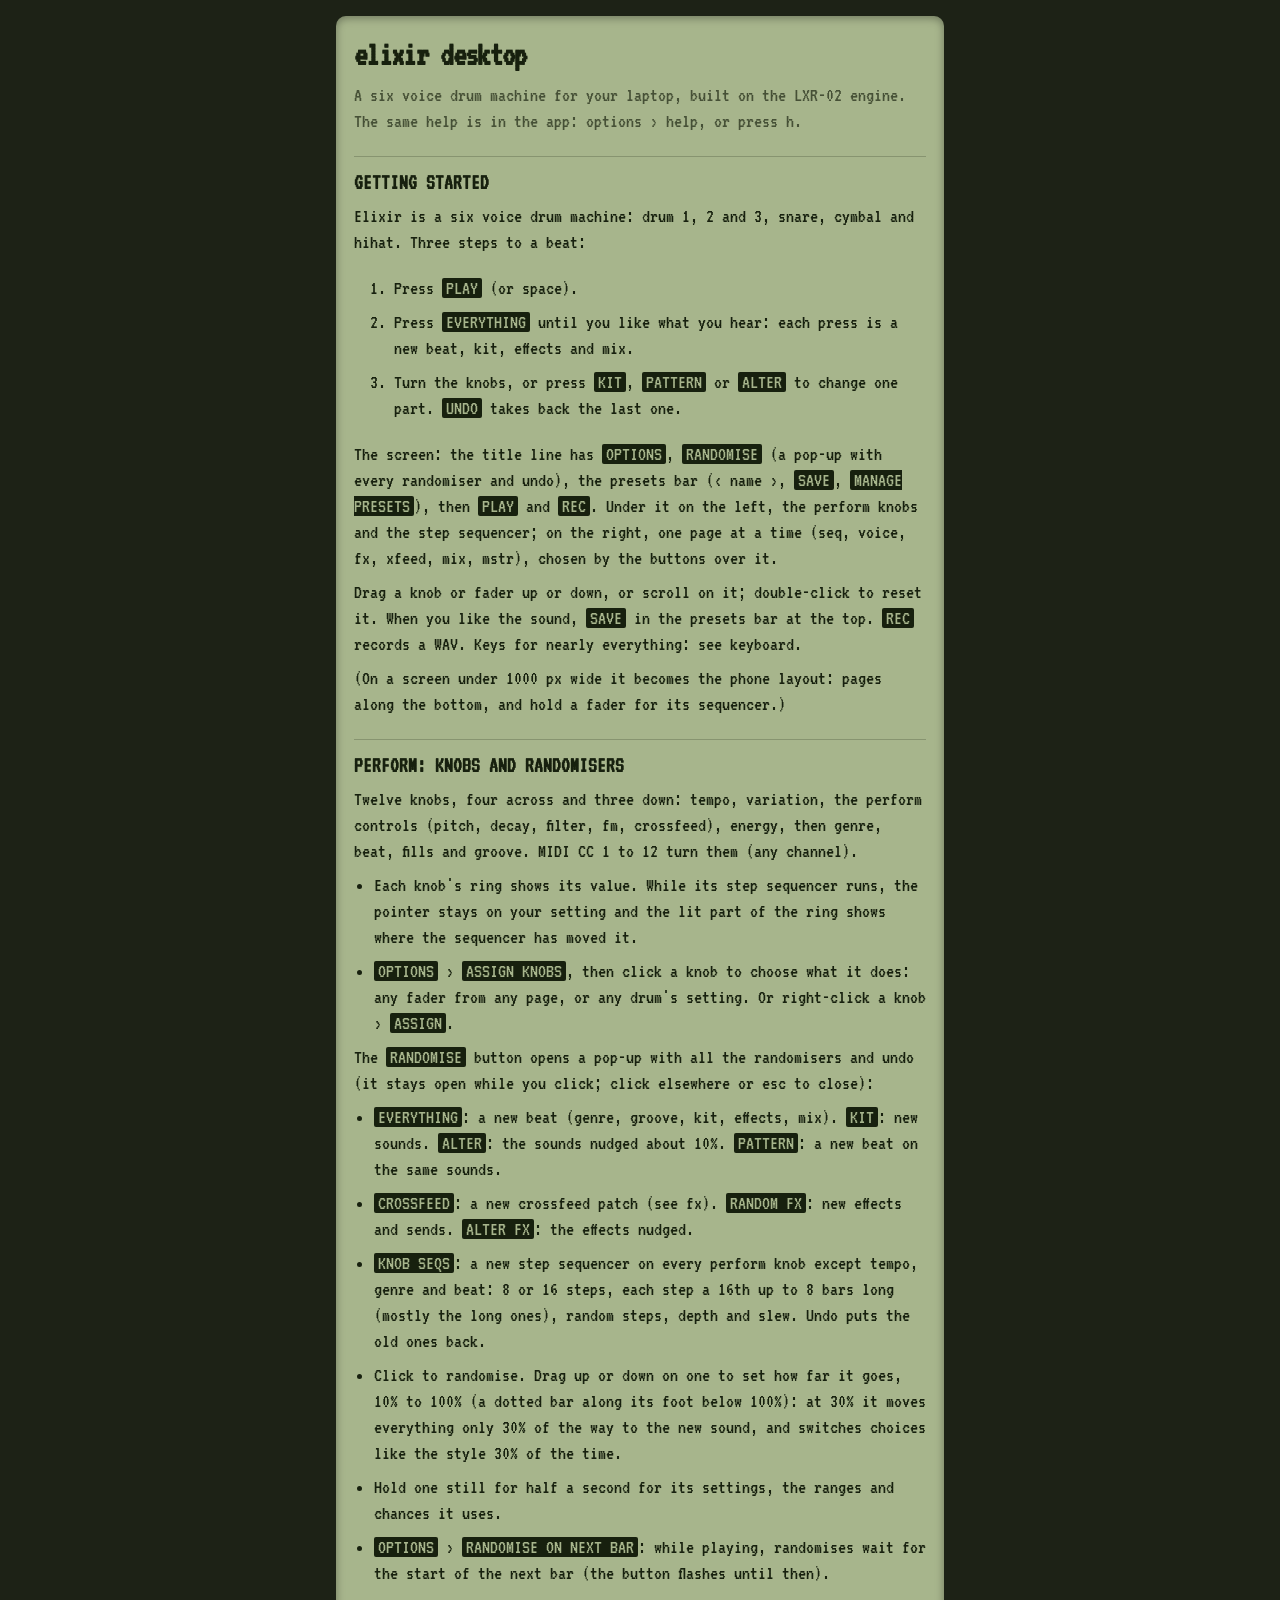
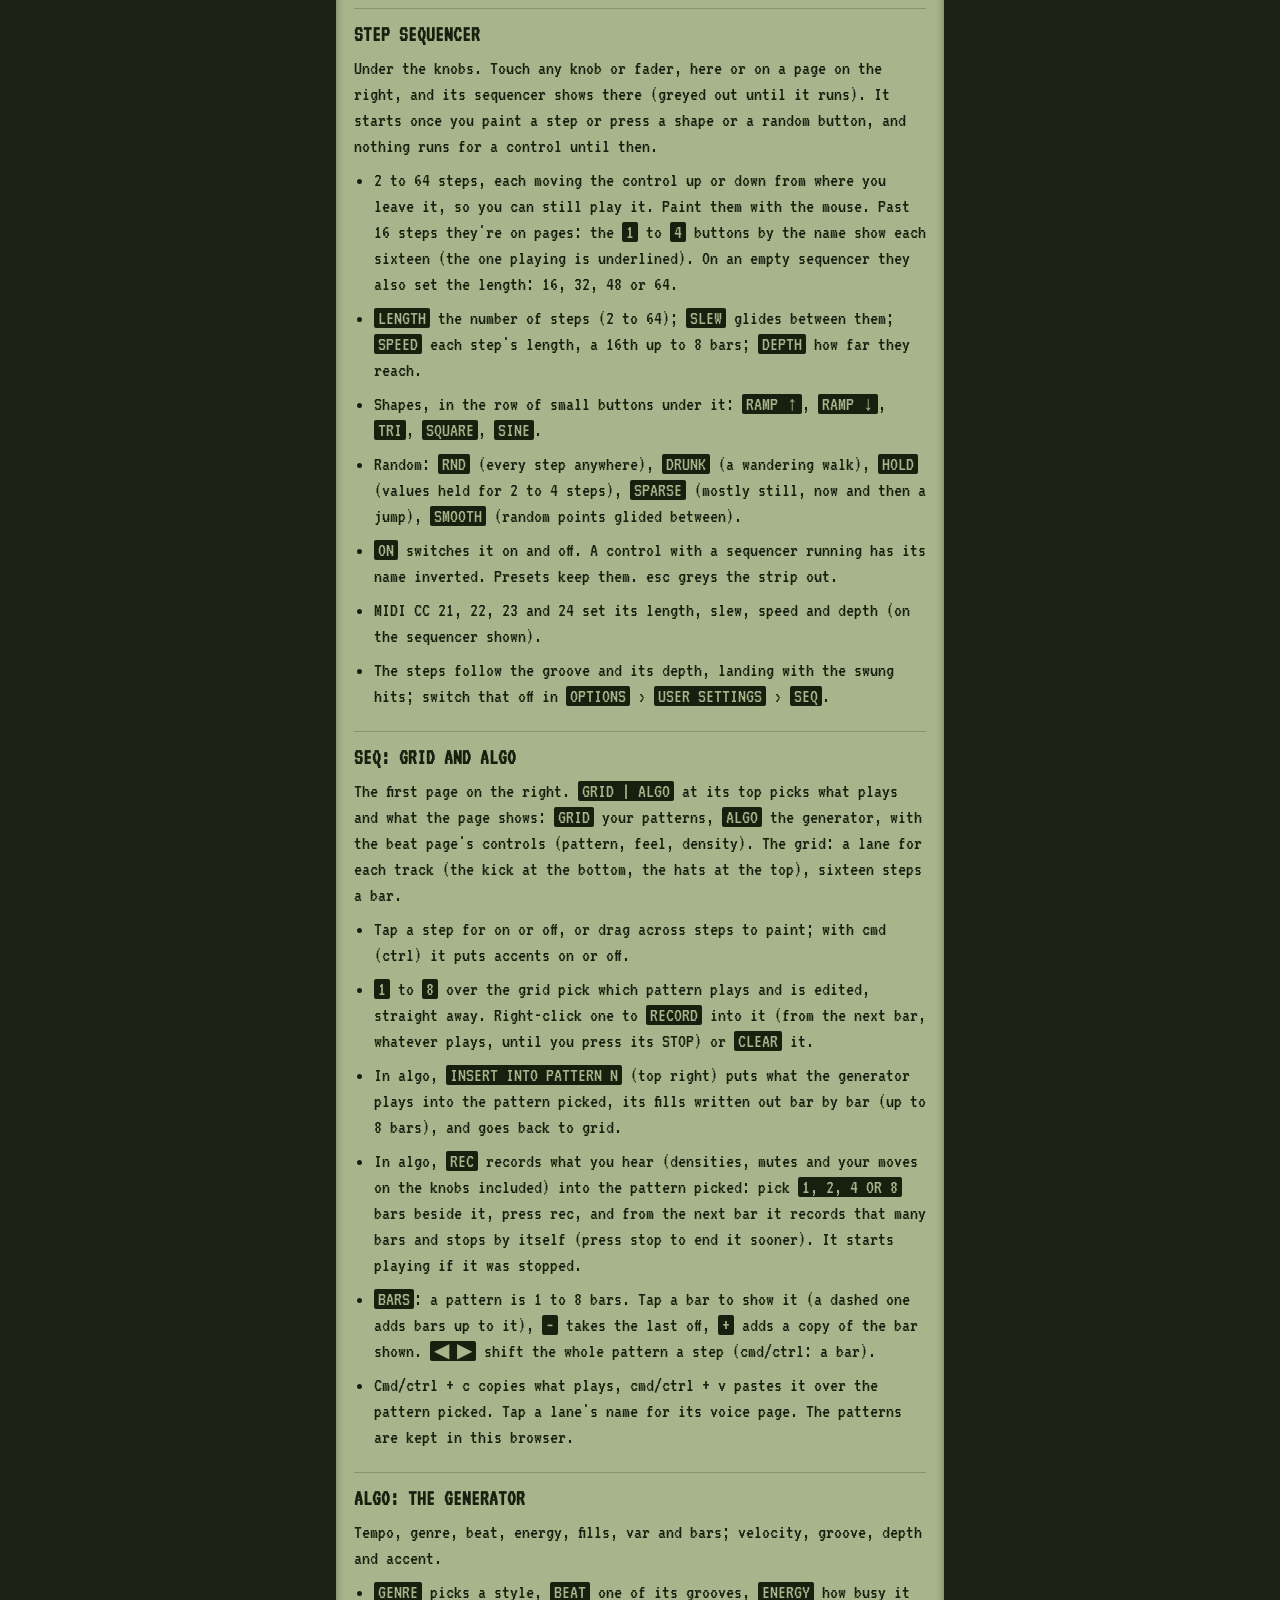
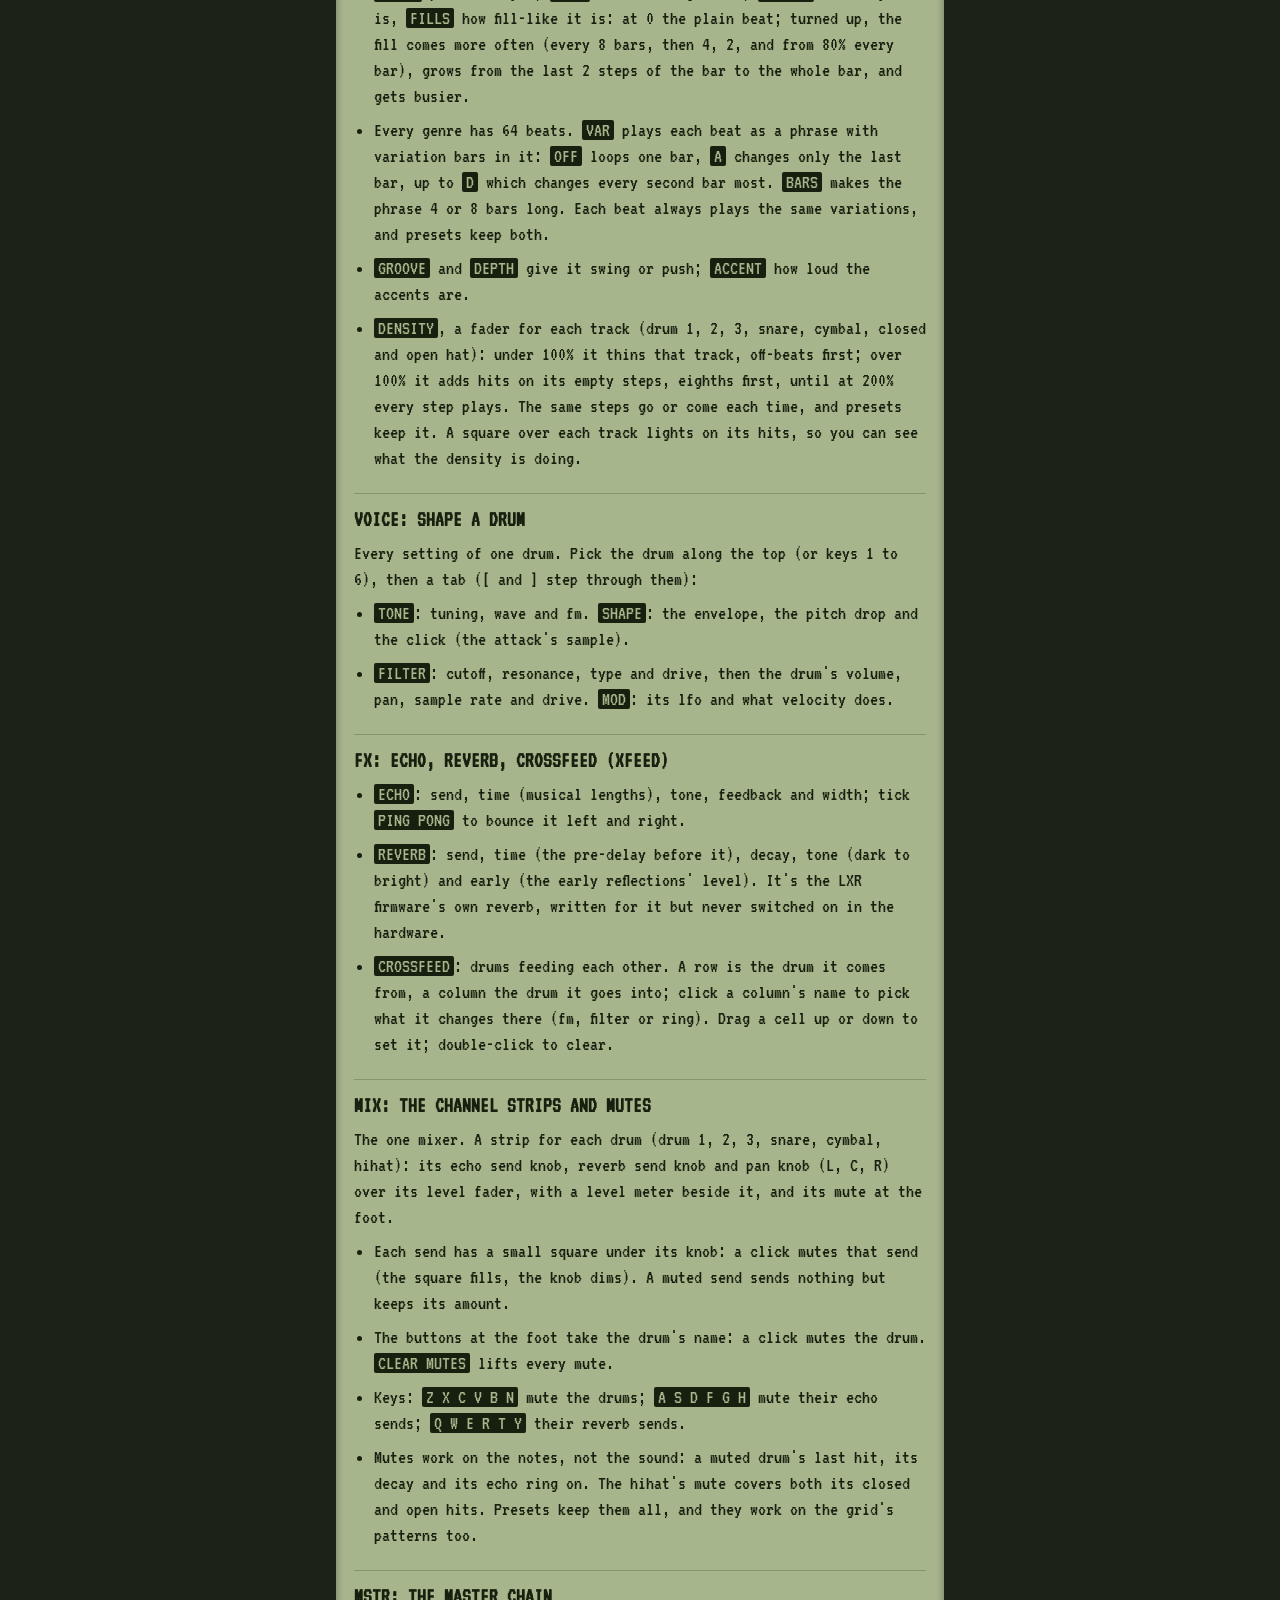
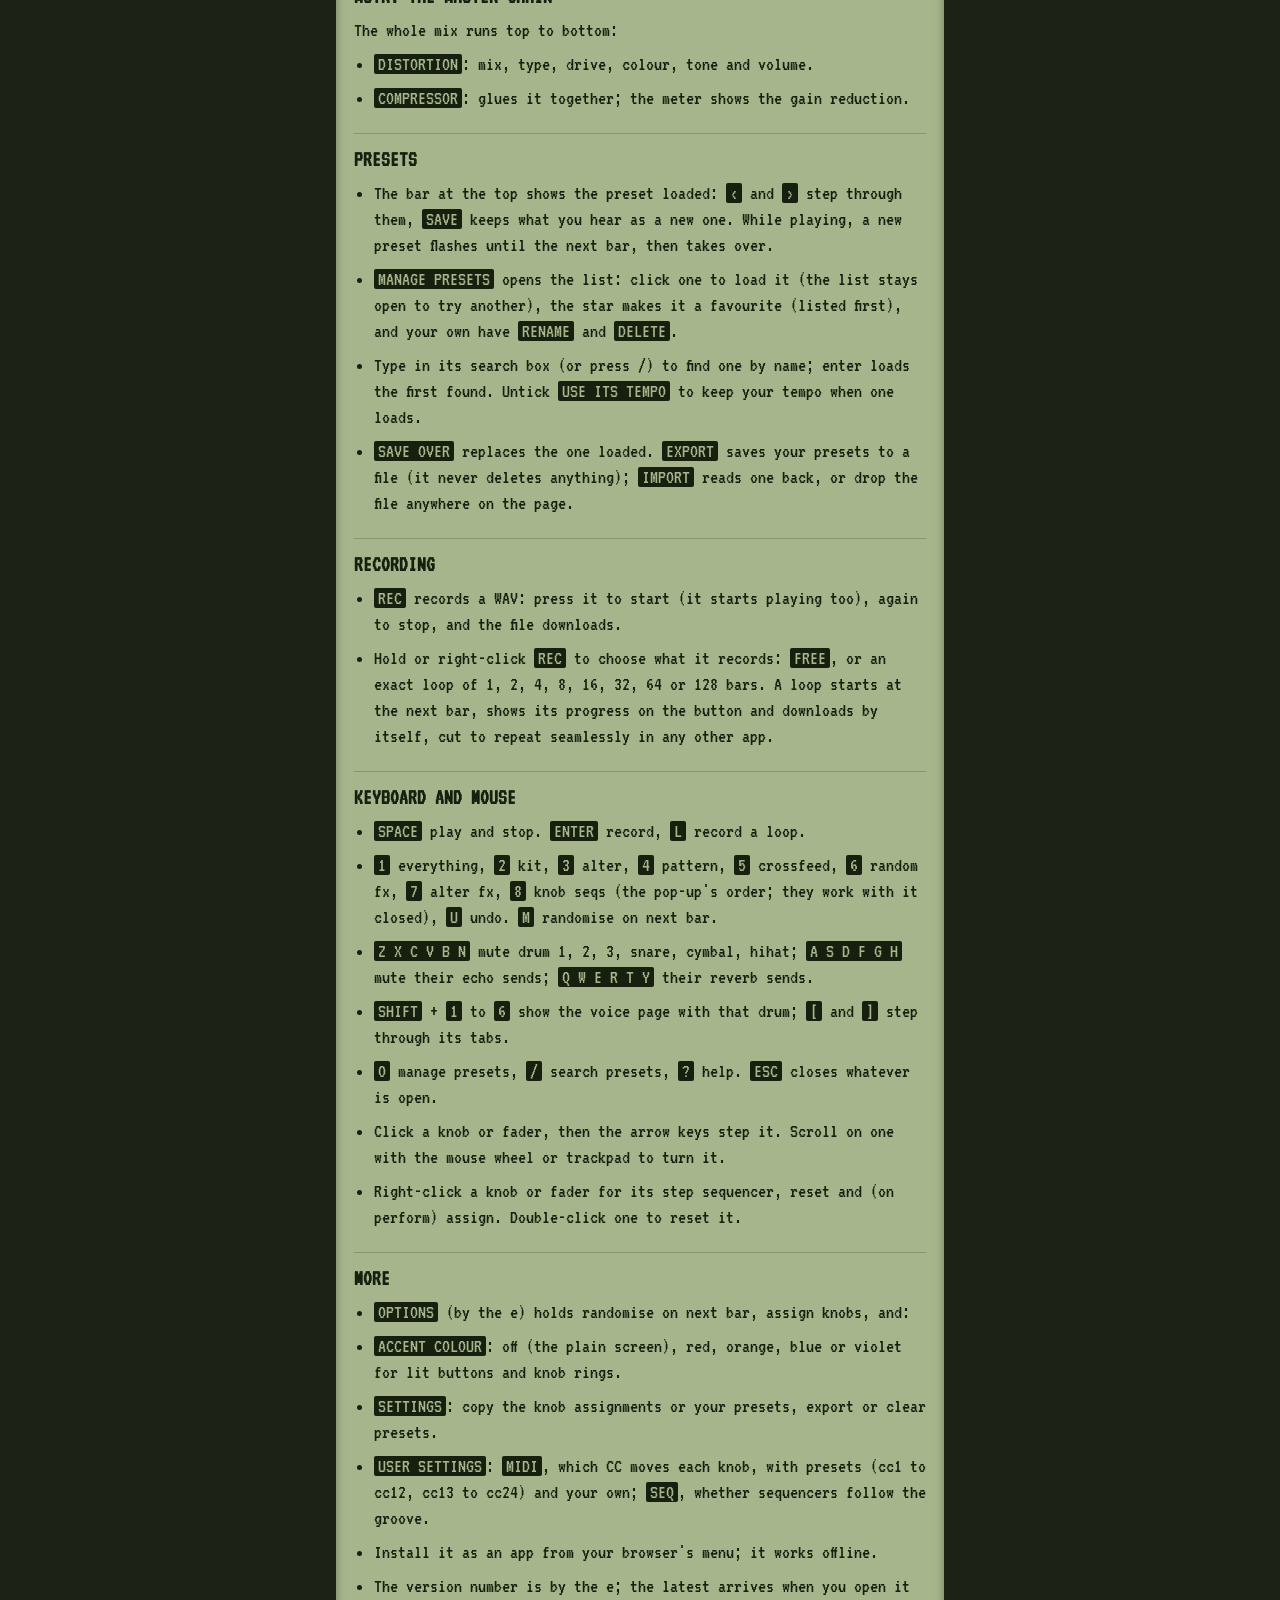
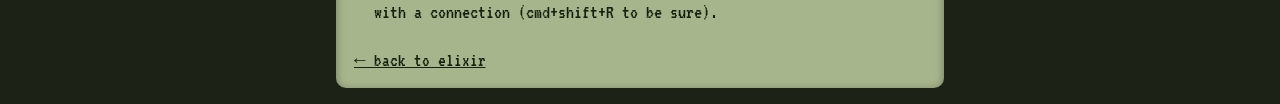
==== help.html @ 0313fab6 "Fills rethought: 0 is the plain beat; turned up the fill comes more often (every 8, 4, 2 bars, every" ====
<!doctype html>
<html lang="en">
<head>
<meta charset="utf-8">
<meta name="viewport" content="width=device-width, initial-scale=1, viewport-fit=cover">
<title>Elixir Desktop help</title>
<meta name="theme-color" content="#a7b58c">
<link rel="stylesheet" href="https://fonts.googleapis.com/css2?family=VT323&display=swap">
<style>
  :root { --panel: #a7b58c; --ink: #17200e; --muted: rgba(23, 32, 14, .68); --line: rgba(23, 32, 14, .22); }
  * { box-sizing: border-box; }
  body { margin: 0; background: #1d2216; color: var(--ink); font: 20px/1.3 "VT323", ui-monospace, monospace; }
  main { max-width: 640px; margin: 0 auto; padding: 16px; }
  .lcd { background: var(--panel); border-radius: 10px; padding: 18px 18px 8px; box-shadow: inset 0 2px 8px rgba(0, 0, 0, .35); }
  h1 { margin: 0 0 4px; font-size: 2.1rem; letter-spacing: -.02em; }
  h2 { margin: 22px 0 6px; padding-top: 12px; border-top: 1px solid var(--line); font-size: 1.35rem; text-transform: uppercase; }
  p, li { margin: 0 0 8px; }
  ul { padding-left: 20px; margin: 0 0 8px; }
  b { font-weight: 400; text-transform: uppercase; background: var(--ink); color: var(--panel); padding: 0 4px; border-radius: 2px; }
  .lead { color: var(--muted); }
  a { color: var(--ink); }
  .back { display: inline-block; margin: 16px 0 6px; font-size: 1.2rem; }
</style>
</head>
<body>
<main>
<div class="lcd">
  <h1>elixir desktop</h1>
  <p class="lead">A six voice drum machine for your laptop, built on the LXR-02 engine. The same help is in the app: options › help, or press h.</p>

  <h2>getting started</h2>
  <p>Elixir is a six voice drum machine: drum 1, 2 and 3, snare, cymbal and hihat. Three steps to a beat:</p>
<ol><li>Press <b>play</b> (or space).</li><li>Press <b>everything</b> until you like what you hear: each press is a new beat, kit, effects and mix.</li>
<li>Turn the knobs, or press <b>kit</b>, <b>pattern</b> or <b>alter</b> to change one part. <b>undo</b> takes back the last one.</li></ol>
<p>The screen: the title line has <b>options</b>, <b>randomise</b> (a pop-up with every randomiser and undo), the presets bar (‹ name ›, <b>save</b>, <b>manage presets</b>), then <b>play</b> and <b>rec</b>. Under it on the left, the perform knobs and the step sequencer; on the right, one page at a time (seq, voice, fx, xfeed, mix, mstr), chosen by the buttons over it.</p>
<p>Drag a knob or fader up or down, or scroll on it; double-click to reset it. When you like the sound, <b>save</b> in the presets bar at the top. <b>rec</b> records a WAV. Keys for nearly everything: see keyboard.</p>
<p>(On a screen under 1000 px wide it becomes the phone layout: pages along the bottom, and hold a fader for its sequencer.)</p>

  <h2>perform: knobs and randomisers</h2>
  <p>Twelve knobs, four across and three down: tempo, variation, the perform controls (pitch, decay, filter, fm, crossfeed), energy, then genre, beat, fills and groove. MIDI CC 1 to 12 turn them (any channel).</p>
<ul><li>Each knob's ring shows its value. While its step sequencer runs, the pointer stays on your setting and the lit part of the ring shows where the sequencer has moved it.</li>
<li><b>options</b> › <b>assign knobs</b>, then click a knob to choose what it does: any fader from any page, or any drum's setting. Or right-click a knob › <b>assign</b>.</li></ul>
<p>The <b>randomise</b> button opens a pop-up with all the randomisers and undo (it stays open while you click; click elsewhere or esc to close):</p>
<ul><li><b>everything</b>: a new beat (genre, groove, kit, effects, mix). <b>kit</b>: new sounds. <b>alter</b>: the sounds nudged about 10%. <b>pattern</b>: a new beat on the same sounds.</li>
<li><b>crossfeed</b>: a new crossfeed patch (see fx). <b>random fx</b>: new effects and sends. <b>alter fx</b>: the effects nudged.</li>
<li><b>knob seqs</b>: a new step sequencer on every perform knob except tempo, genre and beat: 8 or 16 steps, each step a 16th up to 8 bars long (mostly the long ones), random steps, depth and slew. Undo puts the old ones back.</li>
<li>Click to randomise. Drag up or down on one to set how far it goes, 10% to 100% (a dotted bar along its foot below 100%): at 30% it moves everything only 30% of the way to the new sound, and switches choices like the style 30% of the time.</li>
<li>Hold one still for half a second for its settings, the ranges and chances it uses.</li>
<li><b>options</b> › <b>randomise on next bar</b>: while playing, randomises wait for the start of the next bar (the button flashes until then).</li></ul>

  <h2>step sequencer</h2>
  <p>Under the knobs. Touch any knob or fader, here or on a page on the right, and its sequencer shows there (greyed out until it runs). It starts once you paint a step or press a shape or a random button, and nothing runs for a control until then.</p>
<ul><li>2 to 64 steps, each moving the control up or down from where you leave it, so you can still play it. Paint them with the mouse. Past 16 steps they're on pages: the <b>1</b> to <b>4</b> buttons by the name show each sixteen (the one playing is underlined). On an empty sequencer they also set the length: 16, 32, 48 or 64.</li>
<li><b>length</b> the number of steps (2 to 64); <b>slew</b> glides between them; <b>speed</b> each step's length, a 16th up to 8 bars; <b>depth</b> how far they reach.</li>
<li>Shapes, in the row of small buttons under it: <b>ramp ↑</b>, <b>ramp ↓</b>, <b>tri</b>, <b>square</b>, <b>sine</b>.</li>
<li>Random: <b>rnd</b> (every step anywhere), <b>drunk</b> (a wandering walk), <b>hold</b> (values held for 2 to 4 steps), <b>sparse</b> (mostly still, now and then a jump), <b>smooth</b> (random points glided between).</li>
<li><b>on</b> switches it on and off. A control with a sequencer running has its name inverted. Presets keep them. esc greys the strip out.</li>
<li>MIDI CC 21, 22, 23 and 24 set its length, slew, speed and depth (on the sequencer shown).</li>
<li>The steps follow the groove and its depth, landing with the swung hits; switch that off in <b>options</b> › <b>user settings</b> › <b>seq</b>.</li></ul>

  <h2>seq: grid and algo</h2>
  <p>The first page on the right. <b>grid | algo</b> at its top picks what plays and what the page shows: <b>grid</b> your patterns, <b>algo</b> the generator, with the beat page's controls (pattern, feel, density). The grid: a lane for each track (the kick at the bottom, the hats at the top), sixteen steps a bar.</p>
<ul><li>Tap a step for on or off, or drag across steps to paint; with cmd (ctrl) it puts accents on or off.</li>
<li><b>1</b> to <b>8</b> over the grid pick which pattern plays and is edited, straight away. Right-click one to <b>record</b> into it (from the next bar, whatever plays, until you press its STOP) or <b>clear</b> it.</li>
<li>In algo, <b>insert into pattern N</b> (top right) puts what the generator plays into the pattern picked, its fills written out bar by bar (up to 8 bars), and goes back to grid.</li>
<li>In algo, <b>rec</b> records what you hear (densities, mutes and your moves on the knobs included) into the pattern picked: pick <b>1, 2, 4 or 8</b> bars beside it, press rec, and from the next bar it records that many bars and stops by itself (press stop to end it sooner). It starts playing if it was stopped.</li>
<li><b>bars</b>: a pattern is 1 to 8 bars. Tap a bar to show it (a dashed one adds bars up to it), <b>−</b> takes the last off, <b>+</b> adds a copy of the bar shown. <b>◀ ▶</b> shift the whole pattern a step (cmd/ctrl: a bar).</li>
<li>Cmd/ctrl + c copies what plays, cmd/ctrl + v pastes it over the pattern picked. Tap a lane's name for its voice page. The patterns are kept in this browser.</li></ul>

  <h2>algo: the generator</h2>
  <p>Tempo, genre, beat, energy, fills, var and bars; velocity, groove, depth and accent.</p>
<ul><li><b>genre</b> picks a style, <b>beat</b> one of its grooves, <b>energy</b> how busy it is, <b>fills</b> how fill-like it is: at 0 the plain beat; turned up, the fill comes more often (every 8 bars, then 4, 2, and from 80% every bar), grows from the last 2 steps of the bar to the whole bar, and gets busier.</li>
<li>Every genre has 64 beats. <b>var</b> plays each beat as a phrase with variation bars in it: <b>off</b> loops one bar, <b>A</b> changes only the last bar, up to <b>D</b> which changes every second bar most. <b>bars</b> makes the phrase 4 or 8 bars long. Each beat always plays the same variations, and presets keep both.</li>
<li><b>groove</b> and <b>depth</b> give it swing or push; <b>accent</b> how loud the accents are.</li>
<li><b>density</b>, a fader for each track (drum 1, 2, 3, snare, cymbal, closed and open hat): under 100% it thins that track, off-beats first; over 100% it adds hits on its empty steps, eighths first, until at 200% every step plays. The same steps go or come each time, and presets keep it. A square over each track lights on its hits, so you can see what the density is doing.</li></ul>

  <h2>voice: shape a drum</h2>
  <p>Every setting of one drum. Pick the drum along the top (or keys 1 to 6), then a tab ([ and ] step through them):</p>
<ul><li><b>tone</b>: tuning, wave and fm. <b>shape</b>: the envelope, the pitch drop and the click (the attack's sample).</li>
<li><b>filter</b>: cutoff, resonance, type and drive, then the drum's volume, pan, sample rate and drive. <b>mod</b>: its lfo and what velocity does.</li></ul>

  <h2>fx: echo, reverb, crossfeed (xfeed)</h2>
  <ul><li><b>echo</b>: send, time (musical lengths), tone, feedback and width; tick <b>ping pong</b> to bounce it left and right.</li>
<li><b>reverb</b>: send, time (the pre-delay before it), decay, tone (dark to bright) and early (the early reflections' level). It's the LXR firmware's own reverb, written for it but never switched on in the hardware.</li>
<li><b>crossfeed</b>: drums feeding each other. A row is the drum it comes from, a column the drum it goes into; click a column's name to pick what it changes there (fm, filter or ring). Drag a cell up or down to set it; double-click to clear.</li></ul>

  <h2>mix: the channel strips and mutes</h2>
  <p>The one mixer. A strip for each drum (drum 1, 2, 3, snare, cymbal, hihat): its echo send knob, reverb send knob and pan knob (L, C, R) over its level fader, with a level meter beside it, and its mute at the foot.</p>
<ul><li>Each send has a small square under its knob: a click mutes that send (the square fills, the knob dims). A muted send sends nothing but keeps its amount.</li>
<li>The buttons at the foot take the drum's name: a click mutes the drum. <b>clear mutes</b> lifts every mute.</li>
<li>Keys: <b>z x c v b n</b> mute the drums; <b>a s d f g h</b> mute their echo sends; <b>q w e r t y</b> their reverb sends.</li>
<li>Mutes work on the notes, not the sound: a muted drum's last hit, its decay and its echo ring on. The hihat's mute covers both its closed and open hits. Presets keep them all, and they work on the grid's patterns too.</li></ul>

  <h2>mstr: the master chain</h2>
  <p>The whole mix runs top to bottom:</p>
<ul><li><b>distortion</b>: mix, type, drive, colour, tone and volume.</li><li><b>compressor</b>: glues it together; the meter shows the gain reduction.</li></ul>

  <h2>presets</h2>
  <ul><li>The bar at the top shows the preset loaded: <b>‹</b> and <b>›</b> step through them, <b>save</b> keeps what you hear as a new one. While playing, a new preset flashes until the next bar, then takes over.</li>
<li><b>manage presets</b> opens the list: click one to load it (the list stays open to try another), the star makes it a favourite (listed first), and your own have <b>rename</b> and <b>delete</b>.</li>
<li>Type in its search box (or press /) to find one by name; enter loads the first found. Untick <b>use its tempo</b> to keep your tempo when one loads.</li>
<li><b>save over</b> replaces the one loaded. <b>export</b> saves your presets to a file (it never deletes anything); <b>import</b> reads one back, or drop the file anywhere on the page.</li></ul>

  <h2>recording</h2>
  <ul><li><b>rec</b> records a WAV: press it to start (it starts playing too), again to stop, and the file downloads.</li>
<li>Hold or right-click <b>rec</b> to choose what it records: <b>free</b>, or an exact loop of 1, 2, 4, 8, 16, 32, 64 or 128 bars. A loop starts at the next bar, shows its progress on the button and downloads by itself, cut to repeat seamlessly in any other app.</li></ul>

  <h2>keyboard and mouse</h2>
  <ul><li><b>space</b> play and stop. <b>enter</b> record, <b>l</b> record a loop.</li>
<li><b>1</b> everything, <b>2</b> kit, <b>3</b> alter, <b>4</b> pattern, <b>5</b> crossfeed, <b>6</b> random fx, <b>7</b> alter fx, <b>8</b> knob seqs (the pop-up's order; they work with it closed), <b>u</b> undo. <b>m</b> randomise on next bar.</li>
<li><b>z x c v b n</b> mute drum 1, 2, 3, snare, cymbal, hihat; <b>a s d f g h</b> mute their echo sends; <b>q w e r t y</b> their reverb sends.</li>
<li><b>shift</b> + <b>1</b> to <b>6</b> show the voice page with that drum; <b>[</b> and <b>]</b> step through its tabs.</li>
<li><b>o</b> manage presets, <b>/</b> search presets, <b>?</b> help. <b>esc</b> closes whatever is open.</li>
<li>Click a knob or fader, then the arrow keys step it. Scroll on one with the mouse wheel or trackpad to turn it.</li>
<li>Right-click a knob or fader for its step sequencer, reset and (on perform) assign. Double-click one to reset it.</li></ul>

  <h2>more</h2>
  <ul><li><b>options</b> (by the e) holds randomise on next bar, assign knobs, and:</li>
<li><b>accent colour</b>: off (the plain screen), red, orange, blue or violet for lit buttons and knob rings.</li>
<li><b>settings</b>: copy the knob assignments or your presets, export or clear presets.</li>
<li><b>user settings</b>: <b>midi</b>, which CC moves each knob, with presets (cc1 to cc12, cc13 to cc24) and your own; <b>seq</b>, whether sequencers follow the groove.</li>
<li>Install it as an app from your browser's menu; it works offline.</li>
<li>The version number is by the e; the latest arrives when you open it with a connection (cmd+shift+R to be sure).</li></ul>

  <a class="back" href="./">&larr; back to elixir</a>
</div>
</main>
</body>
</html>
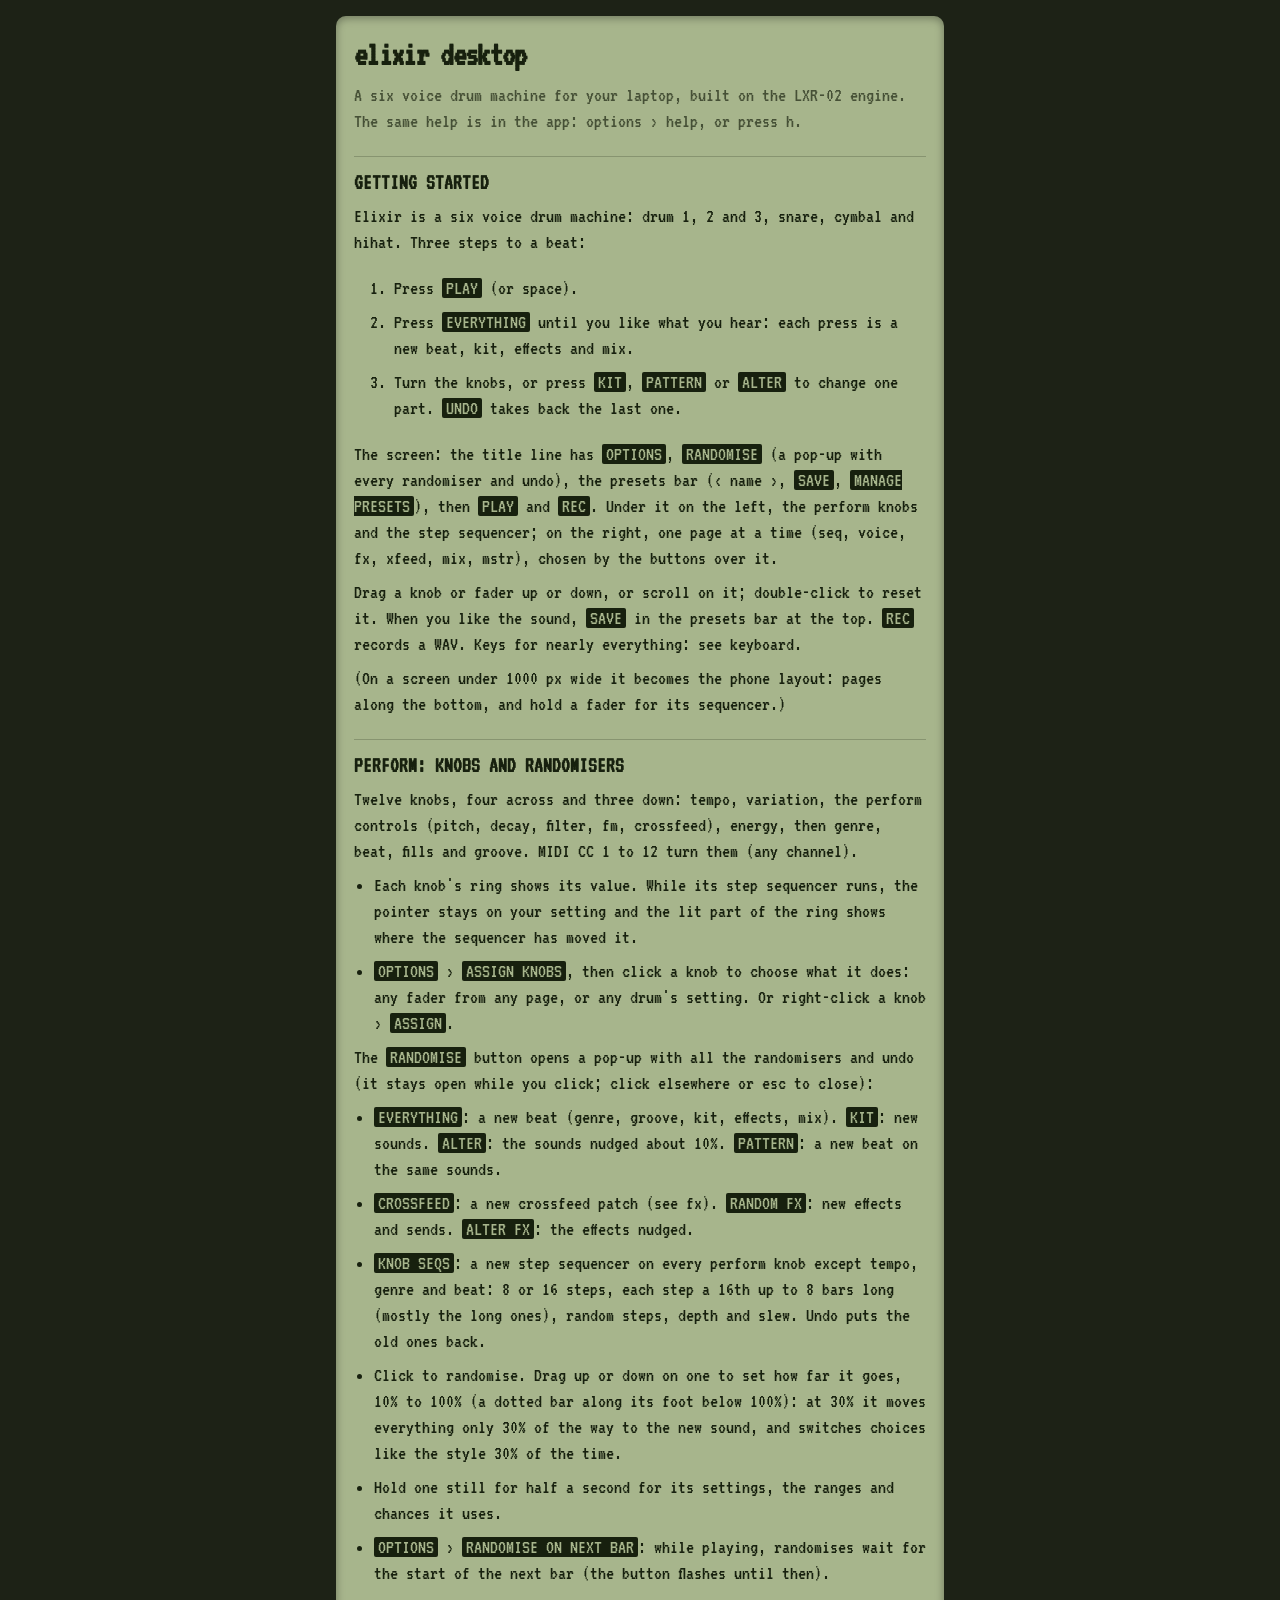
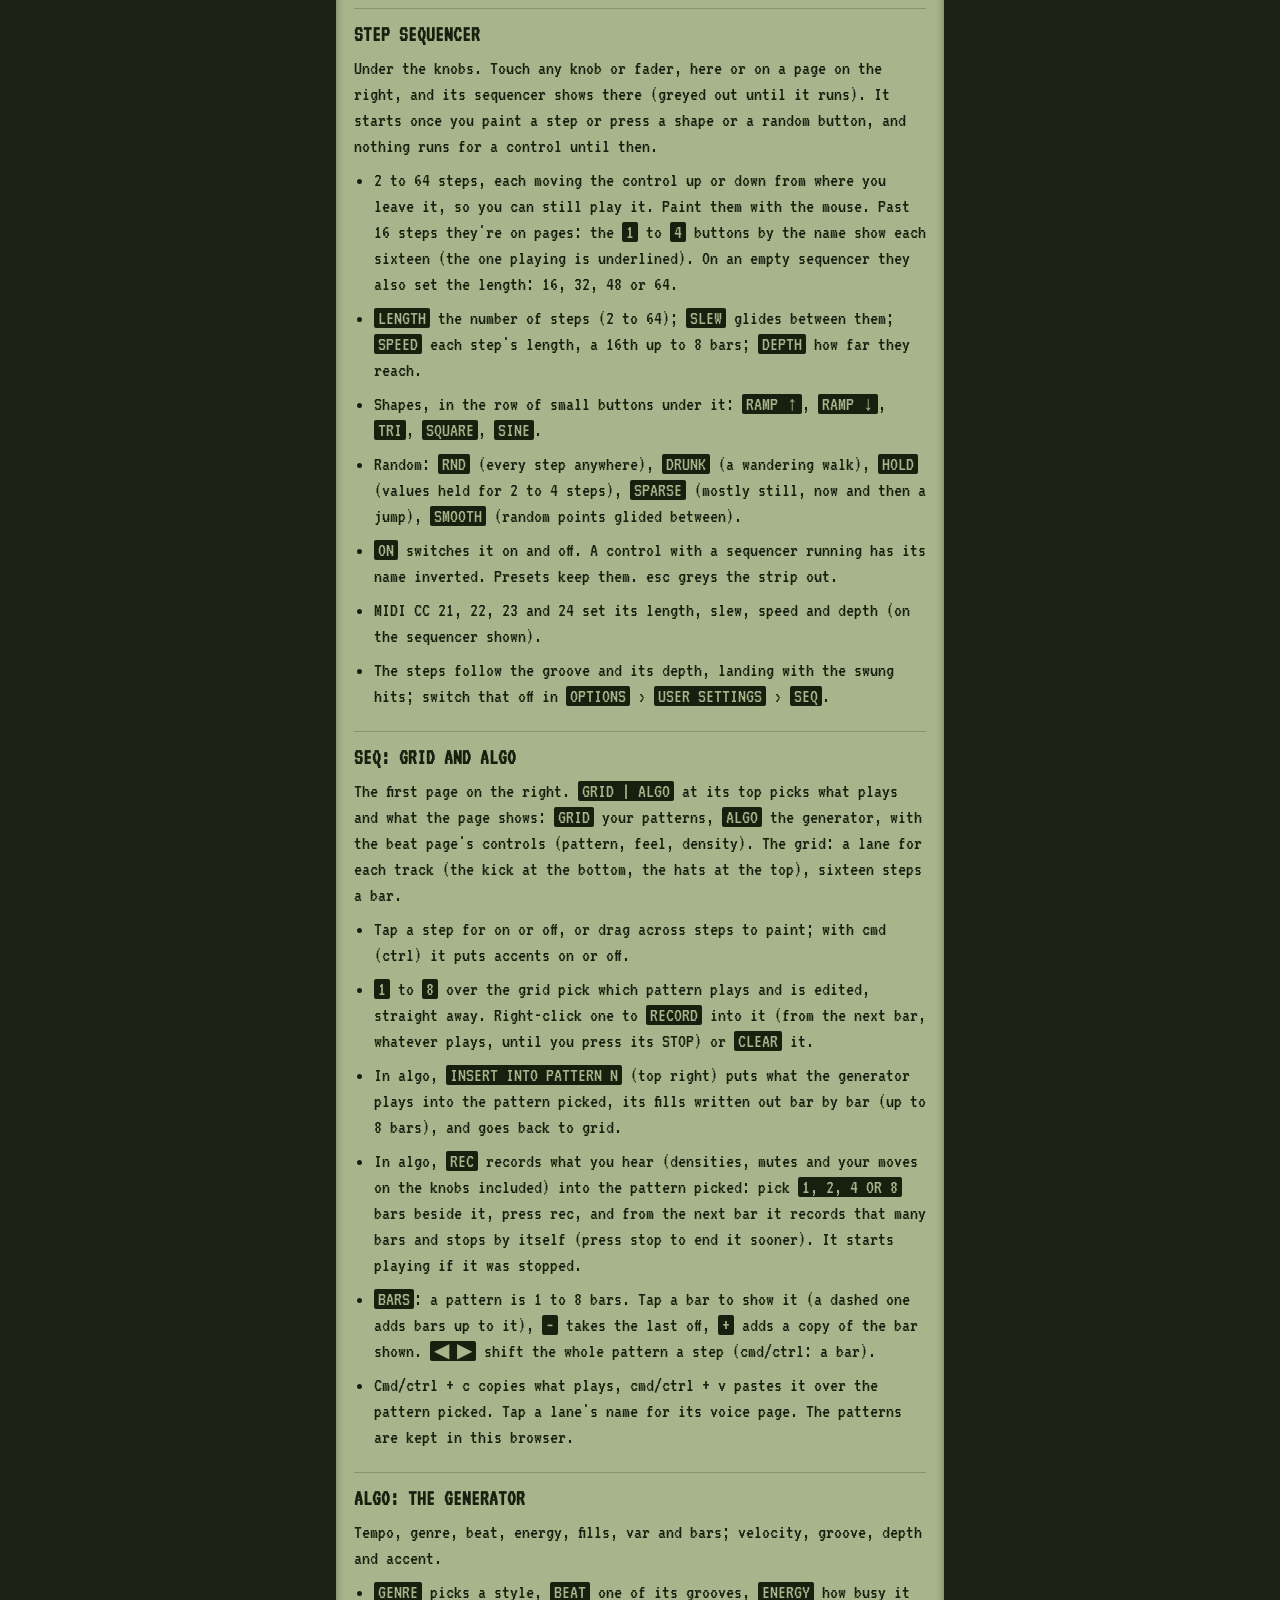
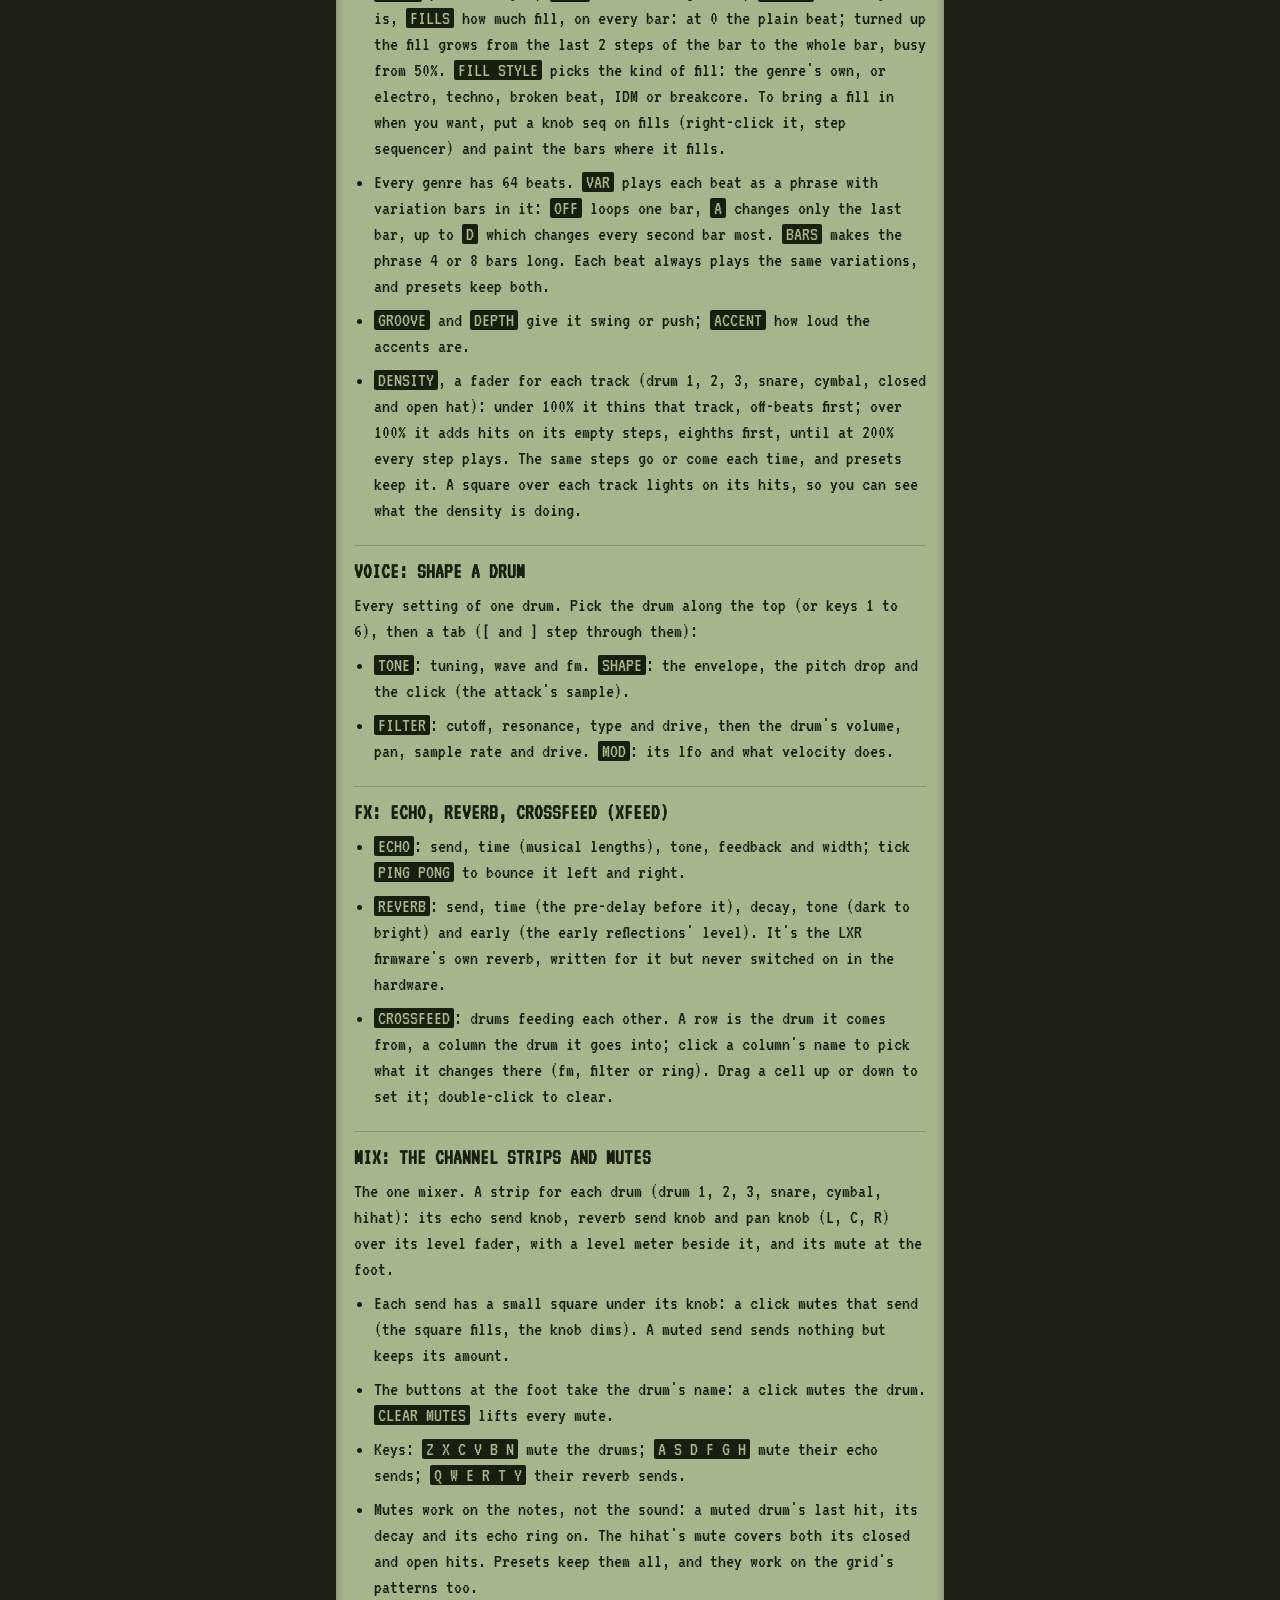
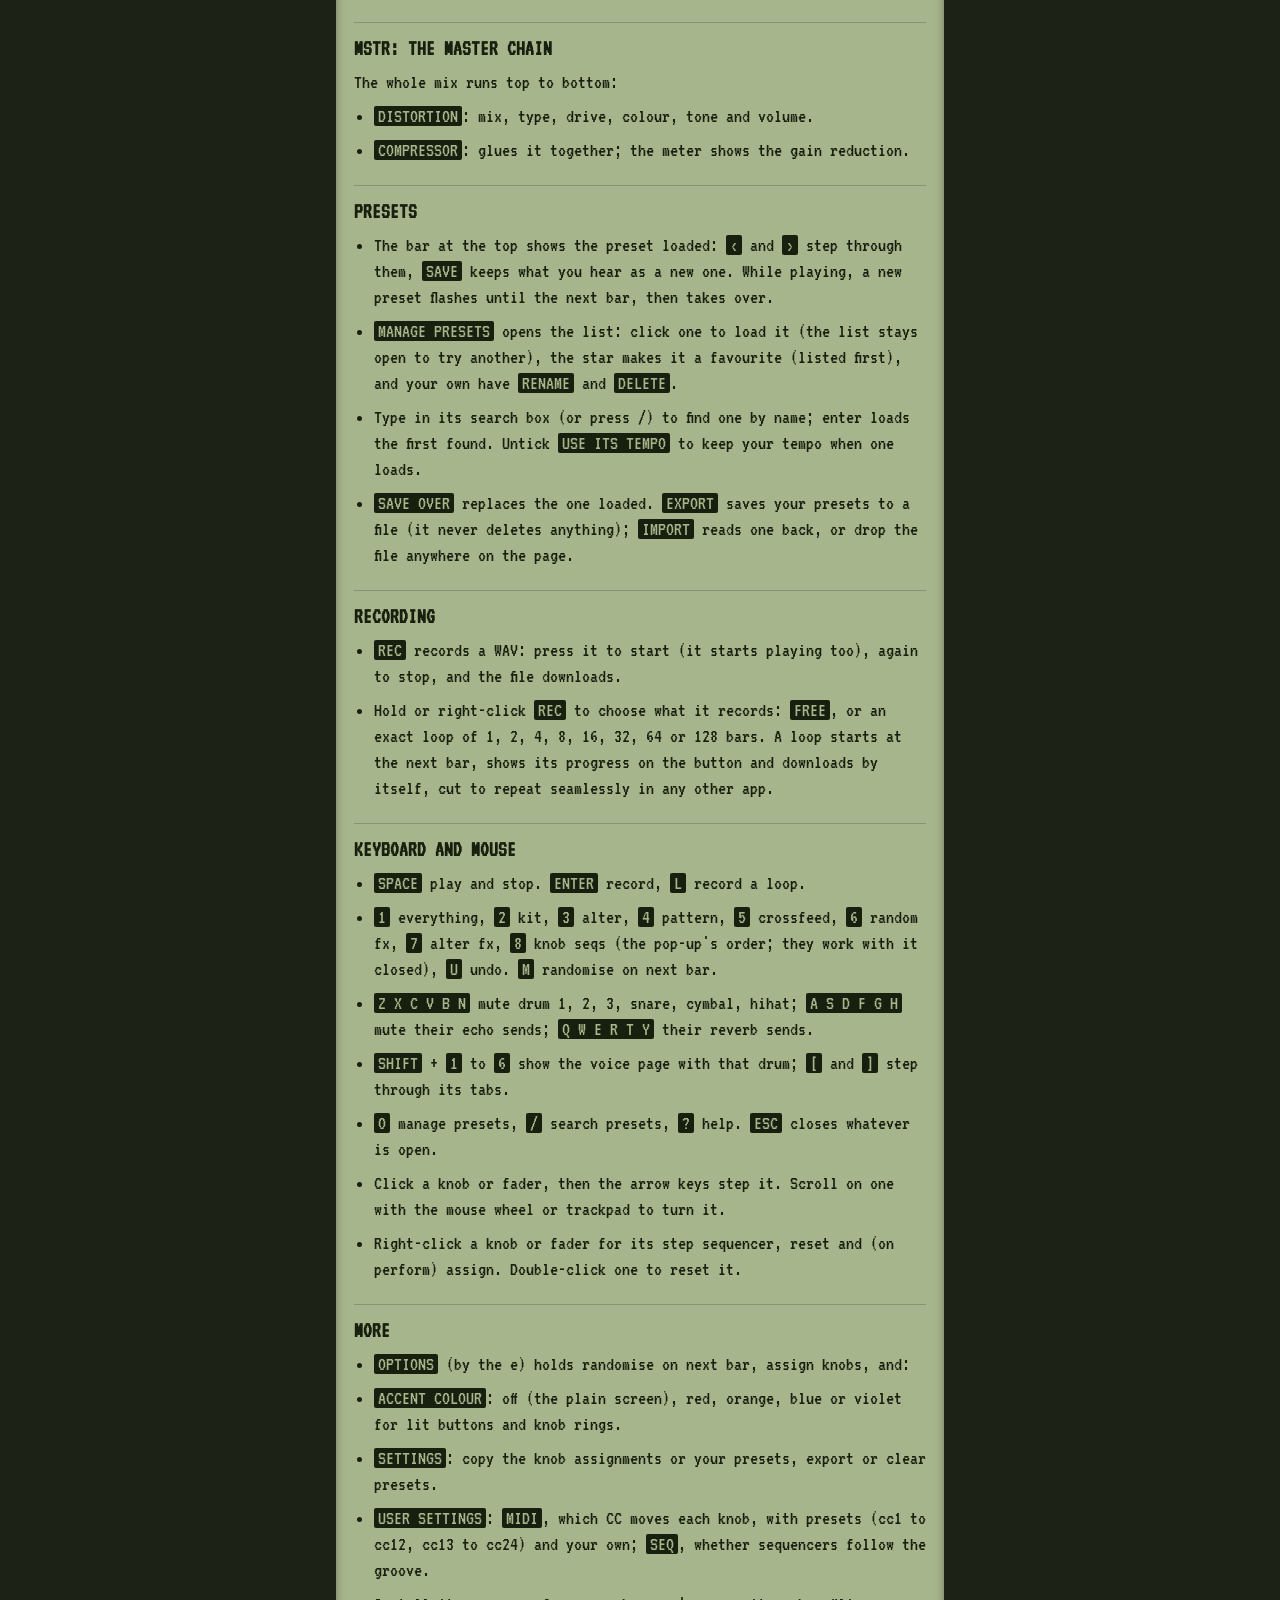
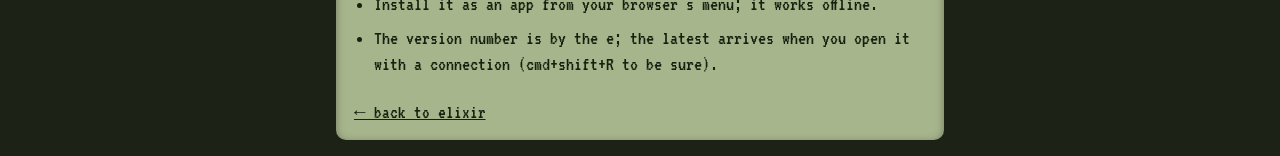
==== commit 5051badc: "Fills: an amount (every bar: 0 the plain beat up to a whole-bar fill, busy from 50%) and a fill styl" ====
--- a/help.html
+++ b/help.html
@@ -69,7 +69,7 @@
 
   <h2>algo: the generator</h2>
   <p>Tempo, genre, beat, energy, fills, var and bars; velocity, groove, depth and accent.</p>
-<ul><li><b>genre</b> picks a style, <b>beat</b> one of its grooves, <b>energy</b> how busy it is, <b>fills</b> how fill-like it is: at 0 the plain beat; turned up, the fill comes more often (every 8 bars, then 4, 2, and from 80% every bar), grows from the last 2 steps of the bar to the whole bar, and gets busier.</li>
+<ul><li><b>genre</b> picks a style, <b>beat</b> one of its grooves, <b>energy</b> how busy it is, <b>fills</b> how much fill, on every bar: at 0 the plain beat; turned up the fill grows from the last 2 steps of the bar to the whole bar, busy from 50%. <b>fill style</b> picks the kind of fill: the genre's own, or electro, techno, broken beat, IDM or breakcore. To bring a fill in when you want, put a knob seq on fills (right-click it, step sequencer) and paint the bars where it fills.</li>
 <li>Every genre has 64 beats. <b>var</b> plays each beat as a phrase with variation bars in it: <b>off</b> loops one bar, <b>A</b> changes only the last bar, up to <b>D</b> which changes every second bar most. <b>bars</b> makes the phrase 4 or 8 bars long. Each beat always plays the same variations, and presets keep both.</li>
 <li><b>groove</b> and <b>depth</b> give it swing or push; <b>accent</b> how loud the accents are.</li>
 <li><b>density</b>, a fader for each track (drum 1, 2, 3, snare, cymbal, closed and open hat): under 100% it thins that track, off-beats first; over 100% it adds hits on its empty steps, eighths first, until at 200% every step plays. The same steps go or come each time, and presets keep it. A square over each track lights on its hits, so you can see what the density is doing.</li></ul>
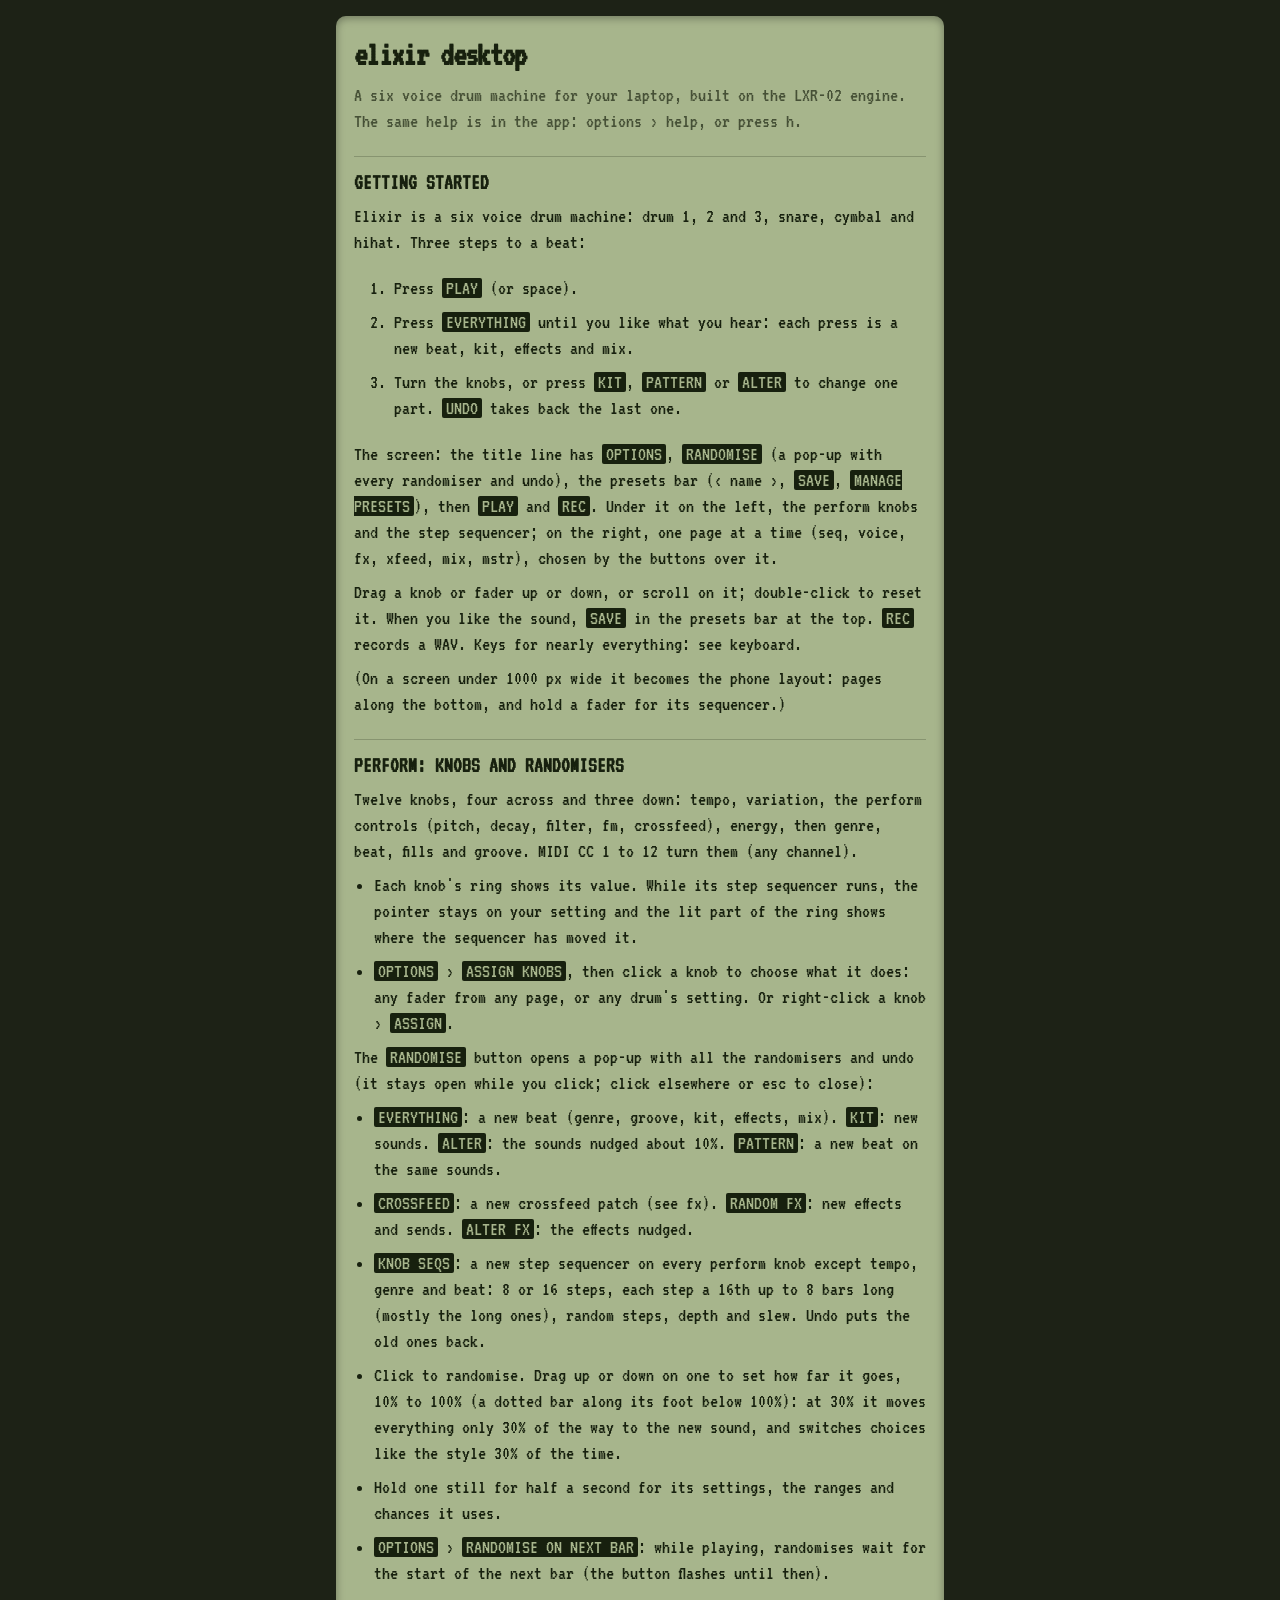
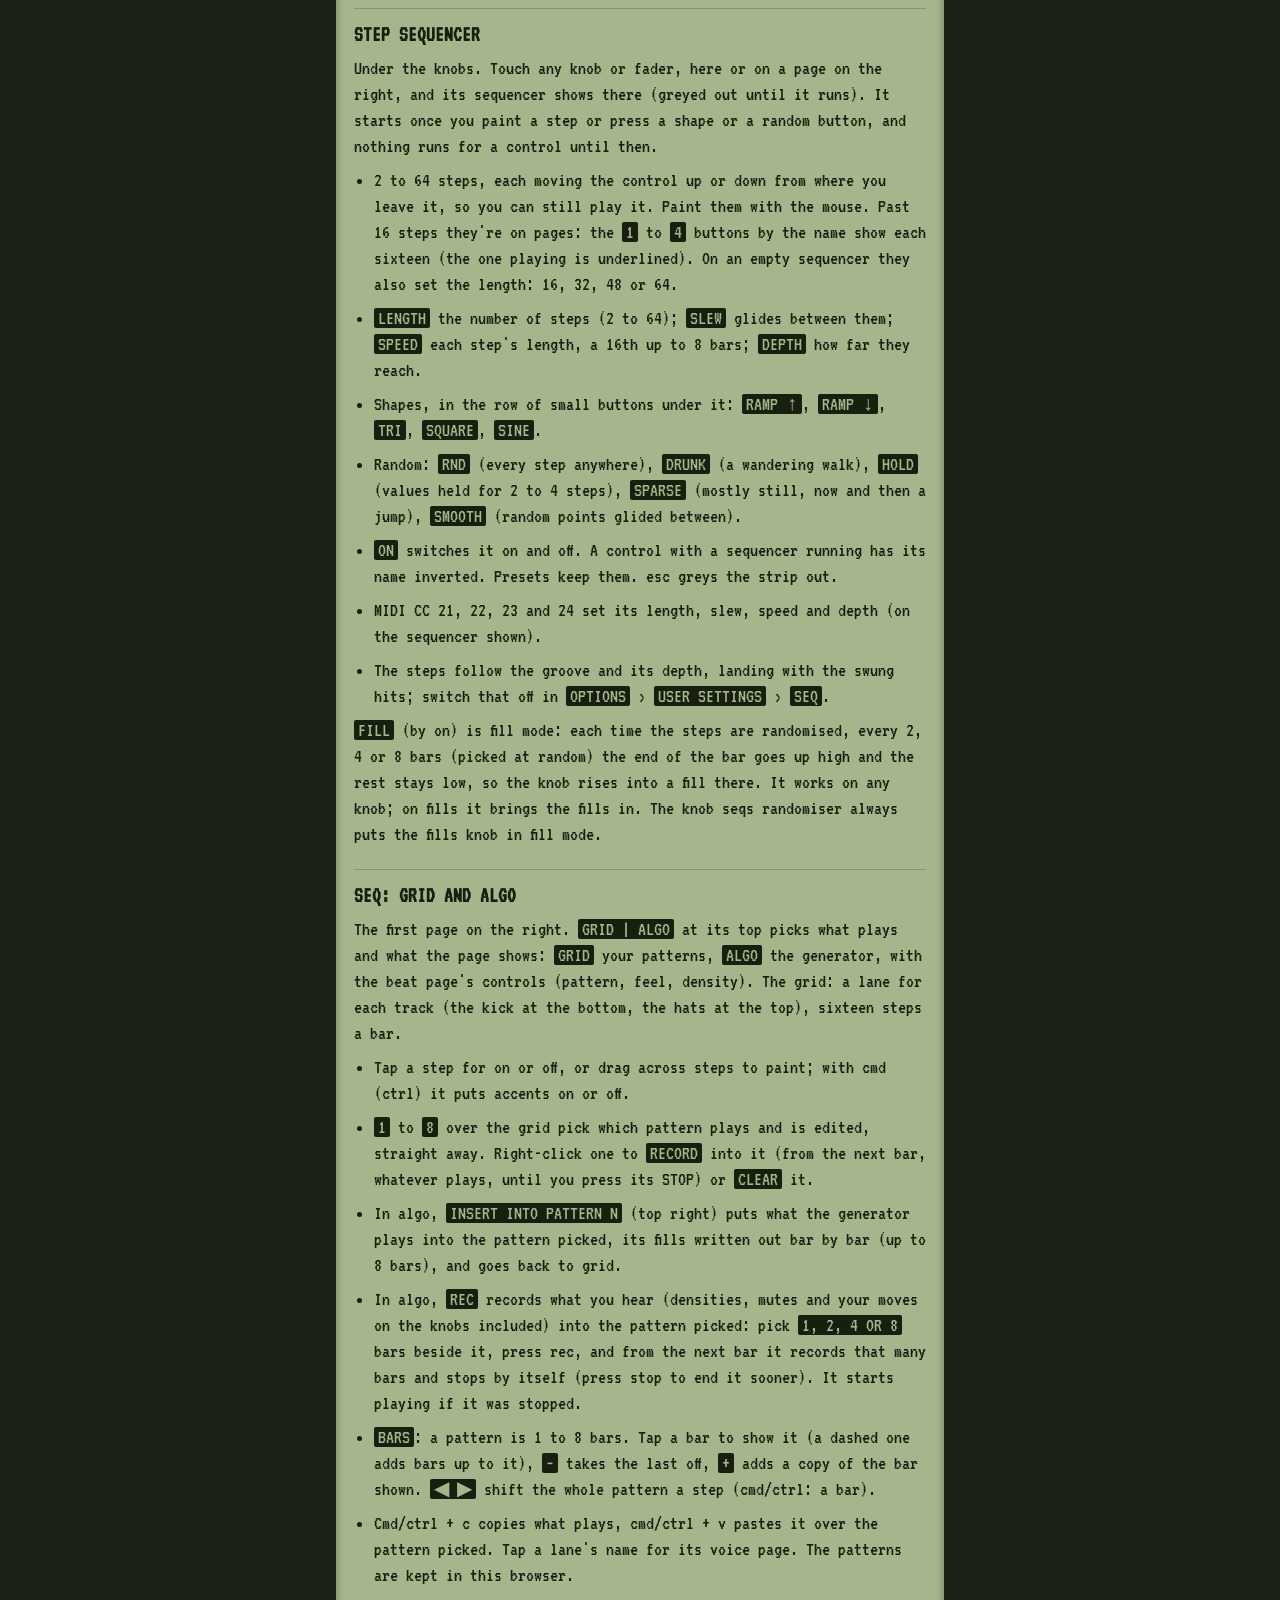
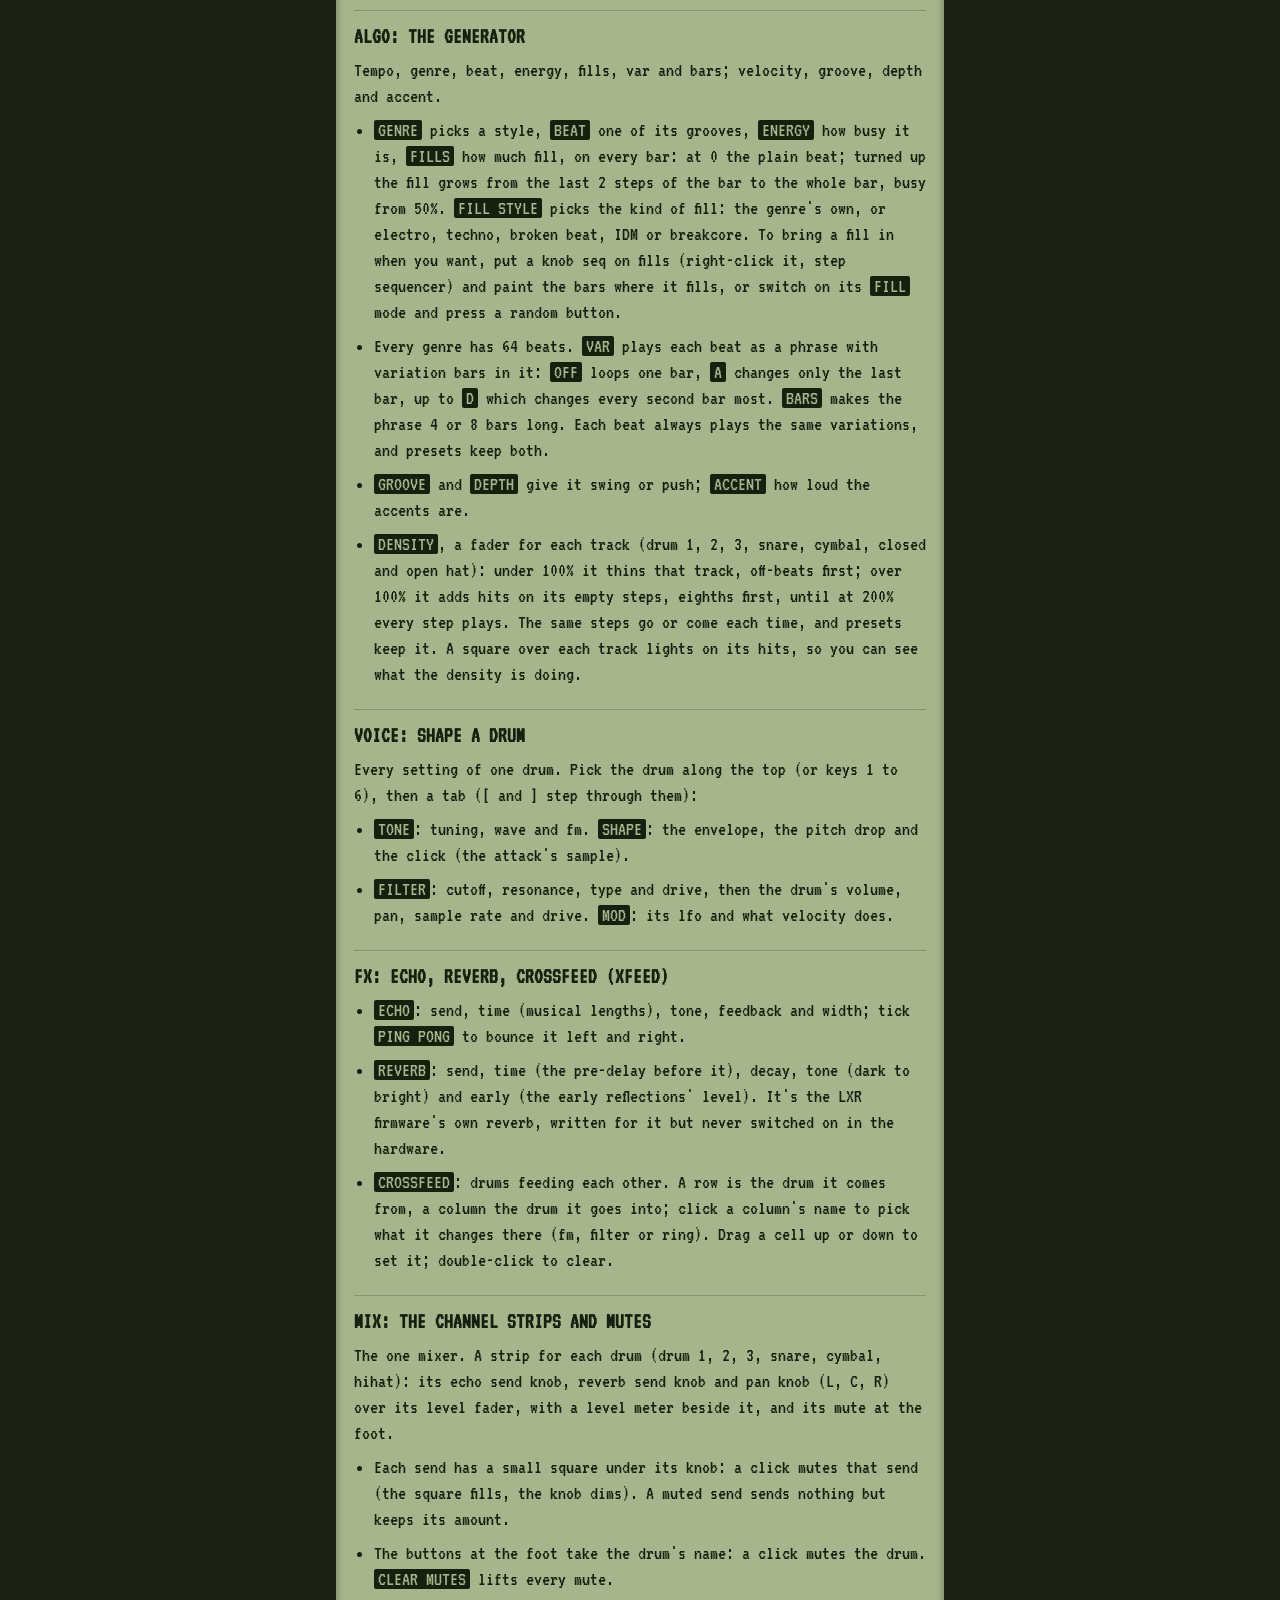
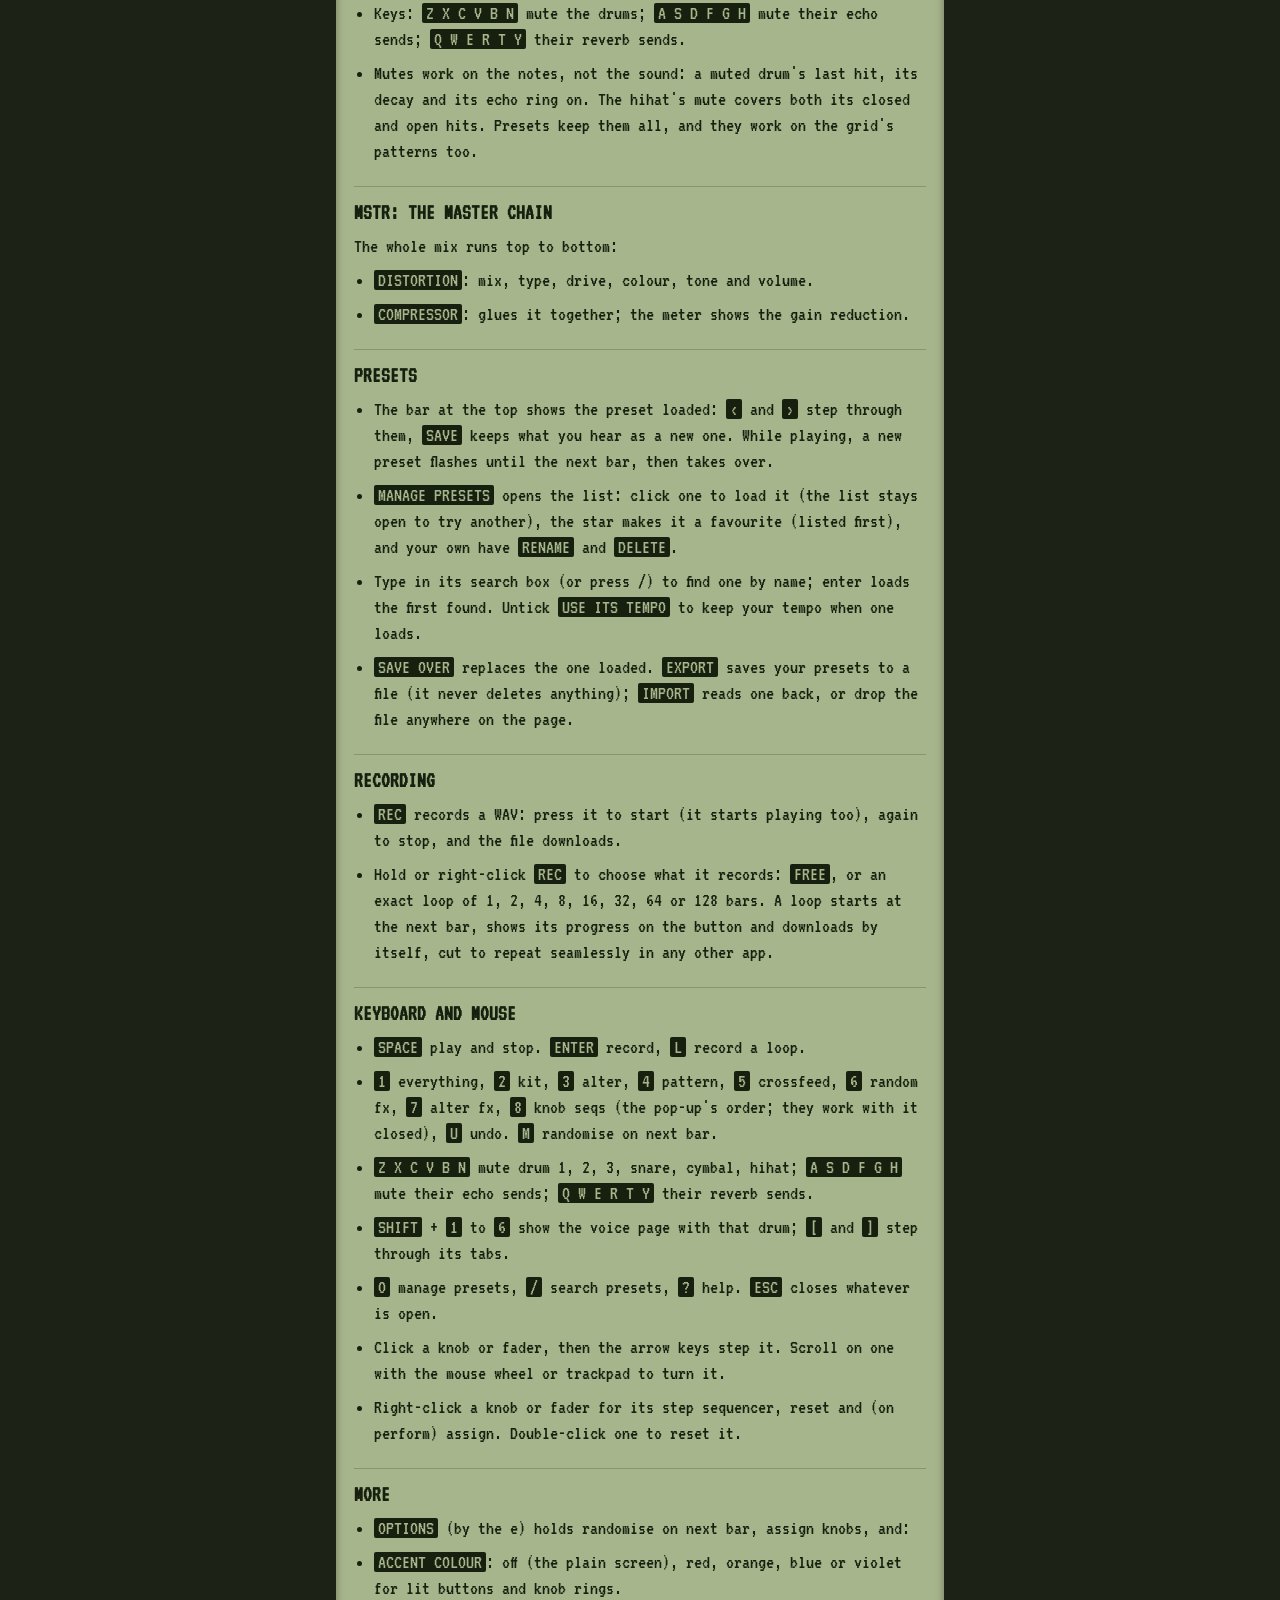
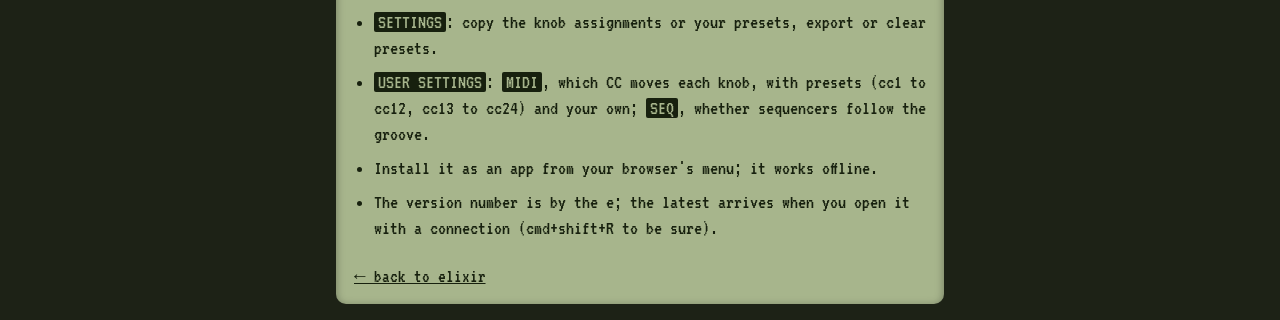
==== commit 7d3107aa: "Knob seq fill mode: a fill switch by on; randomising then lifts the end of every 2nd, 4th or 8th bar" ====
--- a/help.html
+++ b/help.html
@@ -57,6 +57,7 @@
 <li><b>on</b> switches it on and off. A control with a sequencer running has its name inverted. Presets keep them. esc greys the strip out.</li>
 <li>MIDI CC 21, 22, 23 and 24 set its length, slew, speed and depth (on the sequencer shown).</li>
 <li>The steps follow the groove and its depth, landing with the swung hits; switch that off in <b>options</b> › <b>user settings</b> › <b>seq</b>.</li></ul>
+<p><b>fill</b> (by on) is fill mode: each time the steps are randomised, every 2, 4 or 8 bars (picked at random) the end of the bar goes up high and the rest stays low, so the knob rises into a fill there. It works on any knob; on fills it brings the fills in. The knob seqs randomiser always puts the fills knob in fill mode.</p>
 
   <h2>seq: grid and algo</h2>
   <p>The first page on the right. <b>grid | algo</b> at its top picks what plays and what the page shows: <b>grid</b> your patterns, <b>algo</b> the generator, with the beat page's controls (pattern, feel, density). The grid: a lane for each track (the kick at the bottom, the hats at the top), sixteen steps a bar.</p>
@@ -69,7 +70,7 @@
 
   <h2>algo: the generator</h2>
   <p>Tempo, genre, beat, energy, fills, var and bars; velocity, groove, depth and accent.</p>
-<ul><li><b>genre</b> picks a style, <b>beat</b> one of its grooves, <b>energy</b> how busy it is, <b>fills</b> how much fill, on every bar: at 0 the plain beat; turned up the fill grows from the last 2 steps of the bar to the whole bar, busy from 50%. <b>fill style</b> picks the kind of fill: the genre's own, or electro, techno, broken beat, IDM or breakcore. To bring a fill in when you want, put a knob seq on fills (right-click it, step sequencer) and paint the bars where it fills.</li>
+<ul><li><b>genre</b> picks a style, <b>beat</b> one of its grooves, <b>energy</b> how busy it is, <b>fills</b> how much fill, on every bar: at 0 the plain beat; turned up the fill grows from the last 2 steps of the bar to the whole bar, busy from 50%. <b>fill style</b> picks the kind of fill: the genre's own, or electro, techno, broken beat, IDM or breakcore. To bring a fill in when you want, put a knob seq on fills (right-click it, step sequencer) and paint the bars where it fills, or switch on its <b>fill</b> mode and press a random button.</li>
 <li>Every genre has 64 beats. <b>var</b> plays each beat as a phrase with variation bars in it: <b>off</b> loops one bar, <b>A</b> changes only the last bar, up to <b>D</b> which changes every second bar most. <b>bars</b> makes the phrase 4 or 8 bars long. Each beat always plays the same variations, and presets keep both.</li>
 <li><b>groove</b> and <b>depth</b> give it swing or push; <b>accent</b> how loud the accents are.</li>
 <li><b>density</b>, a fader for each track (drum 1, 2, 3, snare, cymbal, closed and open hat): under 100% it thins that track, off-beats first; over 100% it adds hits on its empty steps, eighths first, until at 200% every step plays. The same steps go or come each time, and presets keep it. A square over each track lights on its hits, so you can see what the density is doing.</li></ul>
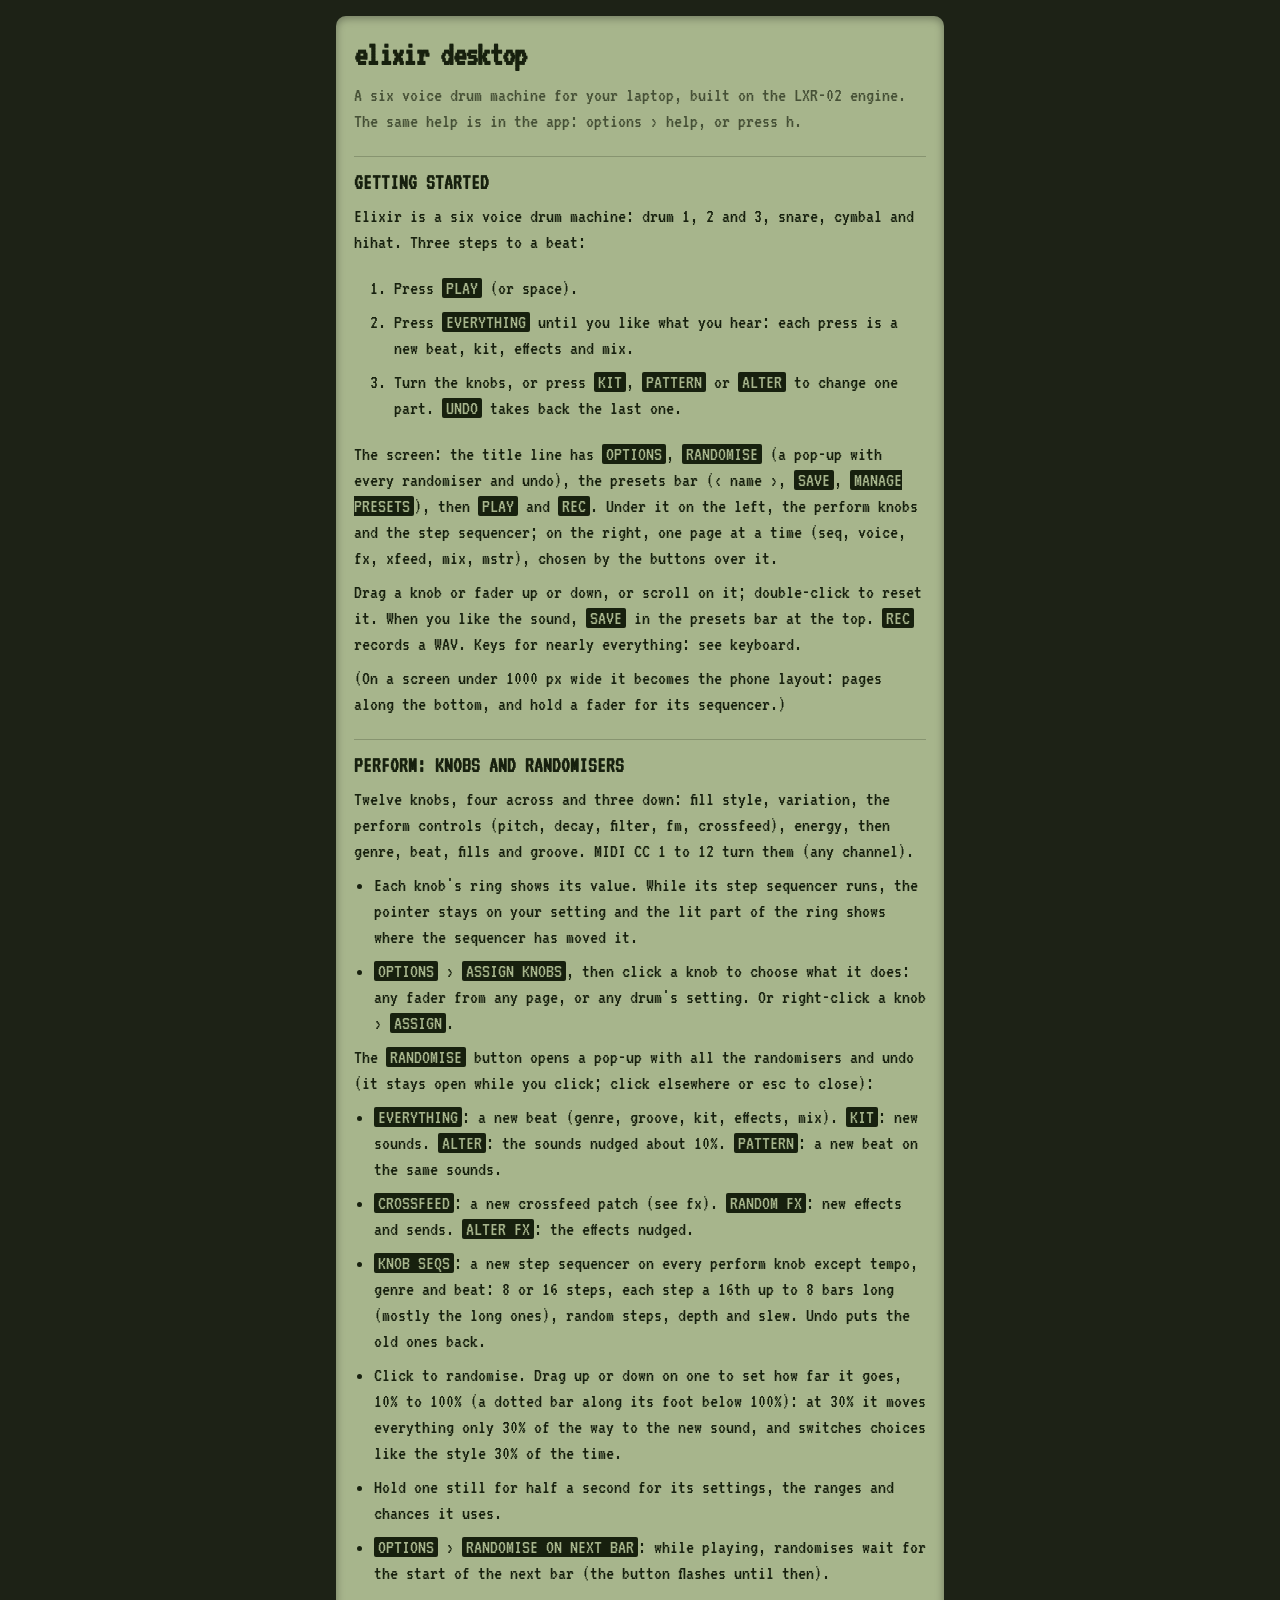
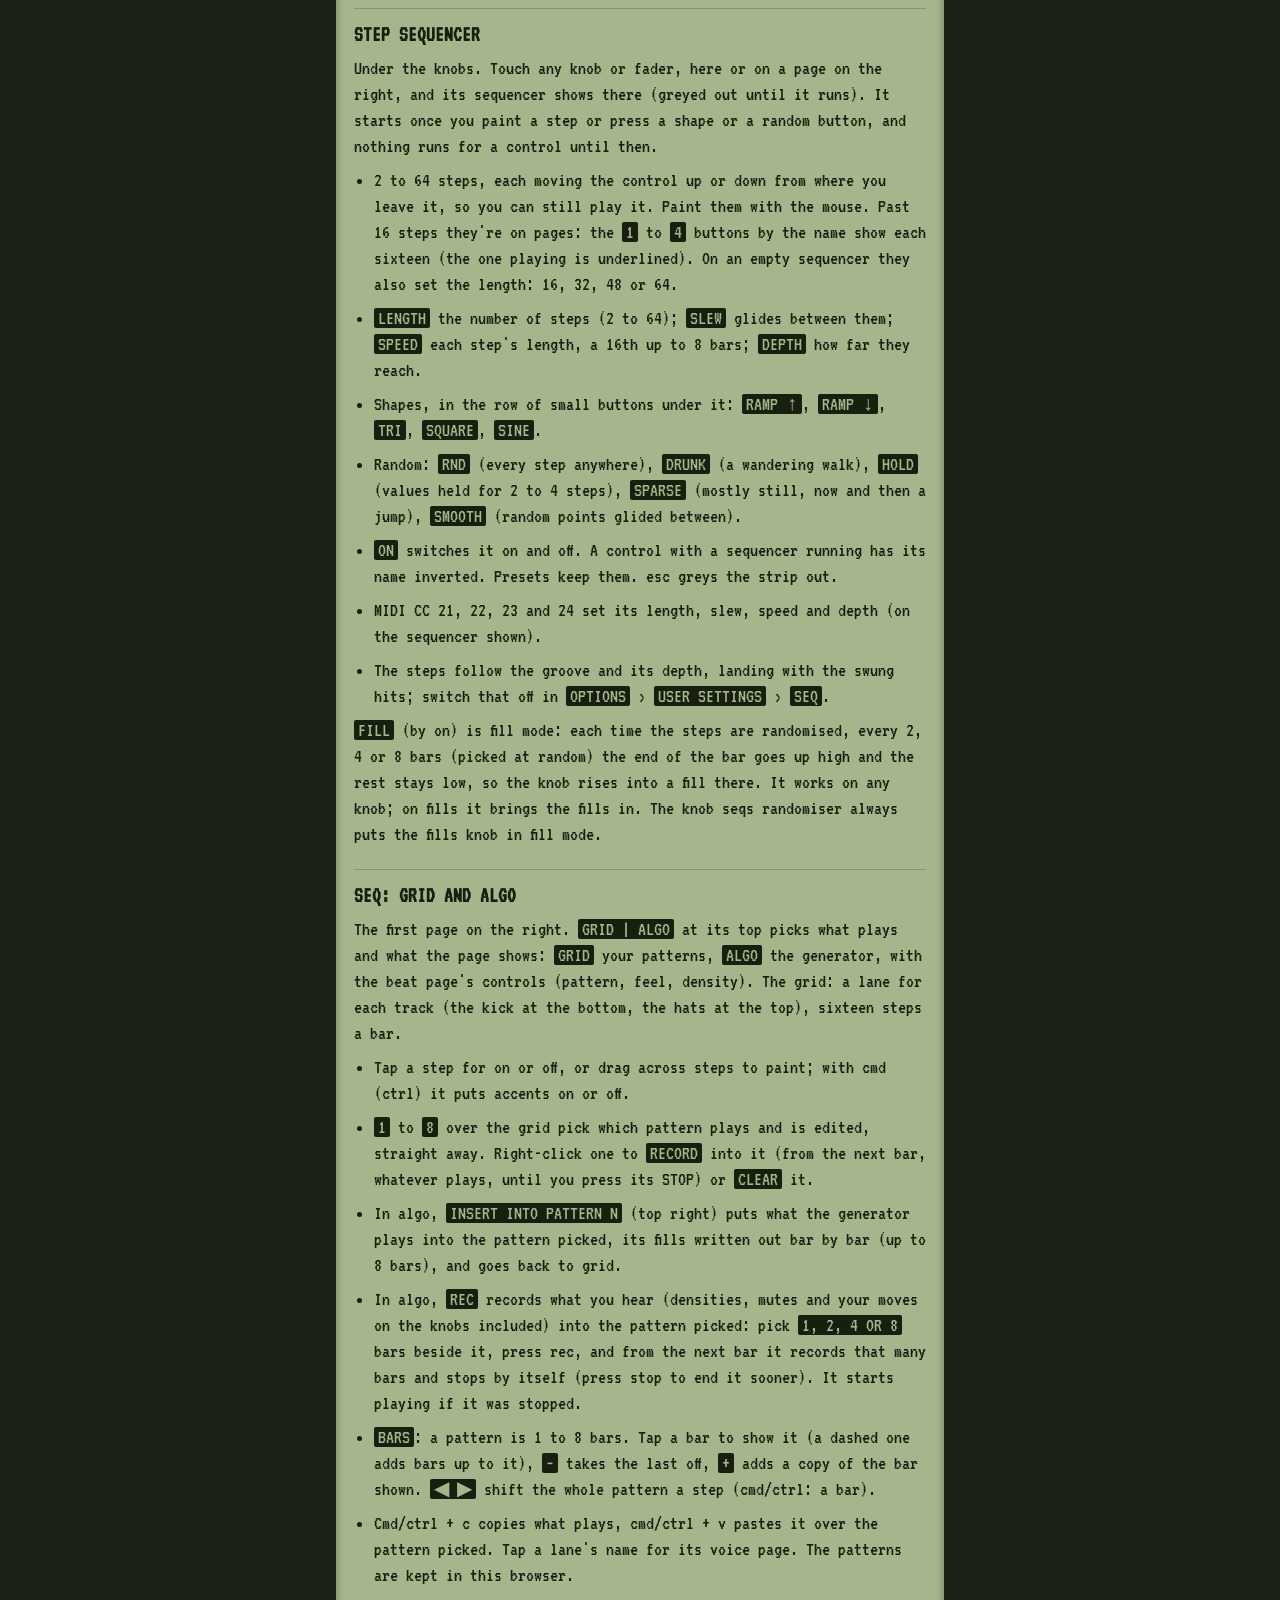
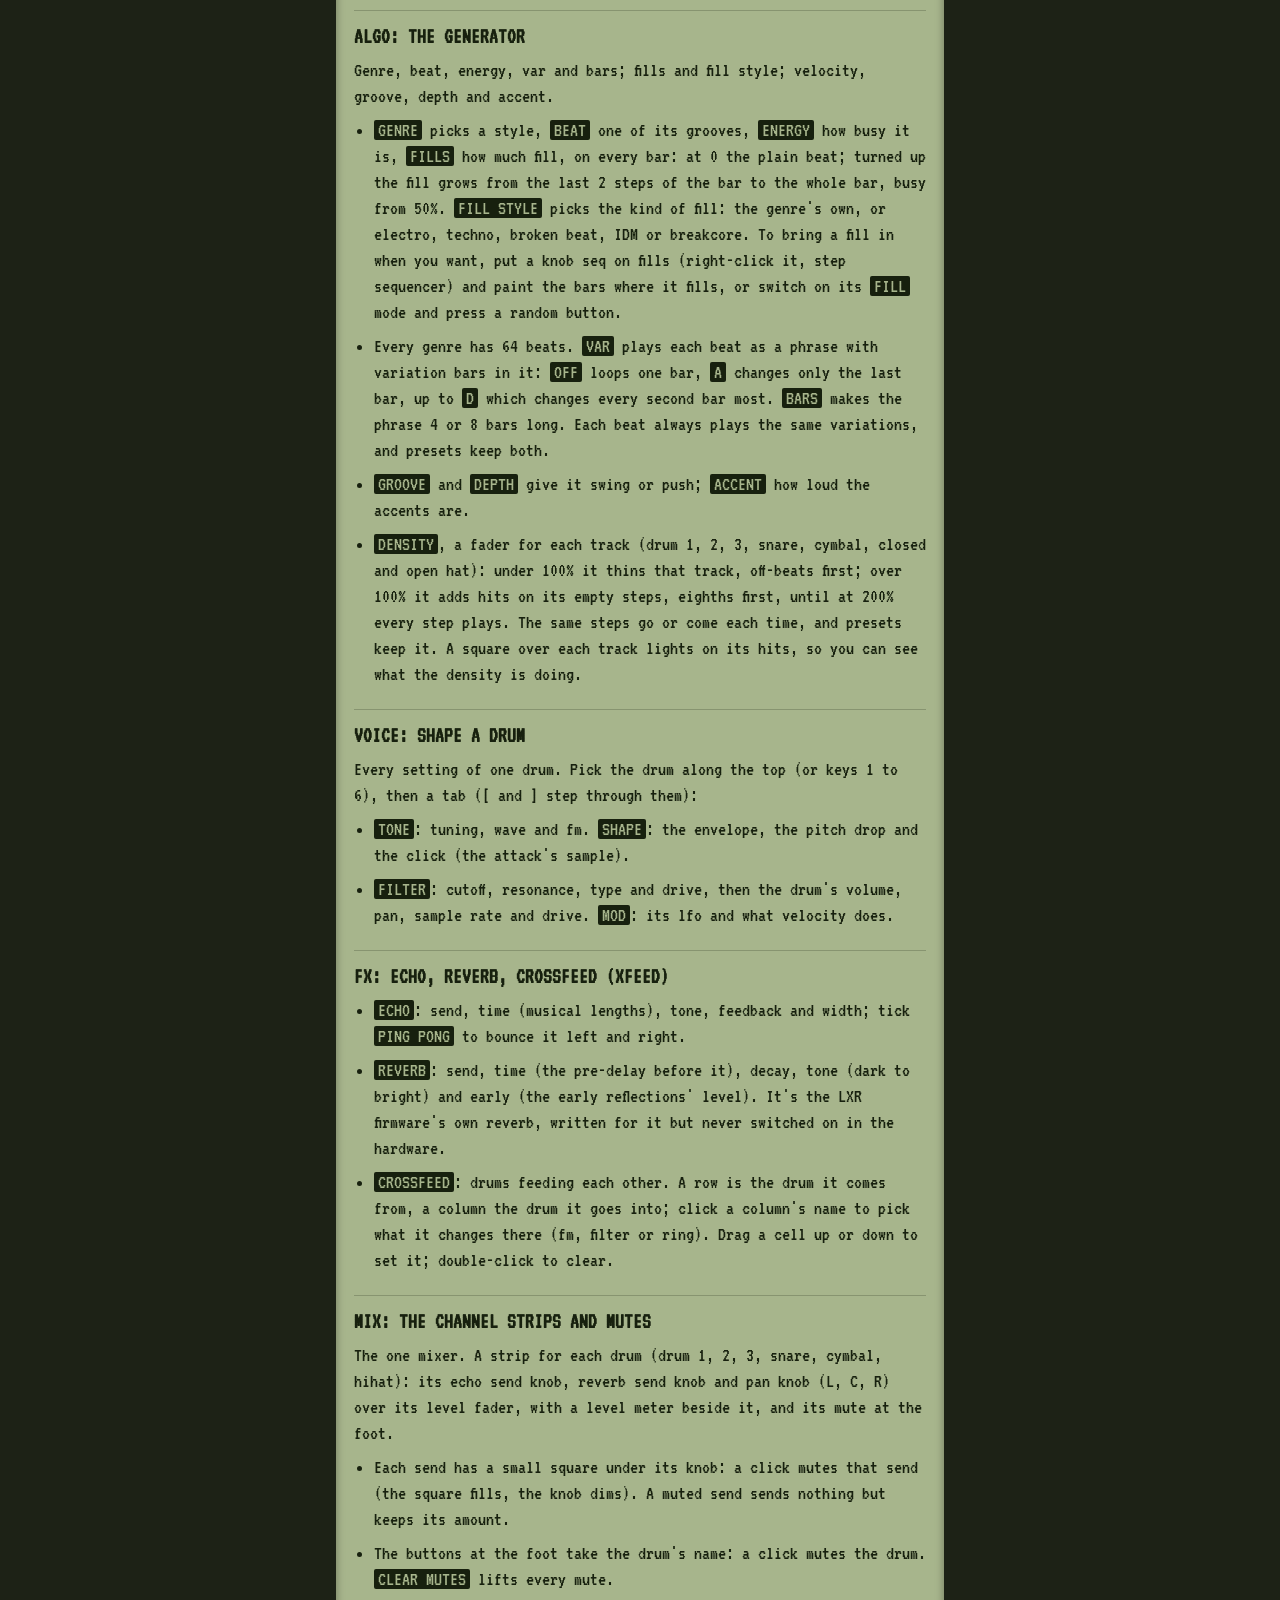
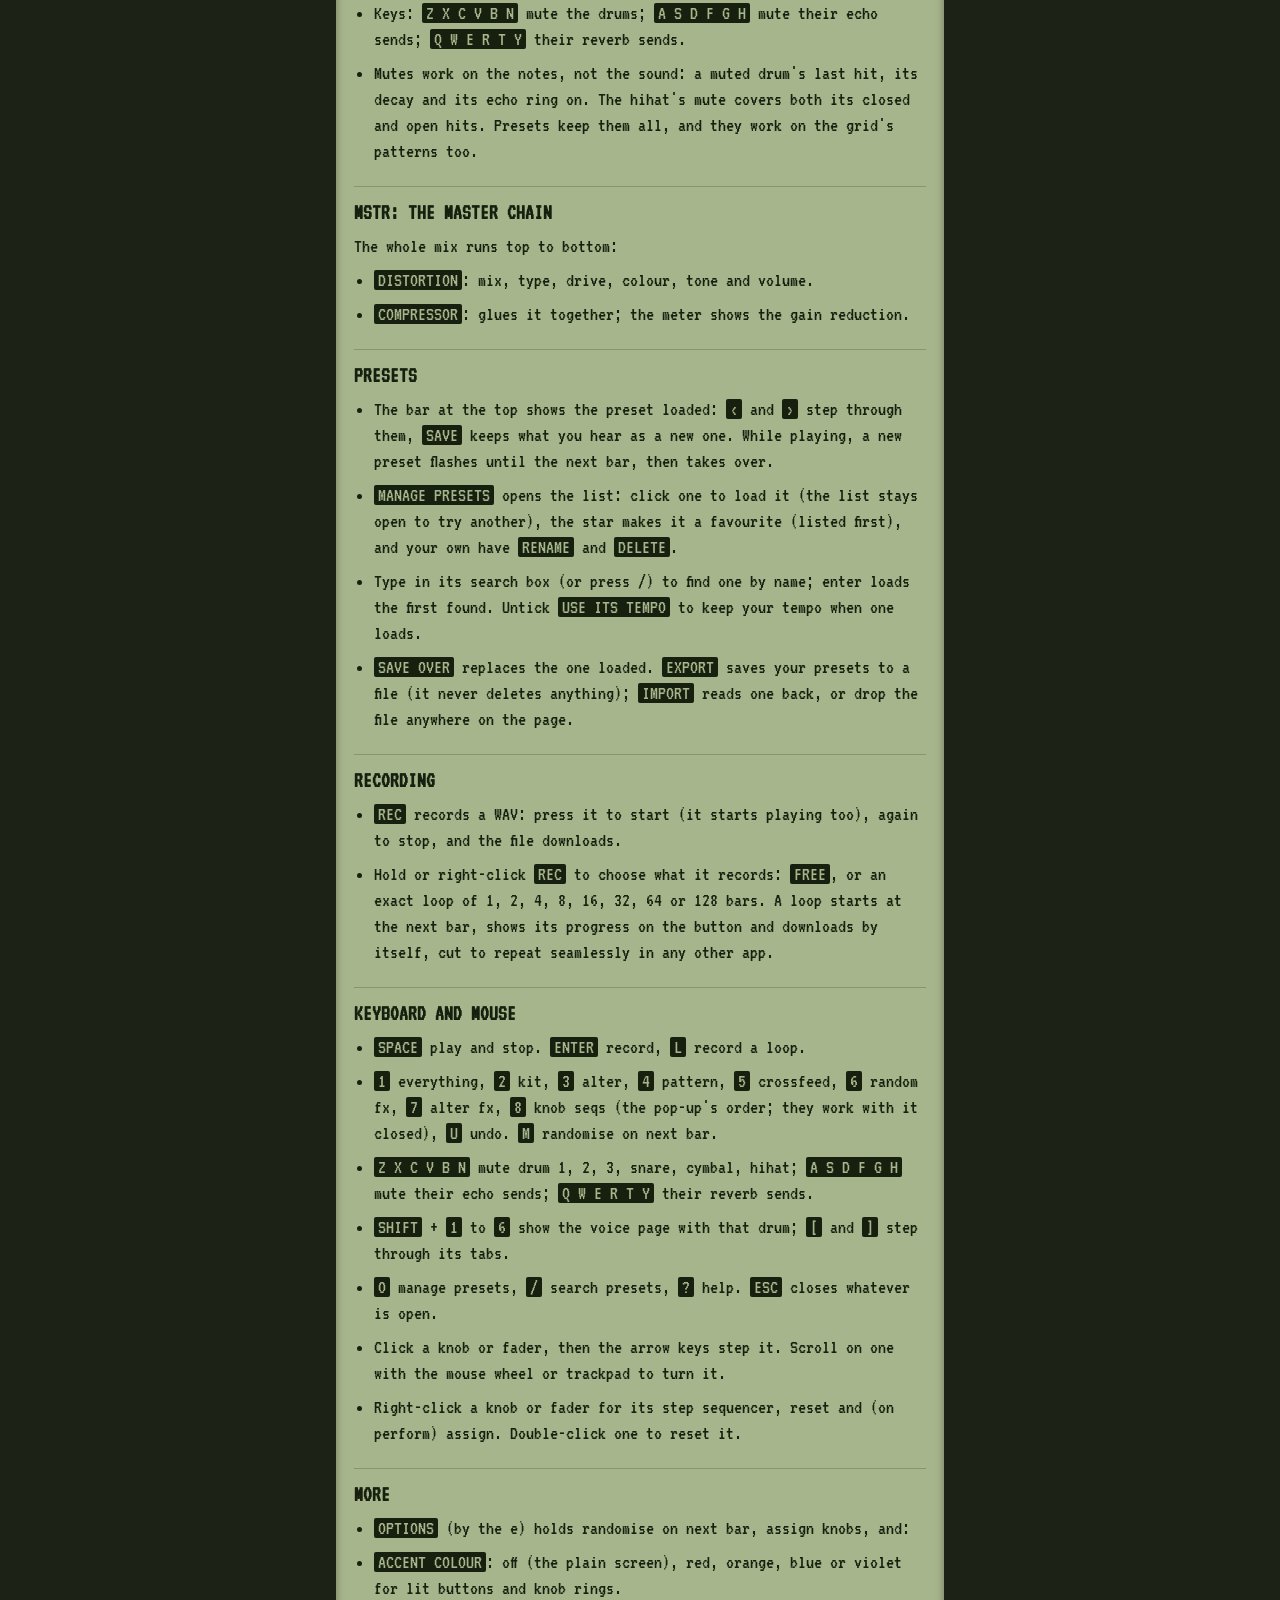
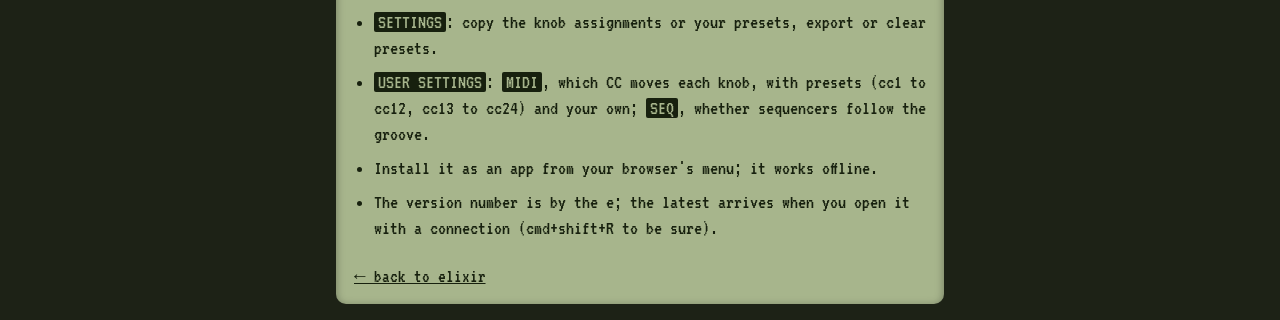
==== commit a550289d: "One tempo control, on the title line: the tempo knob (knob 1 is now fill style) and the algo page's " ====
--- a/help.html
+++ b/help.html
@@ -37,7 +37,7 @@
 <p>(On a screen under 1000 px wide it becomes the phone layout: pages along the bottom, and hold a fader for its sequencer.)</p>
 
   <h2>perform: knobs and randomisers</h2>
-  <p>Twelve knobs, four across and three down: tempo, variation, the perform controls (pitch, decay, filter, fm, crossfeed), energy, then genre, beat, fills and groove. MIDI CC 1 to 12 turn them (any channel).</p>
+  <p>Twelve knobs, four across and three down: fill style, variation, the perform controls (pitch, decay, filter, fm, crossfeed), energy, then genre, beat, fills and groove. MIDI CC 1 to 12 turn them (any channel).</p>
 <ul><li>Each knob's ring shows its value. While its step sequencer runs, the pointer stays on your setting and the lit part of the ring shows where the sequencer has moved it.</li>
 <li><b>options</b> › <b>assign knobs</b>, then click a knob to choose what it does: any fader from any page, or any drum's setting. Or right-click a knob › <b>assign</b>.</li></ul>
 <p>The <b>randomise</b> button opens a pop-up with all the randomisers and undo (it stays open while you click; click elsewhere or esc to close):</p>
@@ -69,7 +69,7 @@
 <li>Cmd/ctrl + c copies what plays, cmd/ctrl + v pastes it over the pattern picked. Tap a lane's name for its voice page. The patterns are kept in this browser.</li></ul>
 
   <h2>algo: the generator</h2>
-  <p>Tempo, genre, beat, energy, fills, var and bars; velocity, groove, depth and accent.</p>
+  <p>Genre, beat, energy, var and bars; fills and fill style; velocity, groove, depth and accent.</p>
 <ul><li><b>genre</b> picks a style, <b>beat</b> one of its grooves, <b>energy</b> how busy it is, <b>fills</b> how much fill, on every bar: at 0 the plain beat; turned up the fill grows from the last 2 steps of the bar to the whole bar, busy from 50%. <b>fill style</b> picks the kind of fill: the genre's own, or electro, techno, broken beat, IDM or breakcore. To bring a fill in when you want, put a knob seq on fills (right-click it, step sequencer) and paint the bars where it fills, or switch on its <b>fill</b> mode and press a random button.</li>
 <li>Every genre has 64 beats. <b>var</b> plays each beat as a phrase with variation bars in it: <b>off</b> loops one bar, <b>A</b> changes only the last bar, up to <b>D</b> which changes every second bar most. <b>bars</b> makes the phrase 4 or 8 bars long. Each beat always plays the same variations, and presets keep both.</li>
 <li><b>groove</b> and <b>depth</b> give it swing or push; <b>accent</b> how loud the accents are.</li>
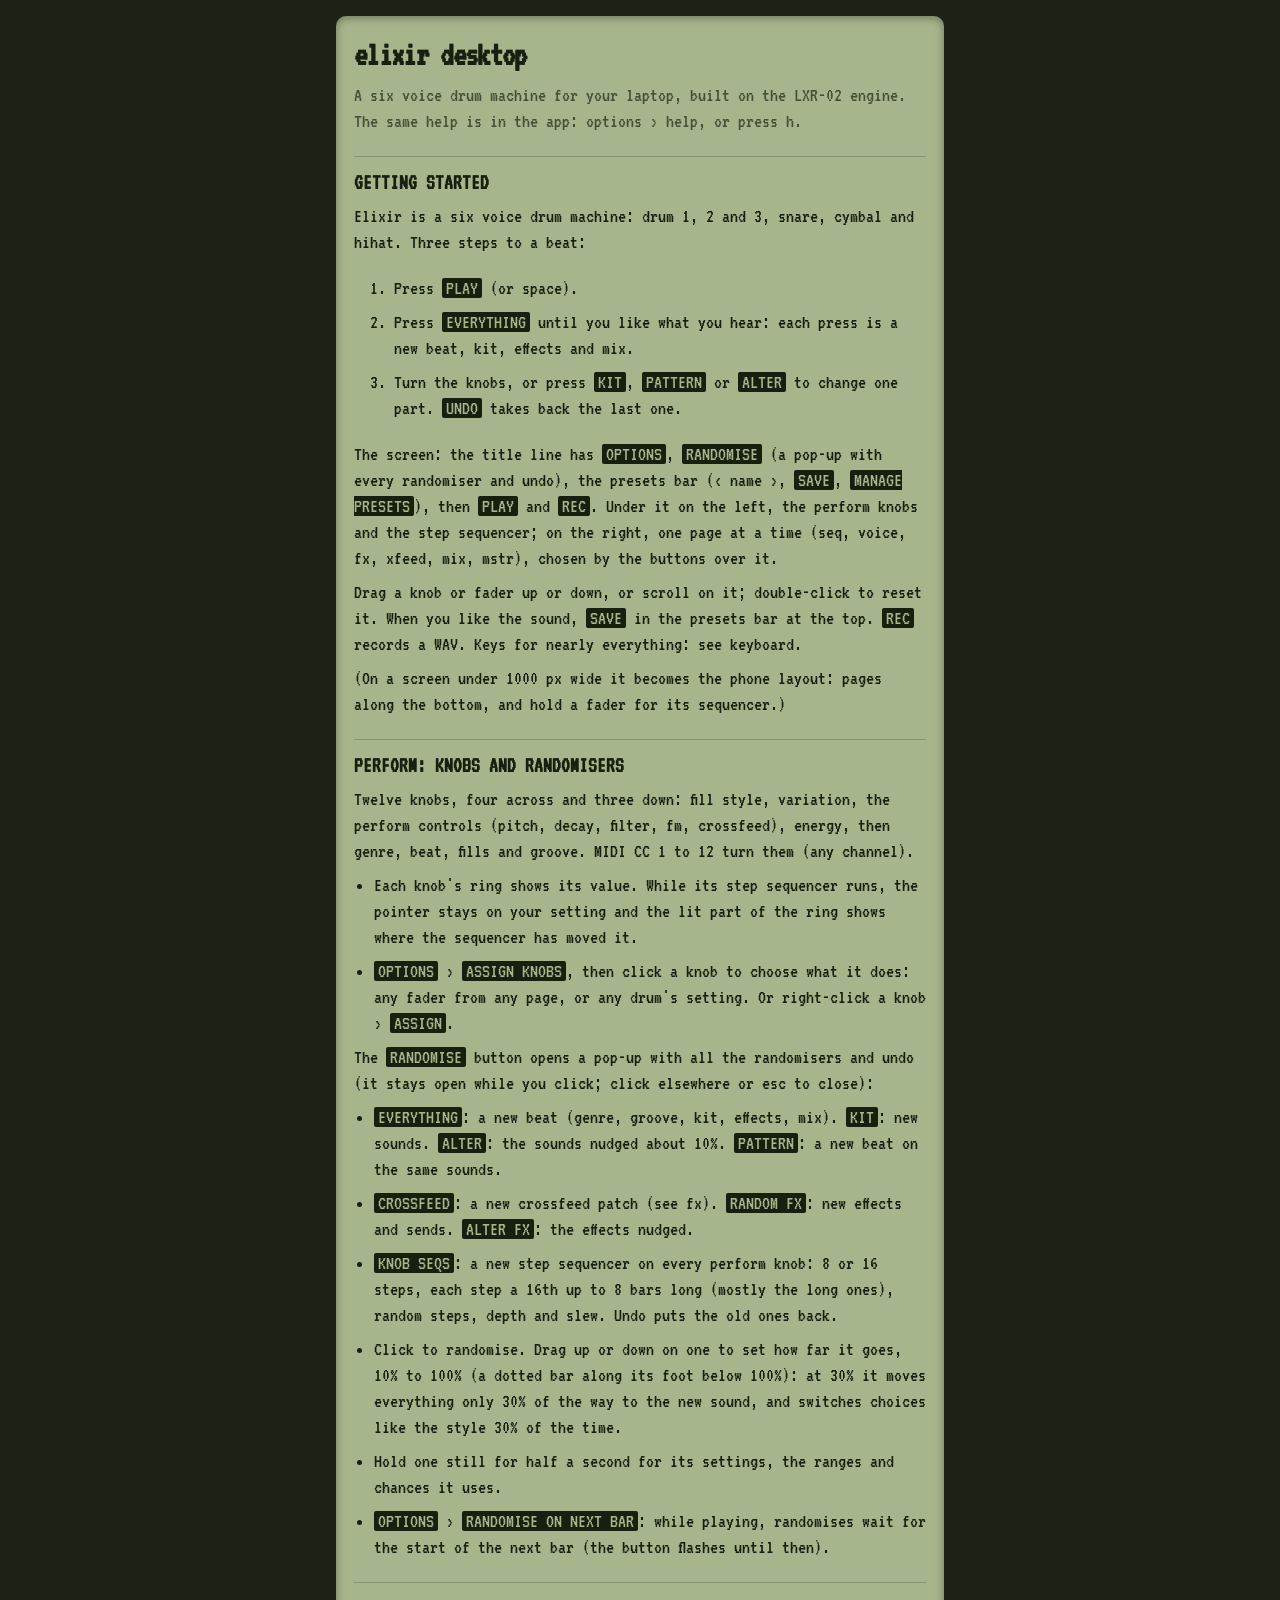
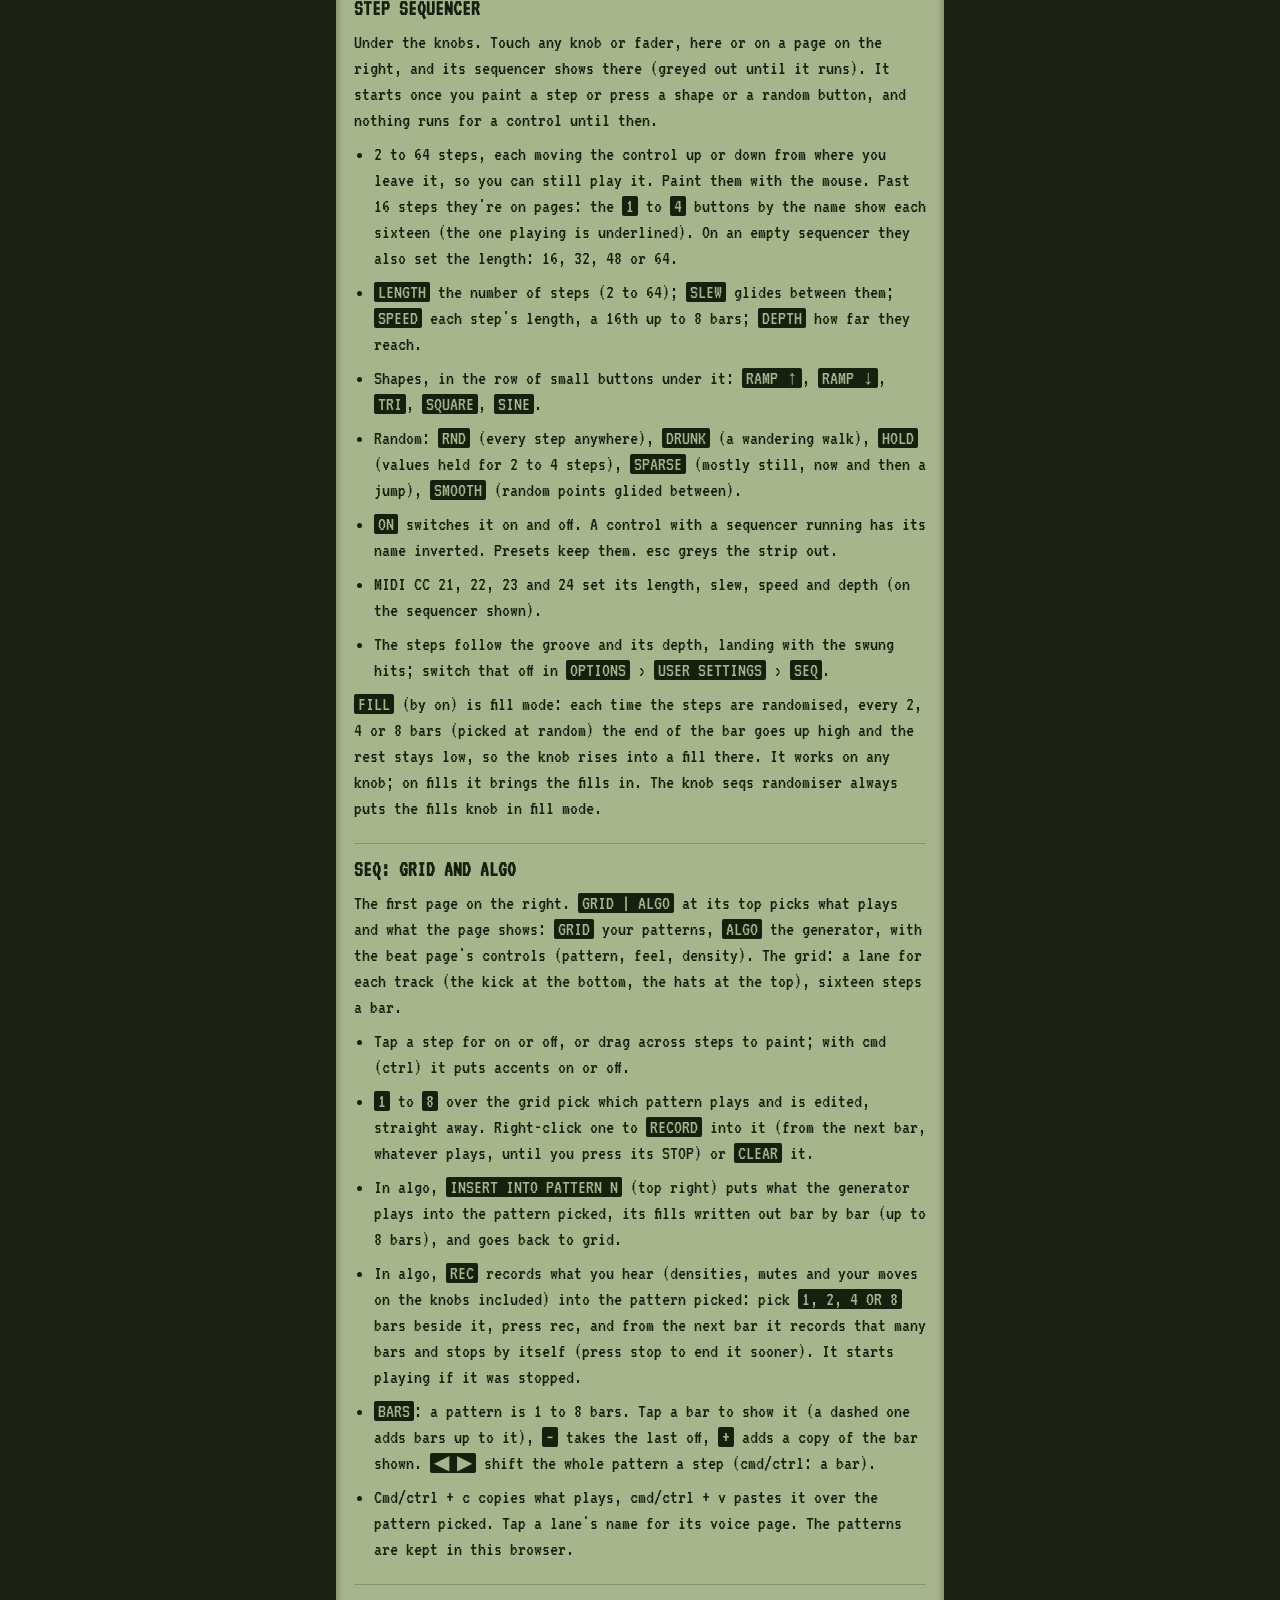
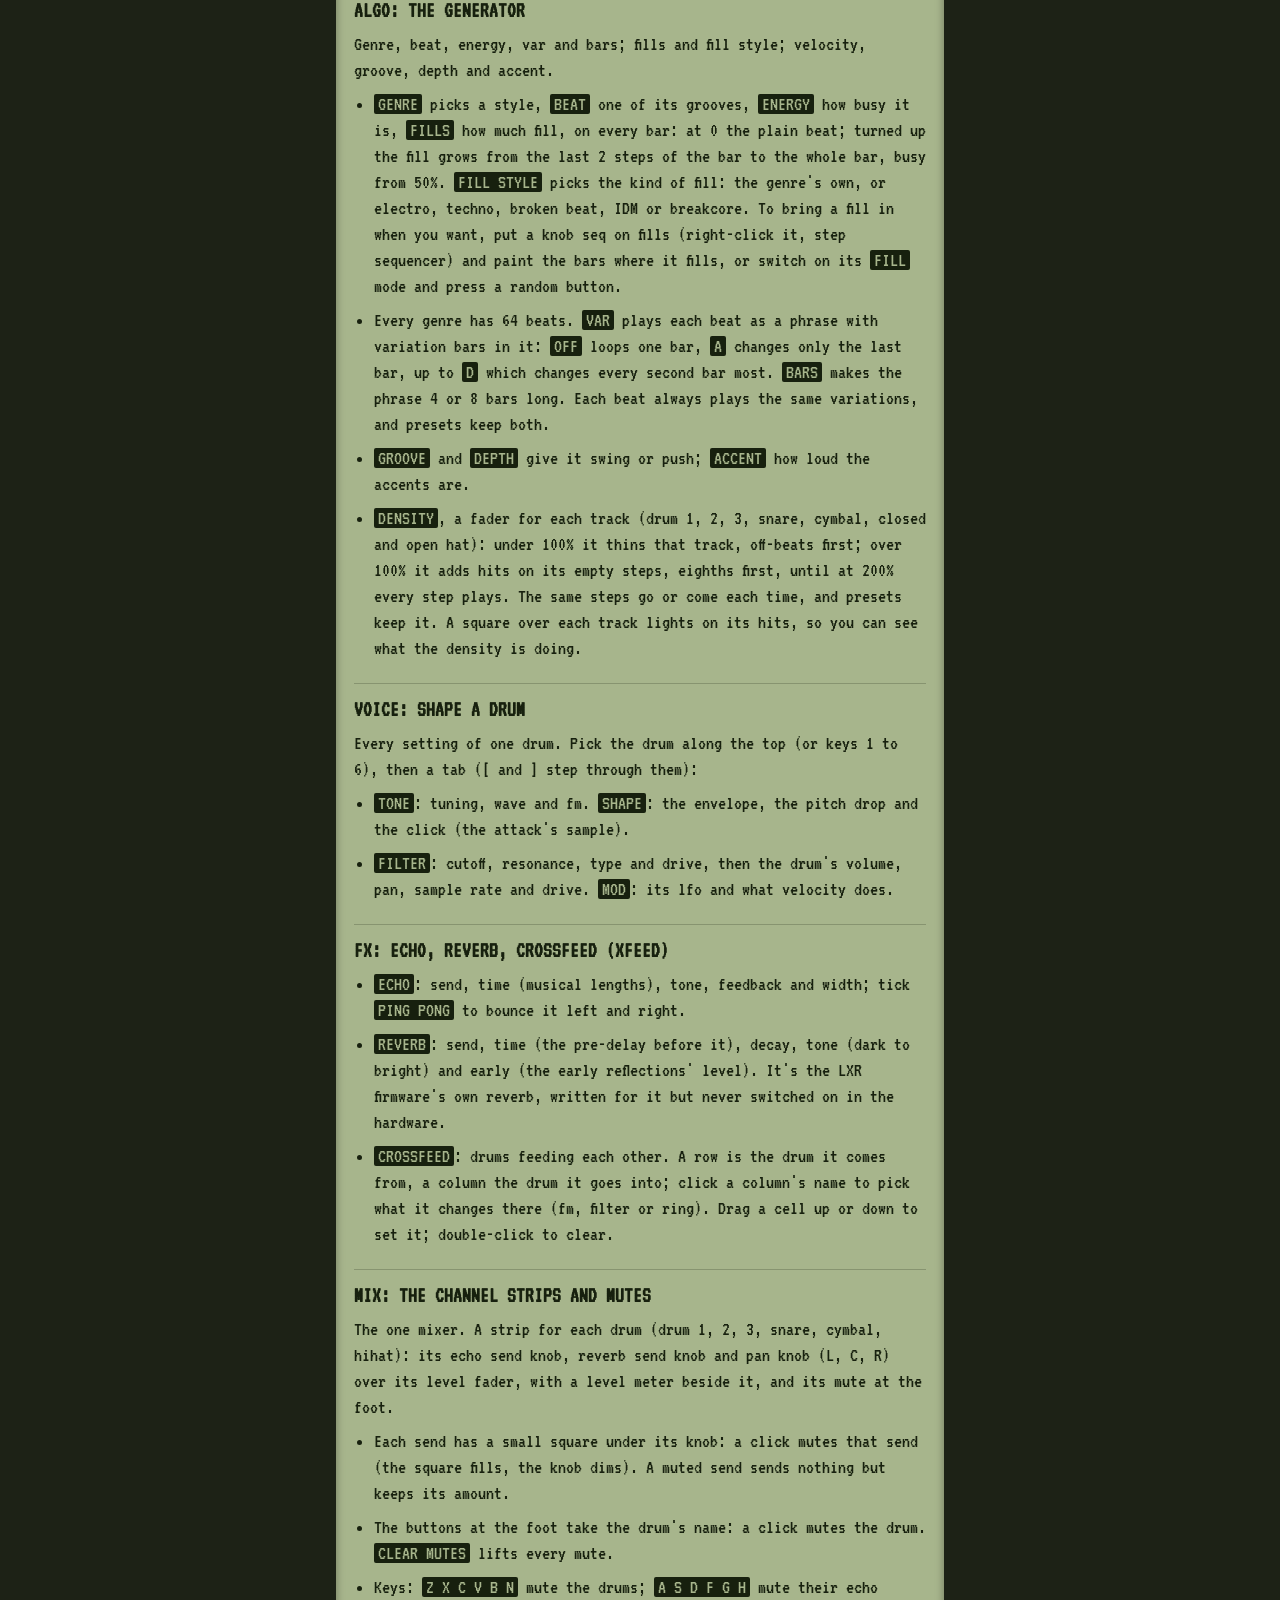
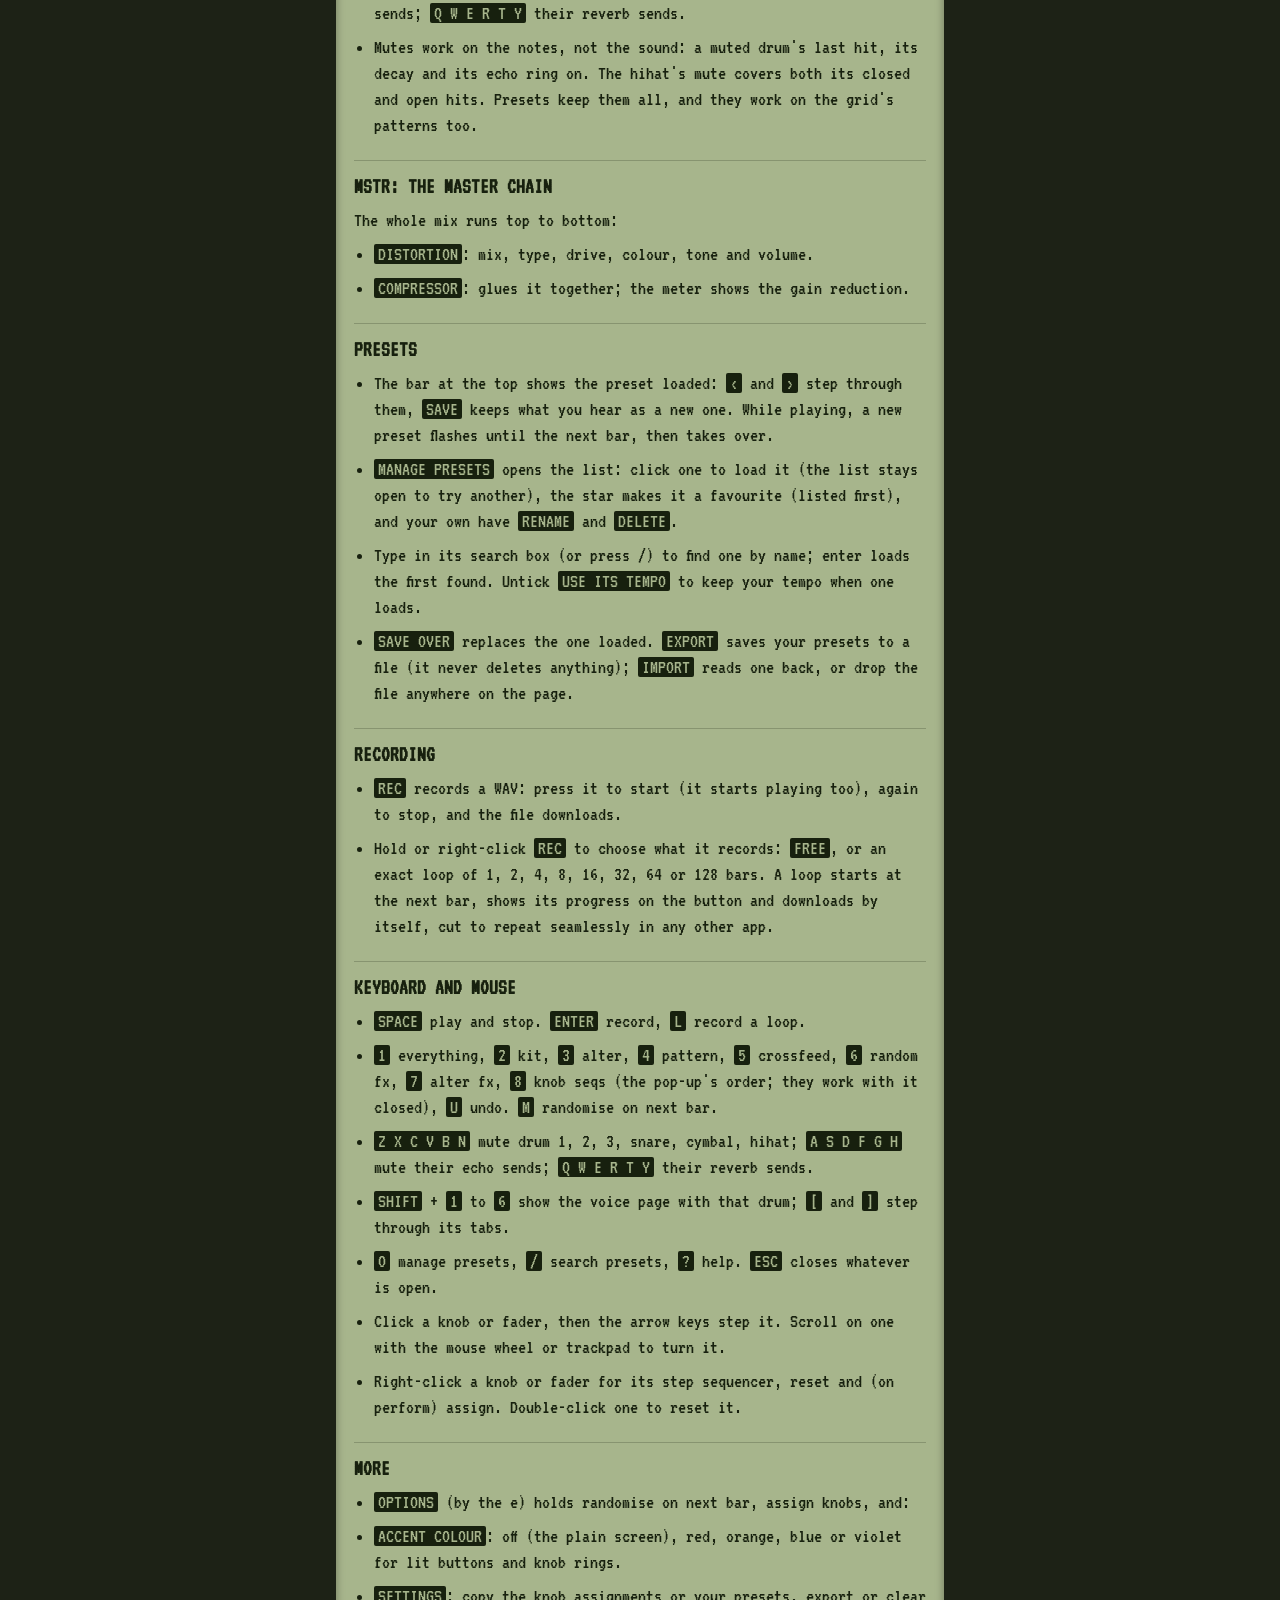
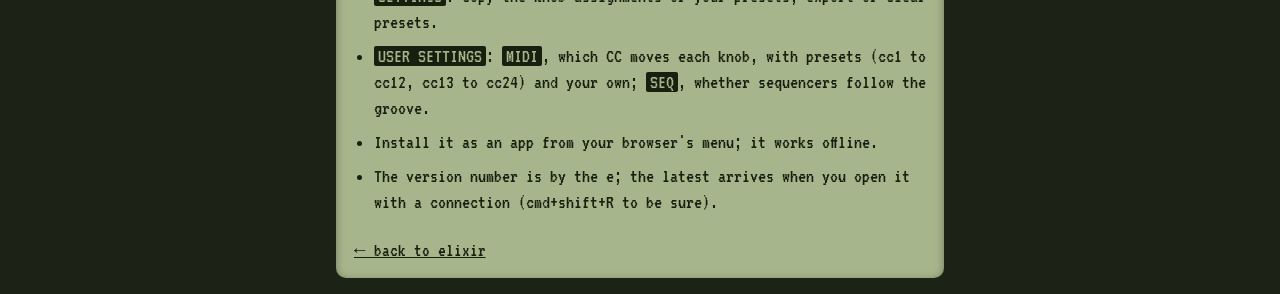
==== commit 93987530: "Knob seqs randomiser works on every knob (genre and beat too; only tempo has no sequencer). Co-Autho" ====
--- a/help.html
+++ b/help.html
@@ -43,7 +43,7 @@
 <p>The <b>randomise</b> button opens a pop-up with all the randomisers and undo (it stays open while you click; click elsewhere or esc to close):</p>
 <ul><li><b>everything</b>: a new beat (genre, groove, kit, effects, mix). <b>kit</b>: new sounds. <b>alter</b>: the sounds nudged about 10%. <b>pattern</b>: a new beat on the same sounds.</li>
 <li><b>crossfeed</b>: a new crossfeed patch (see fx). <b>random fx</b>: new effects and sends. <b>alter fx</b>: the effects nudged.</li>
-<li><b>knob seqs</b>: a new step sequencer on every perform knob except tempo, genre and beat: 8 or 16 steps, each step a 16th up to 8 bars long (mostly the long ones), random steps, depth and slew. Undo puts the old ones back.</li>
+<li><b>knob seqs</b>: a new step sequencer on every perform knob: 8 or 16 steps, each step a 16th up to 8 bars long (mostly the long ones), random steps, depth and slew. Undo puts the old ones back.</li>
 <li>Click to randomise. Drag up or down on one to set how far it goes, 10% to 100% (a dotted bar along its foot below 100%): at 30% it moves everything only 30% of the way to the new sound, and switches choices like the style 30% of the time.</li>
 <li>Hold one still for half a second for its settings, the ranges and chances it uses.</li>
 <li><b>options</b> › <b>randomise on next bar</b>: while playing, randomises wait for the start of the next bar (the button flashes until then).</li></ul>
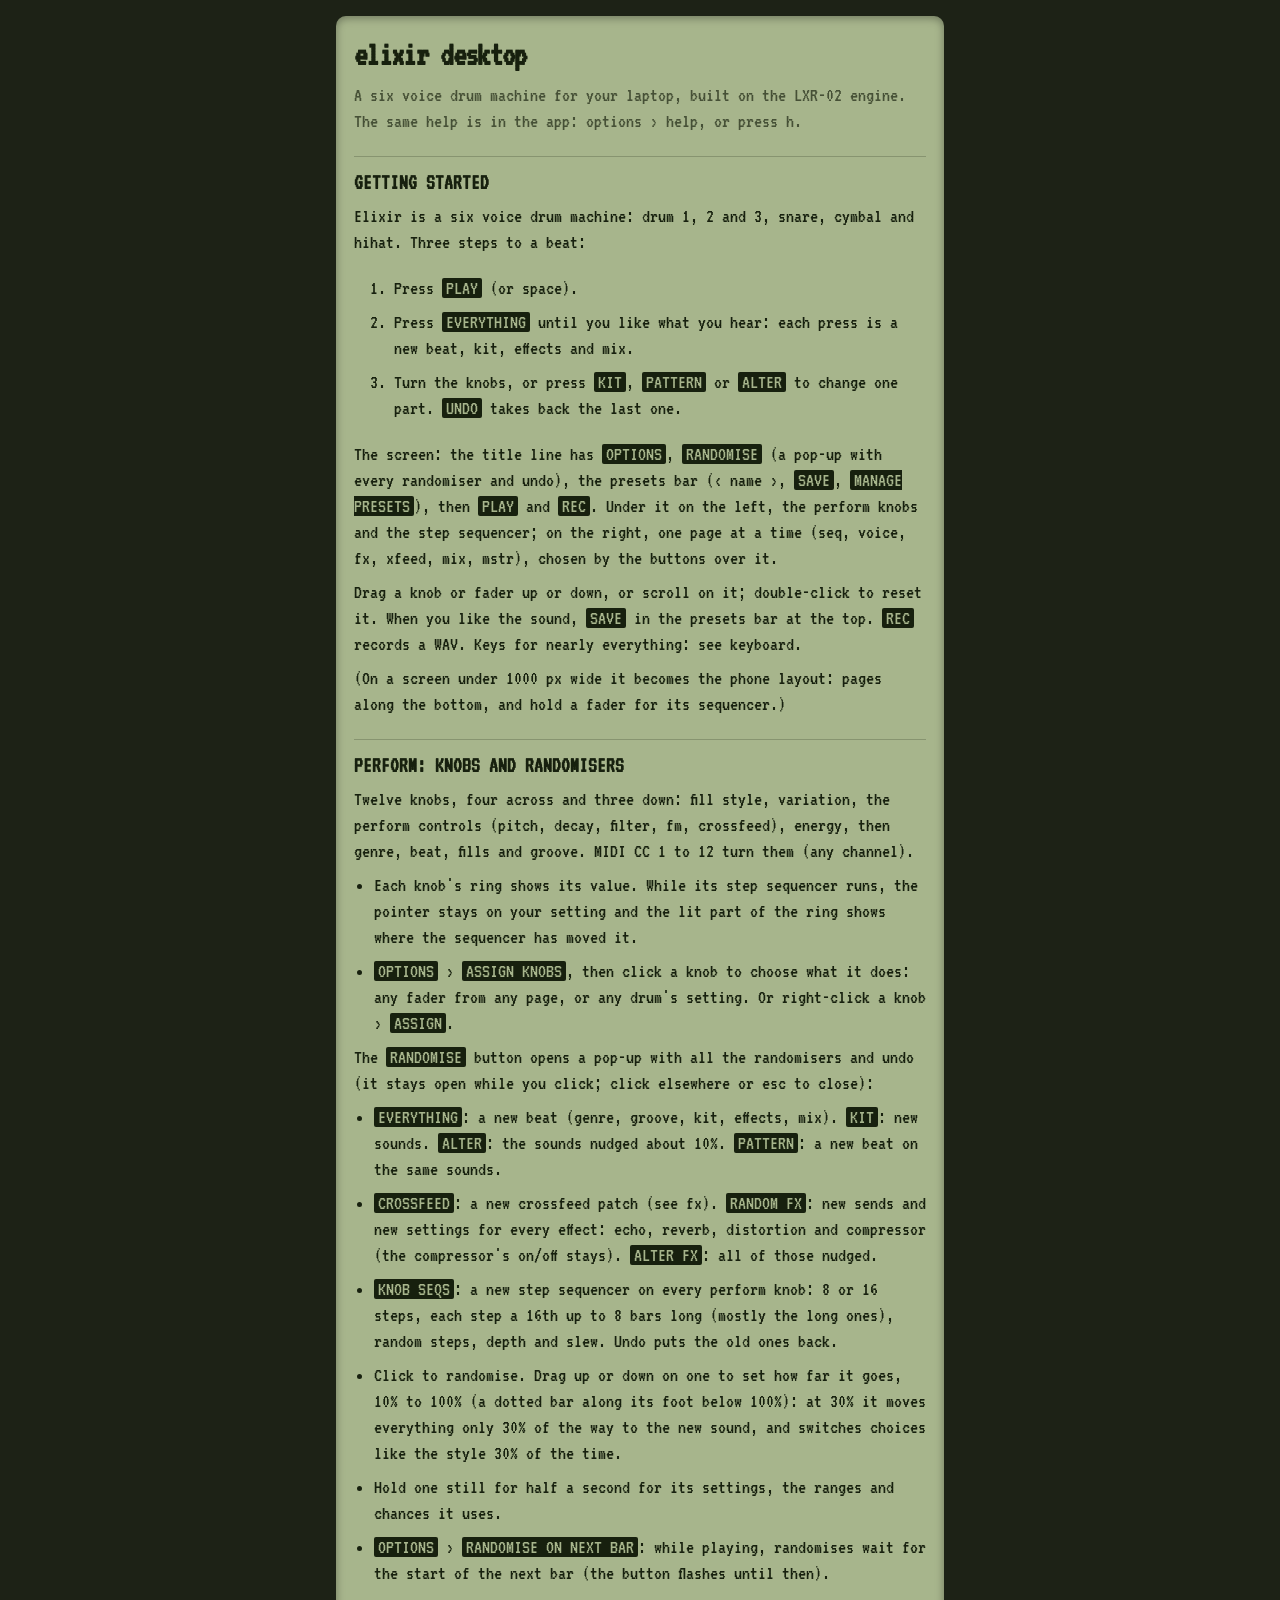
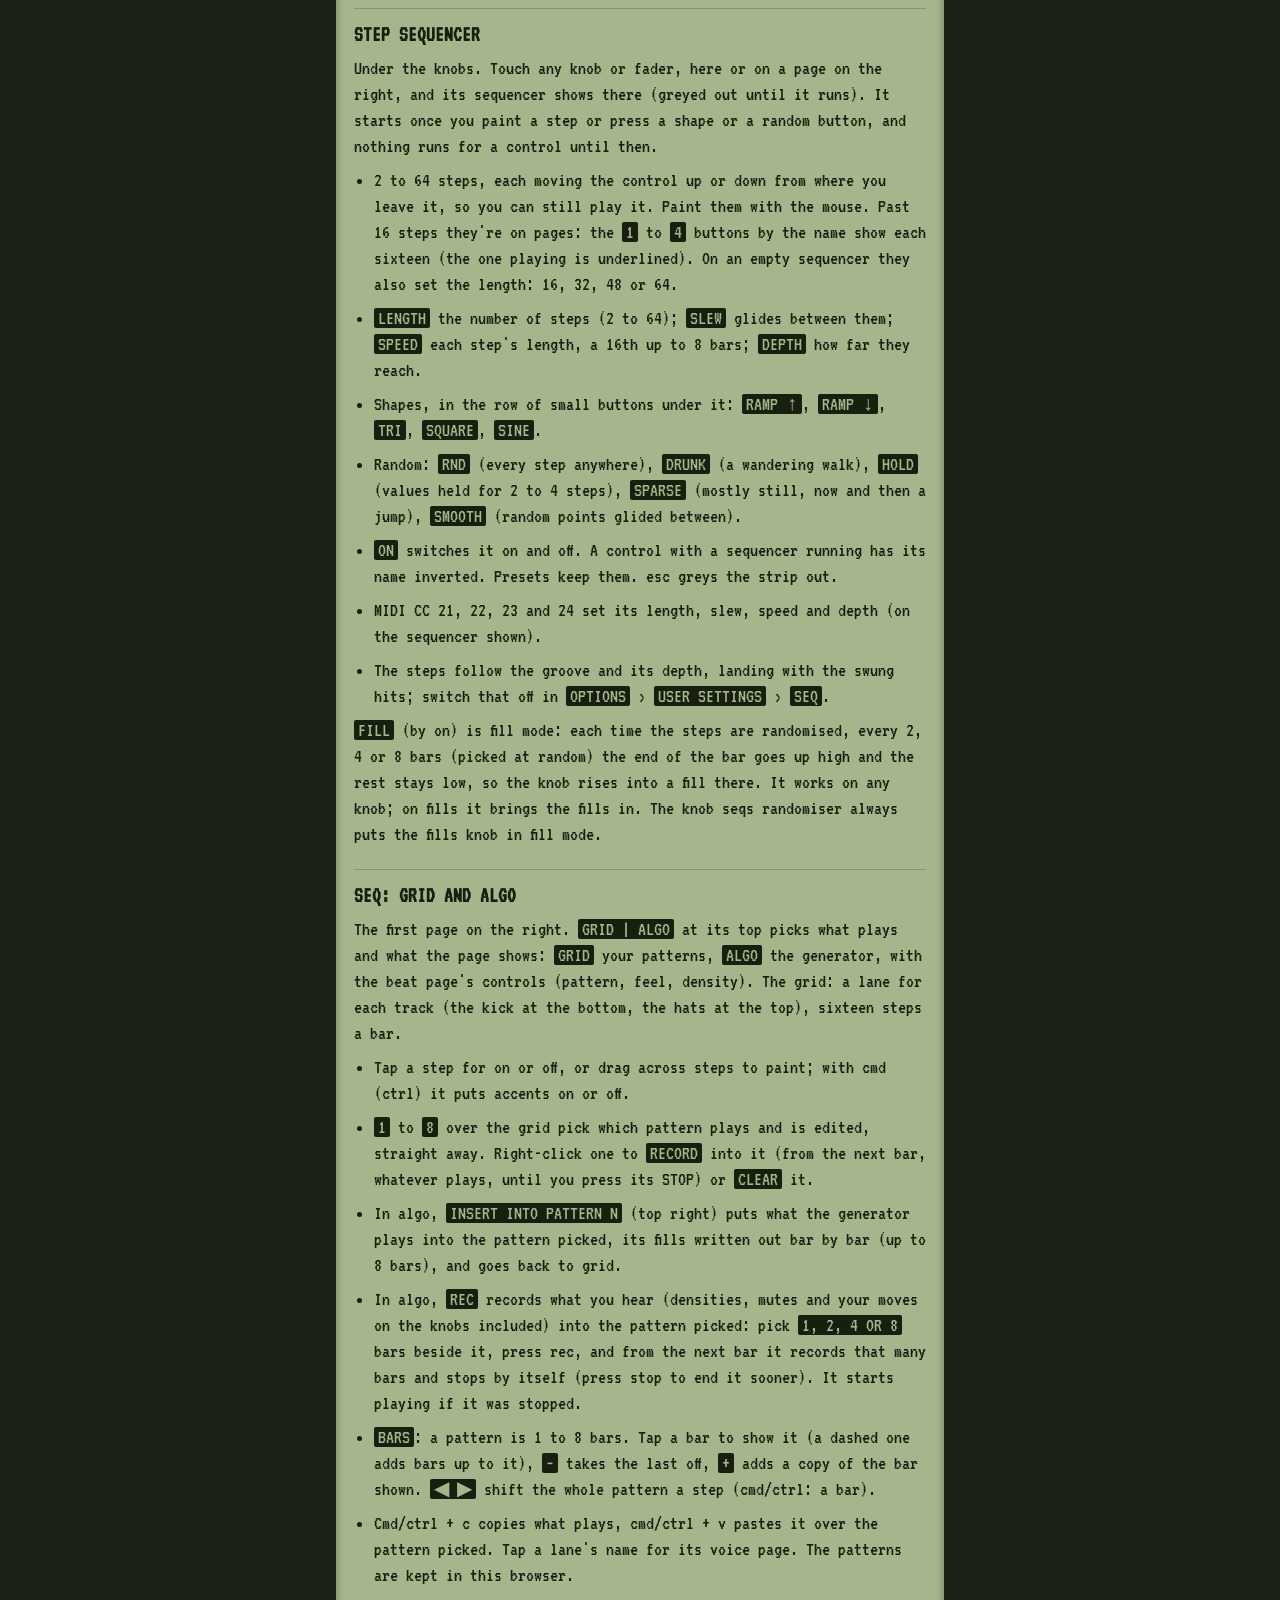
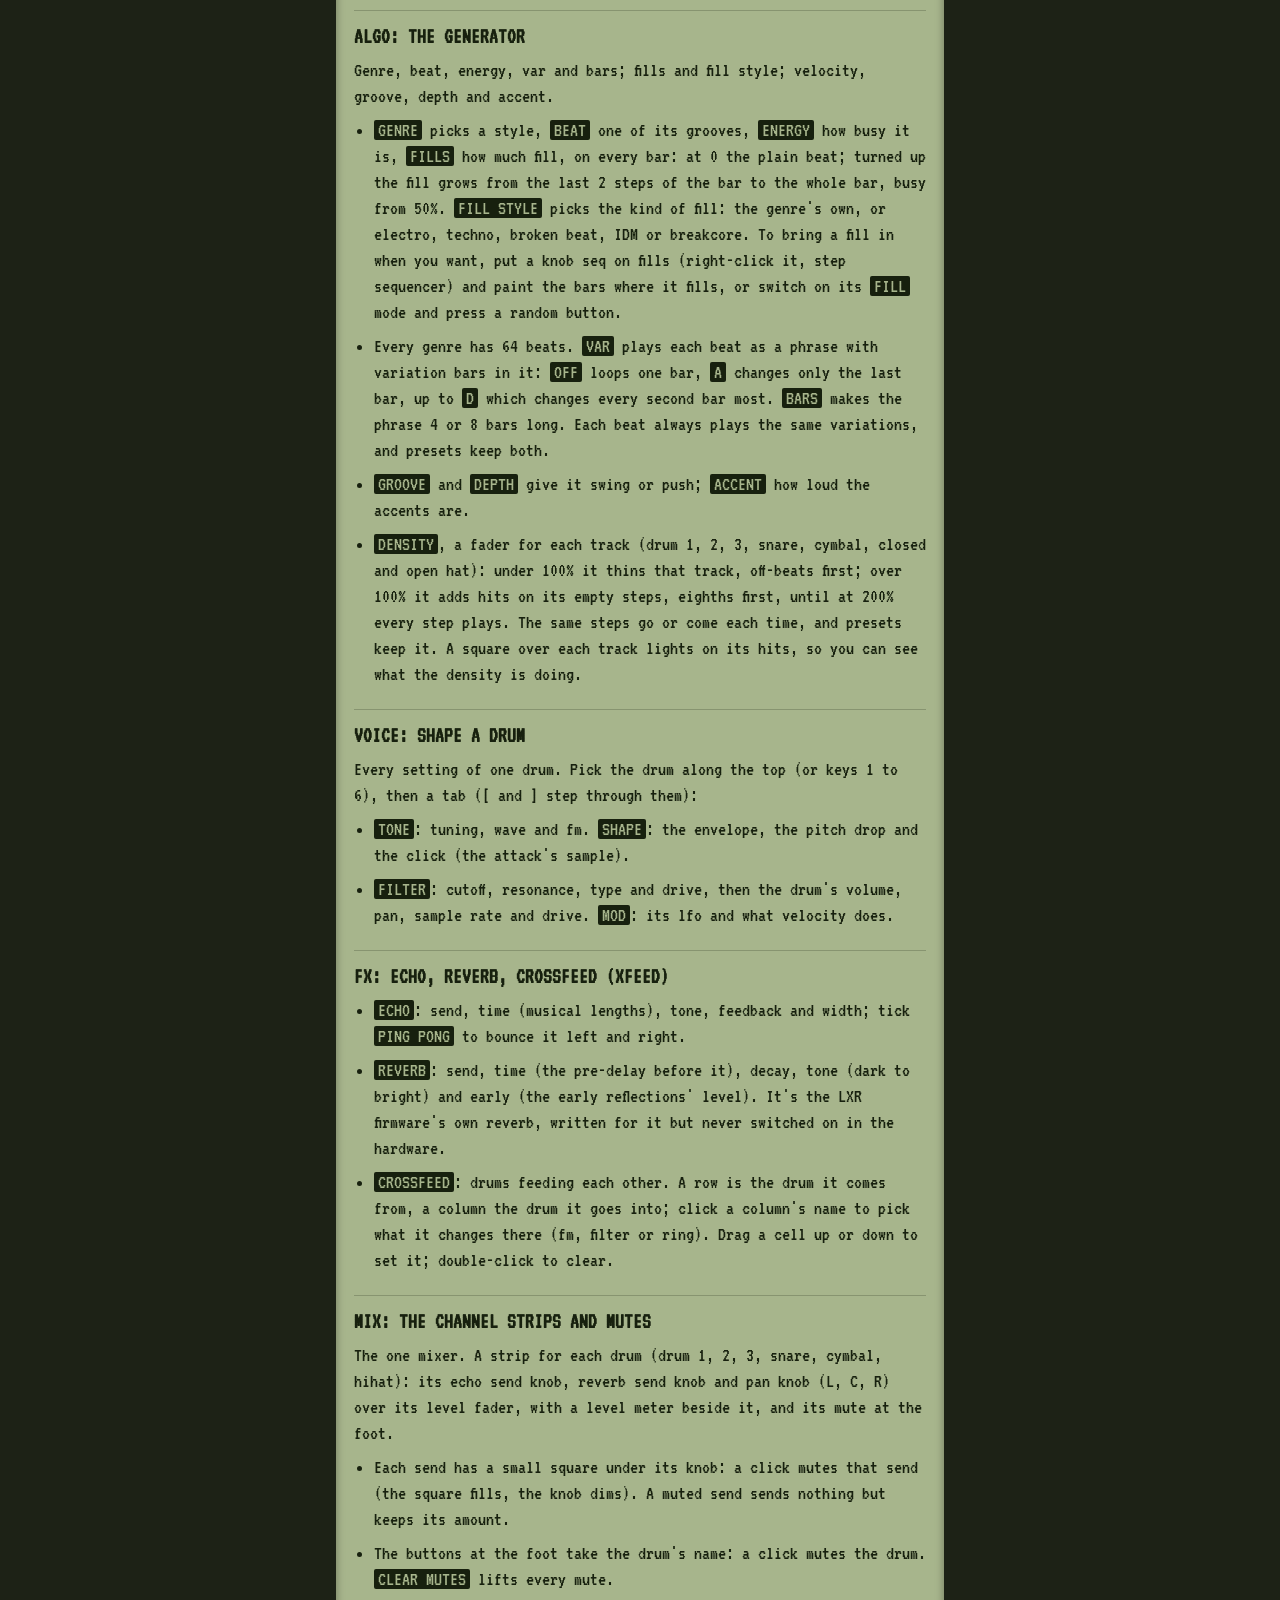
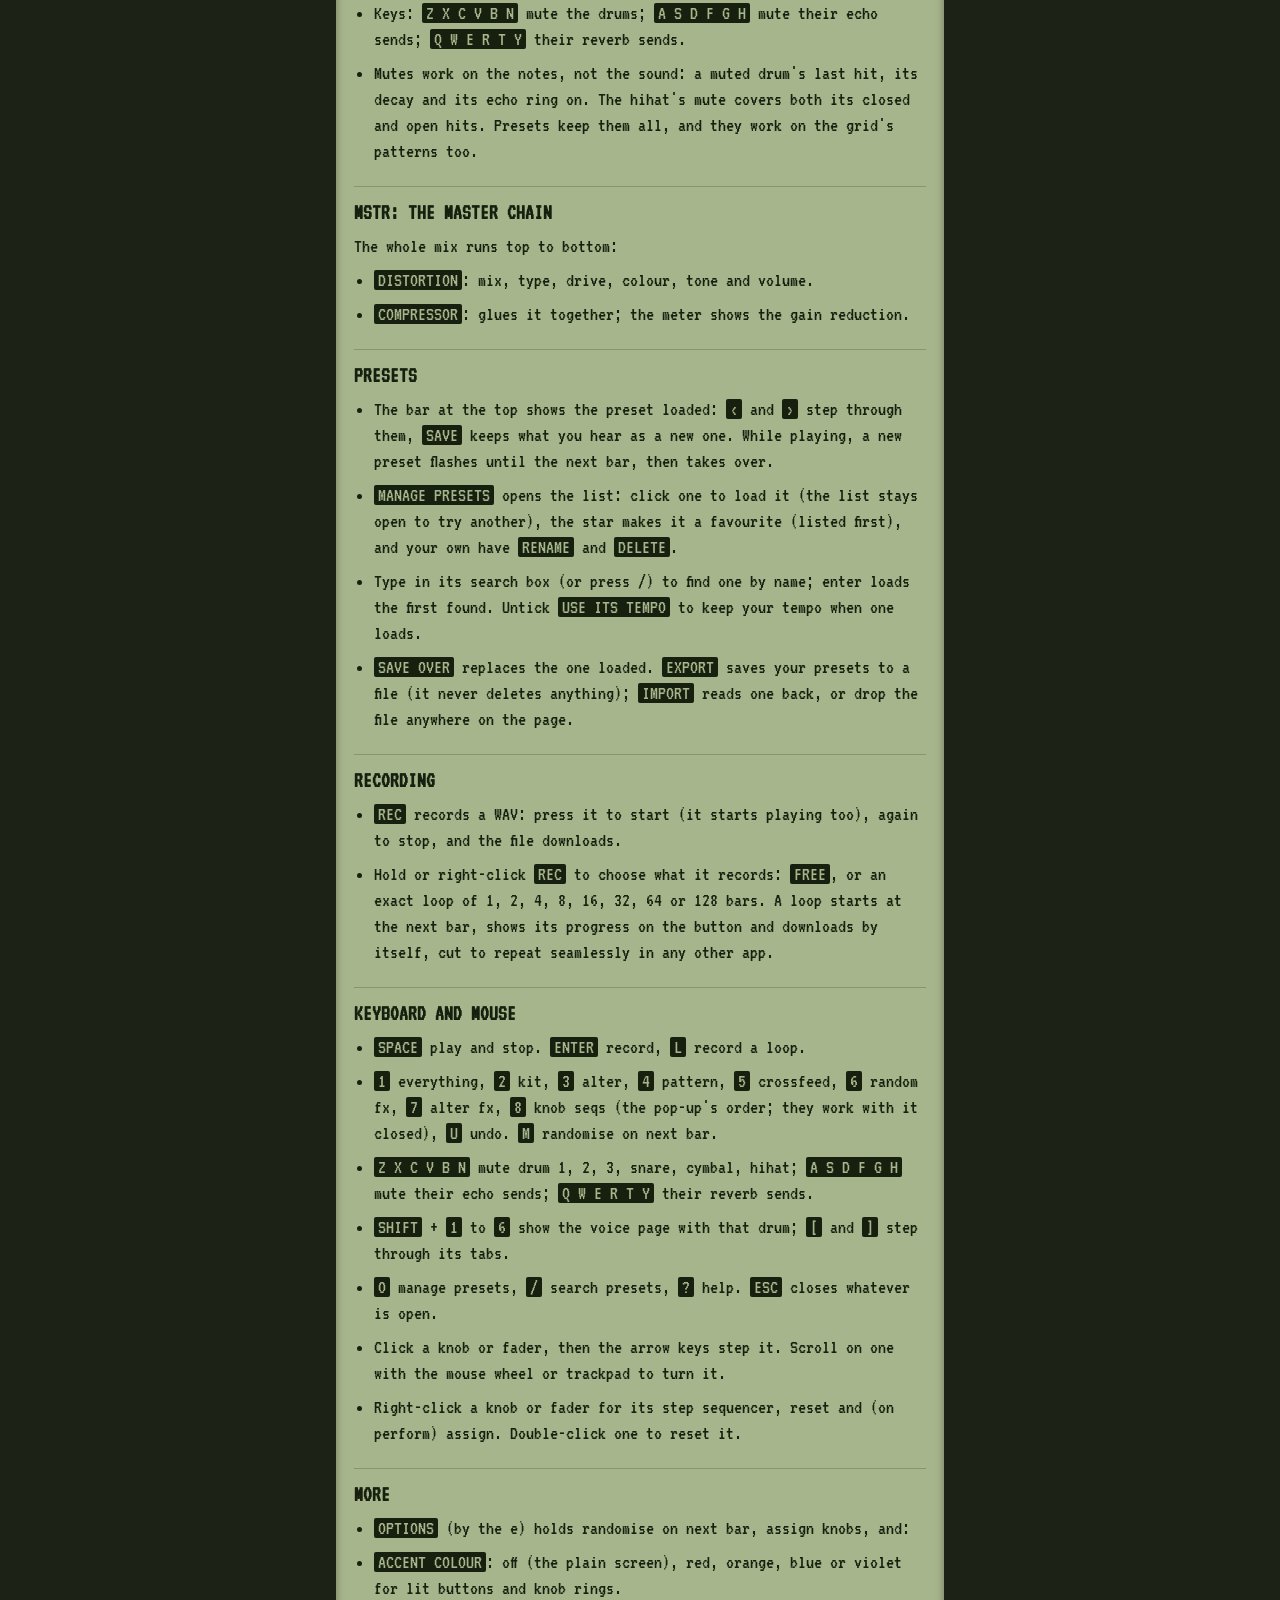
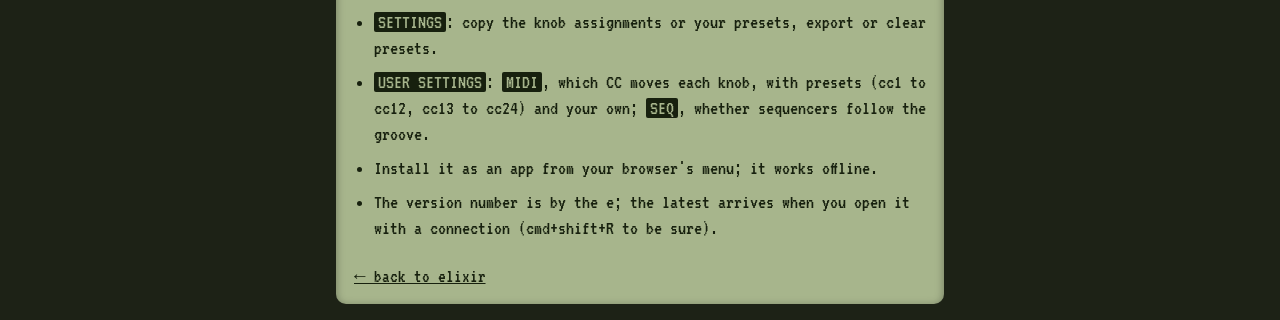
==== commit 666761a6: "Random fx and alter fx cover every effect: the echo's fine tune, the distortion (mix, type, drive, c" ====
--- a/help.html
+++ b/help.html
@@ -42,7 +42,7 @@
 <li><b>options</b> › <b>assign knobs</b>, then click a knob to choose what it does: any fader from any page, or any drum's setting. Or right-click a knob › <b>assign</b>.</li></ul>
 <p>The <b>randomise</b> button opens a pop-up with all the randomisers and undo (it stays open while you click; click elsewhere or esc to close):</p>
 <ul><li><b>everything</b>: a new beat (genre, groove, kit, effects, mix). <b>kit</b>: new sounds. <b>alter</b>: the sounds nudged about 10%. <b>pattern</b>: a new beat on the same sounds.</li>
-<li><b>crossfeed</b>: a new crossfeed patch (see fx). <b>random fx</b>: new effects and sends. <b>alter fx</b>: the effects nudged.</li>
+<li><b>crossfeed</b>: a new crossfeed patch (see fx). <b>random fx</b>: new sends and new settings for every effect: echo, reverb, distortion and compressor (the compressor's on/off stays). <b>alter fx</b>: all of those nudged.</li>
 <li><b>knob seqs</b>: a new step sequencer on every perform knob: 8 or 16 steps, each step a 16th up to 8 bars long (mostly the long ones), random steps, depth and slew. Undo puts the old ones back.</li>
 <li>Click to randomise. Drag up or down on one to set how far it goes, 10% to 100% (a dotted bar along its foot below 100%): at 30% it moves everything only 30% of the way to the new sound, and switches choices like the style 30% of the time.</li>
 <li>Hold one still for half a second for its settings, the ranges and chances it uses.</li>
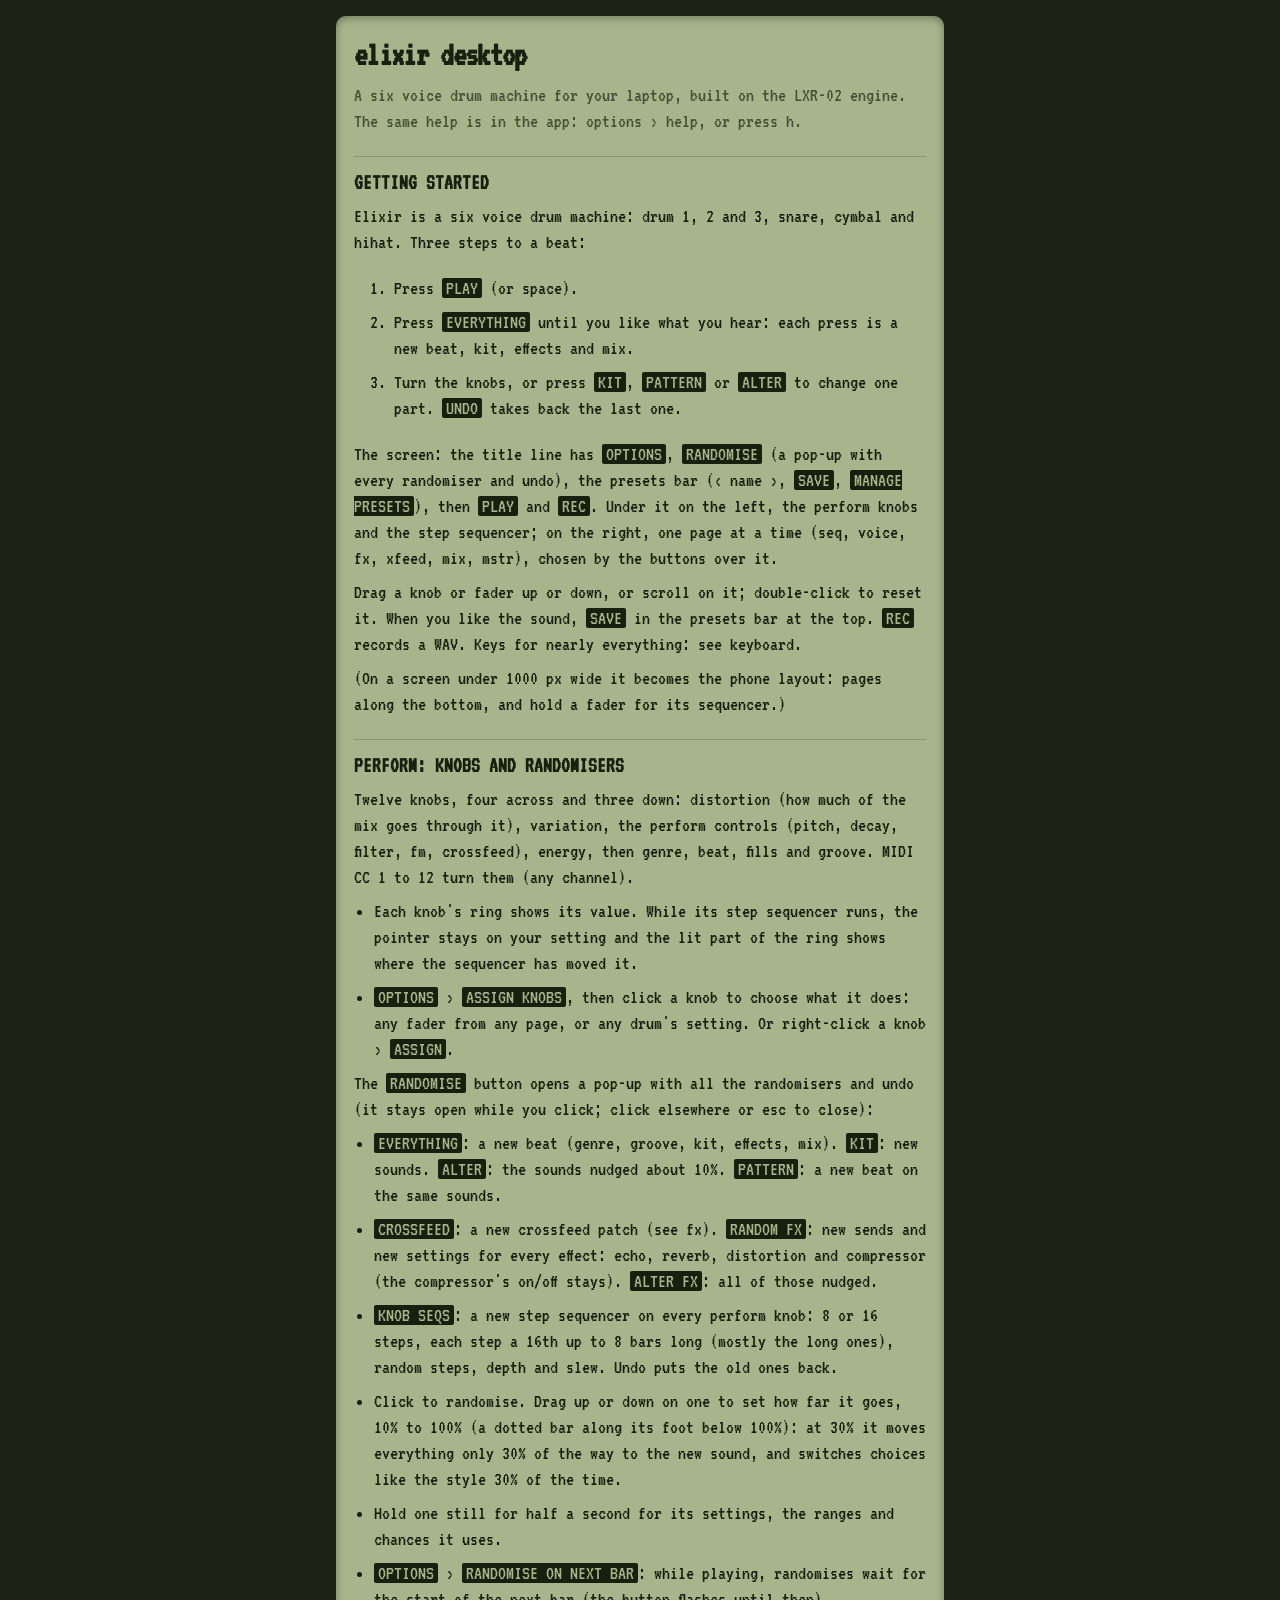
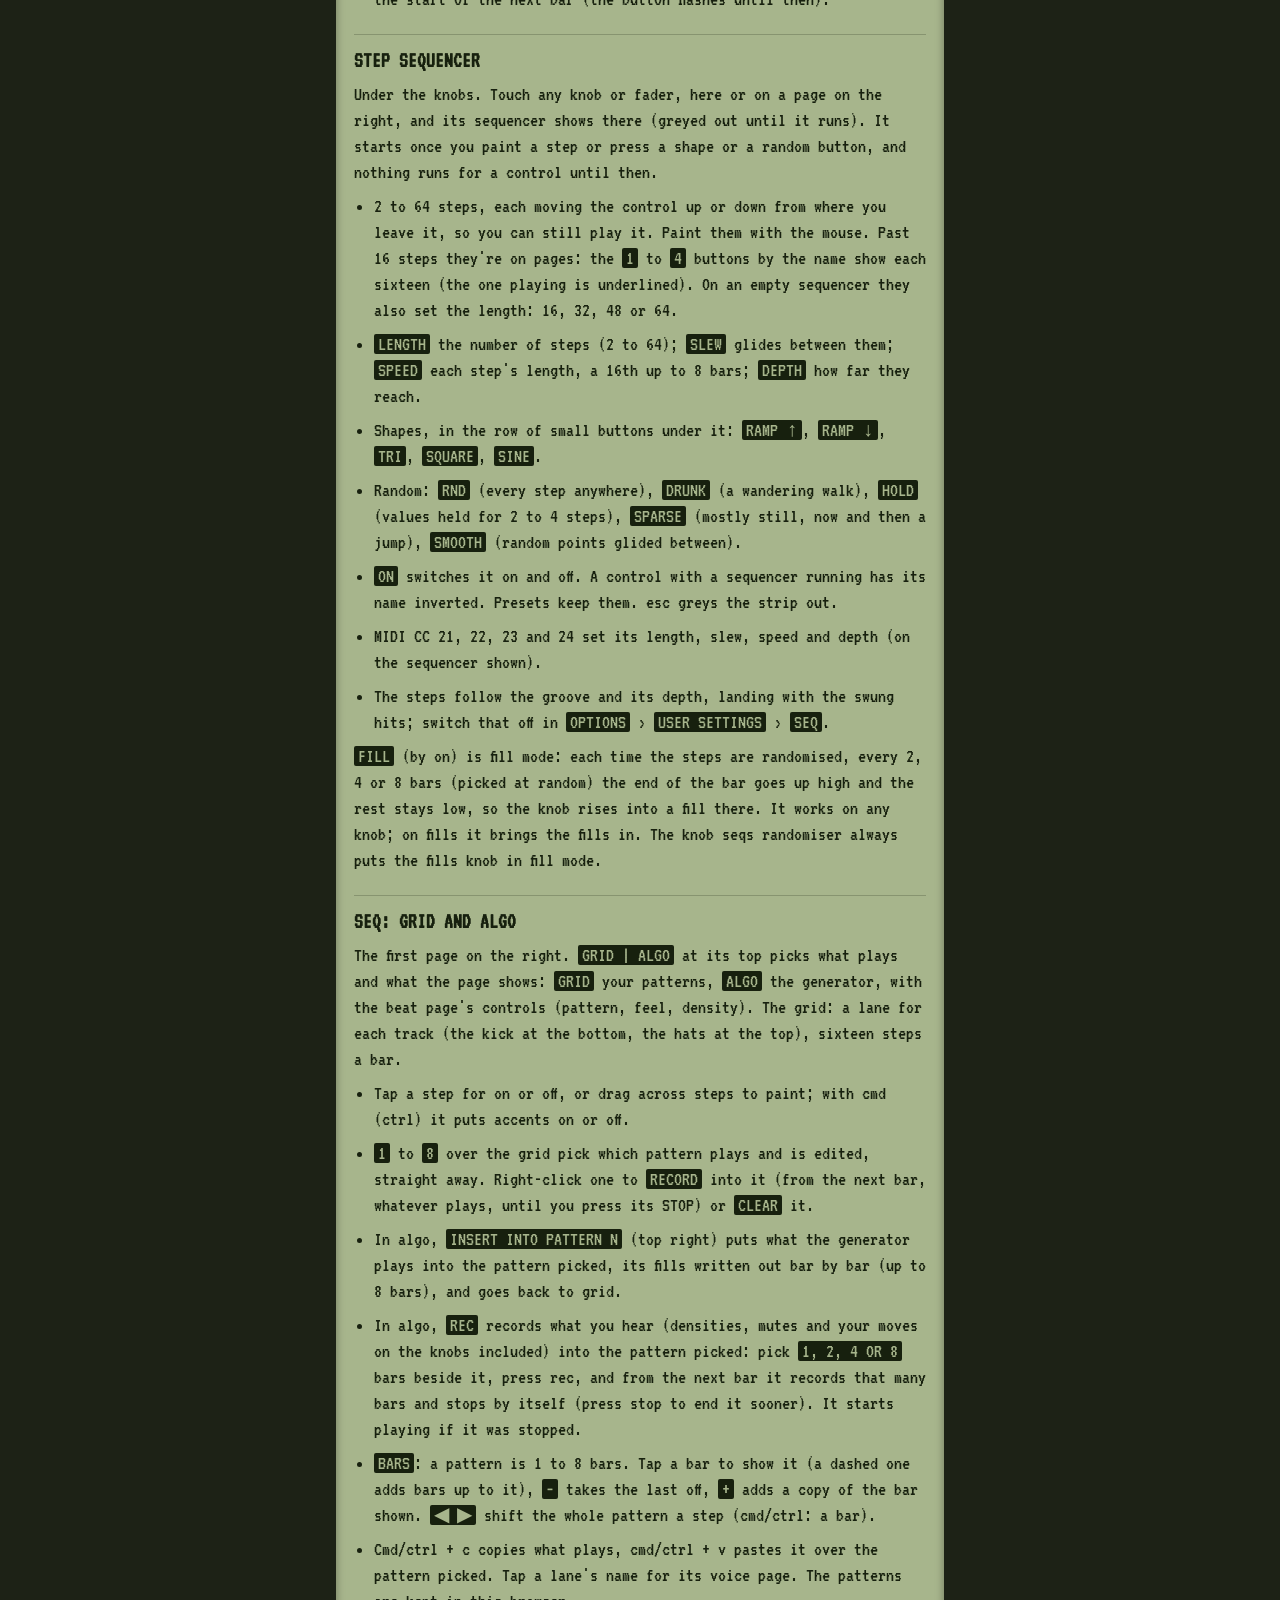
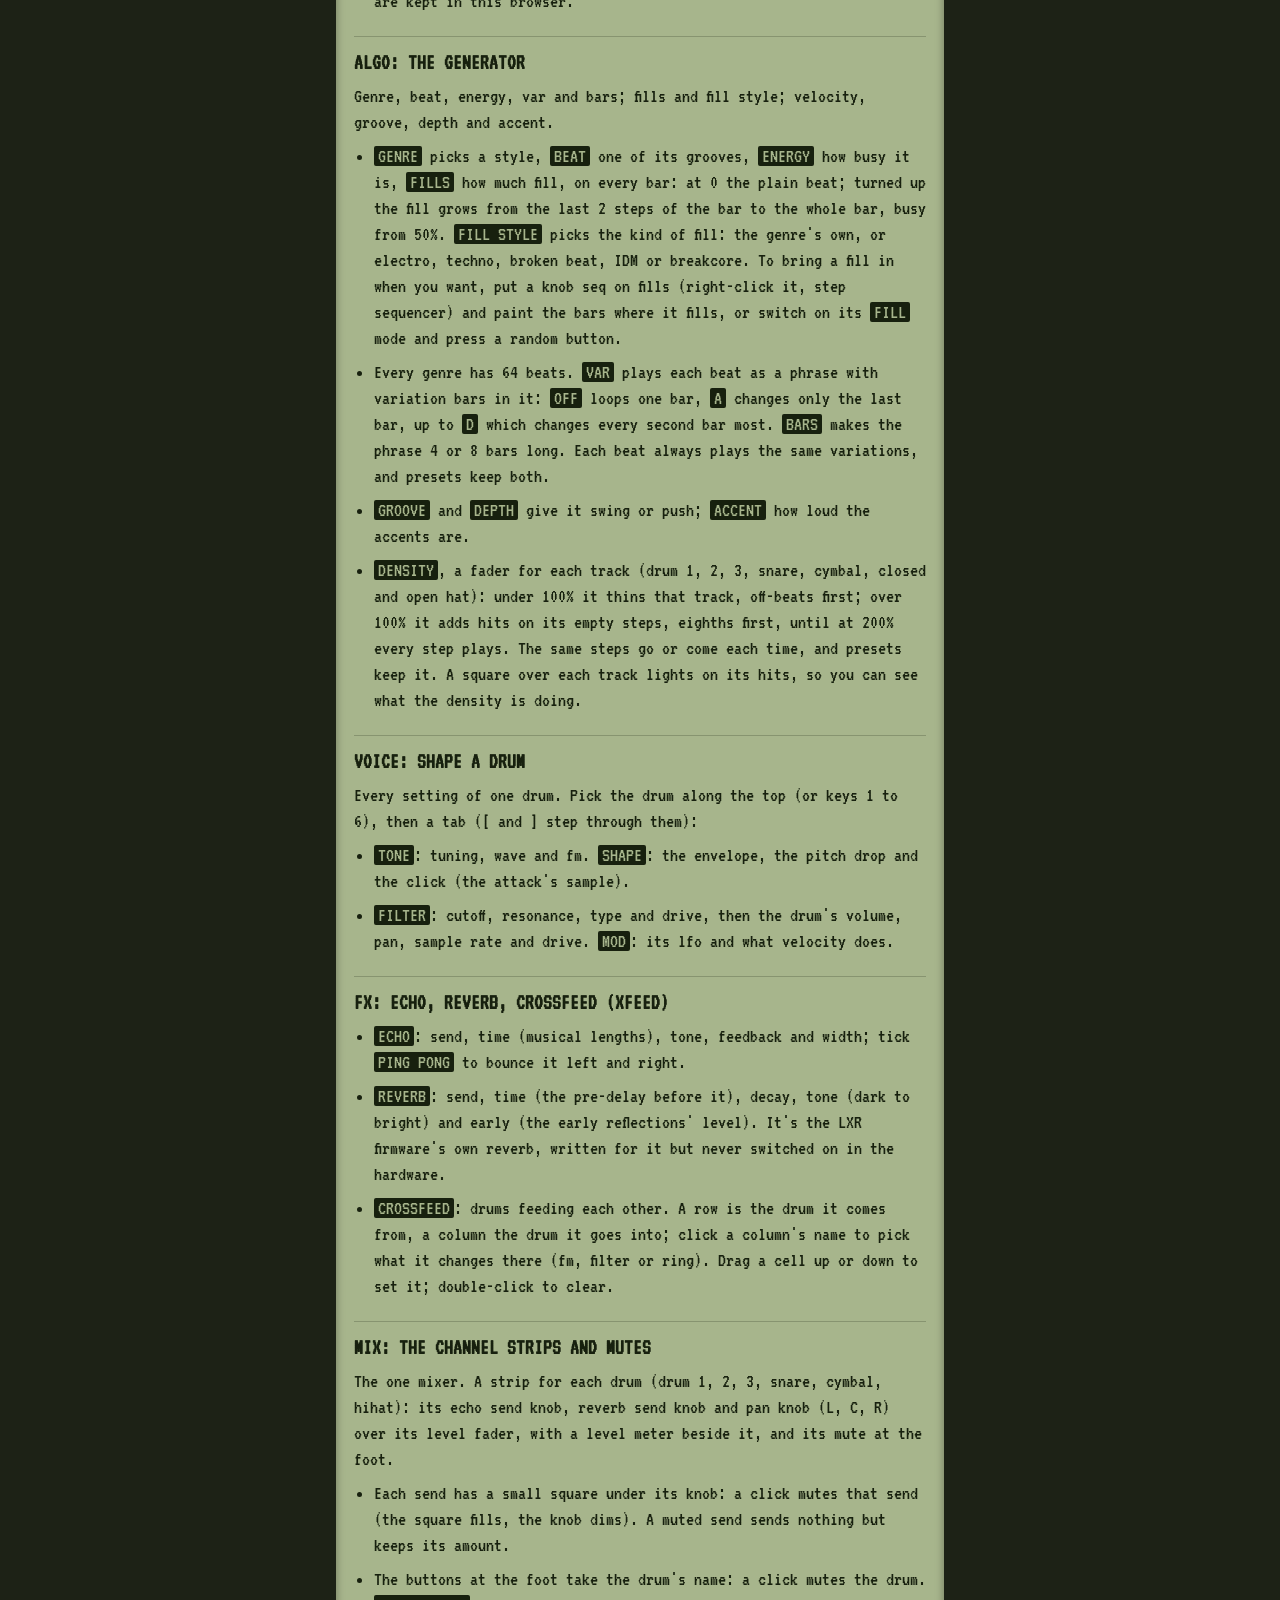
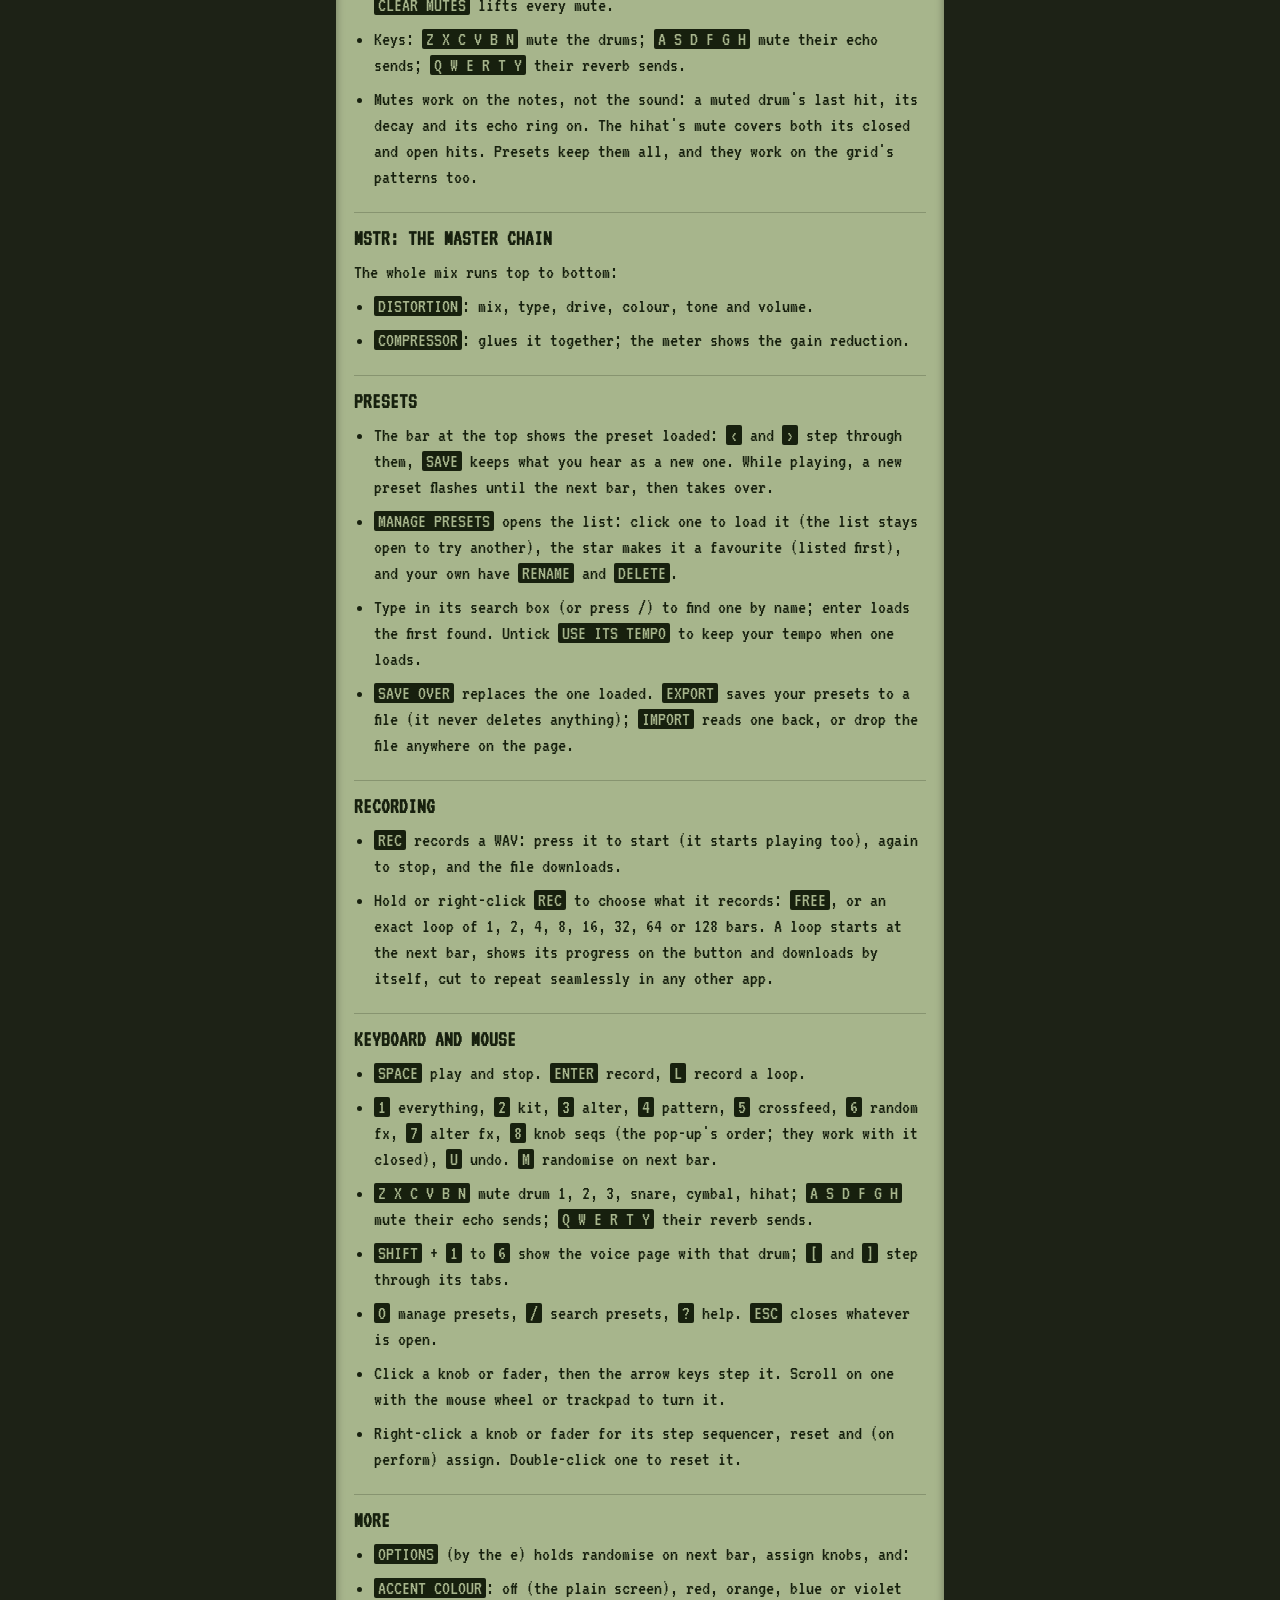
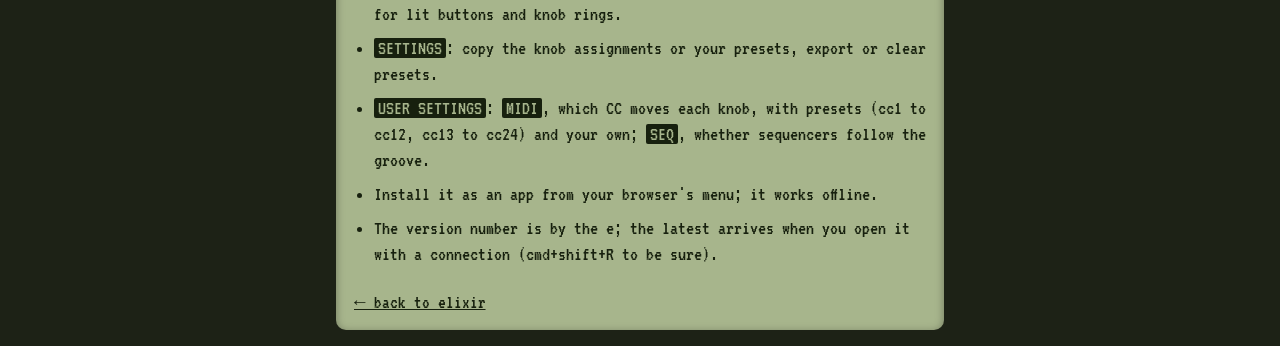
==== commit 12ca2b40: "Knob 1 is the distortion (its mix: how much of the whole mix goes through it), in place of fill styl" ====
--- a/help.html
+++ b/help.html
@@ -37,7 +37,7 @@
 <p>(On a screen under 1000 px wide it becomes the phone layout: pages along the bottom, and hold a fader for its sequencer.)</p>
 
   <h2>perform: knobs and randomisers</h2>
-  <p>Twelve knobs, four across and three down: fill style, variation, the perform controls (pitch, decay, filter, fm, crossfeed), energy, then genre, beat, fills and groove. MIDI CC 1 to 12 turn them (any channel).</p>
+  <p>Twelve knobs, four across and three down: distortion (how much of the mix goes through it), variation, the perform controls (pitch, decay, filter, fm, crossfeed), energy, then genre, beat, fills and groove. MIDI CC 1 to 12 turn them (any channel).</p>
 <ul><li>Each knob's ring shows its value. While its step sequencer runs, the pointer stays on your setting and the lit part of the ring shows where the sequencer has moved it.</li>
 <li><b>options</b> › <b>assign knobs</b>, then click a knob to choose what it does: any fader from any page, or any drum's setting. Or right-click a knob › <b>assign</b>.</li></ul>
 <p>The <b>randomise</b> button opens a pop-up with all the randomisers and undo (it stays open while you click; click elsewhere or esc to close):</p>
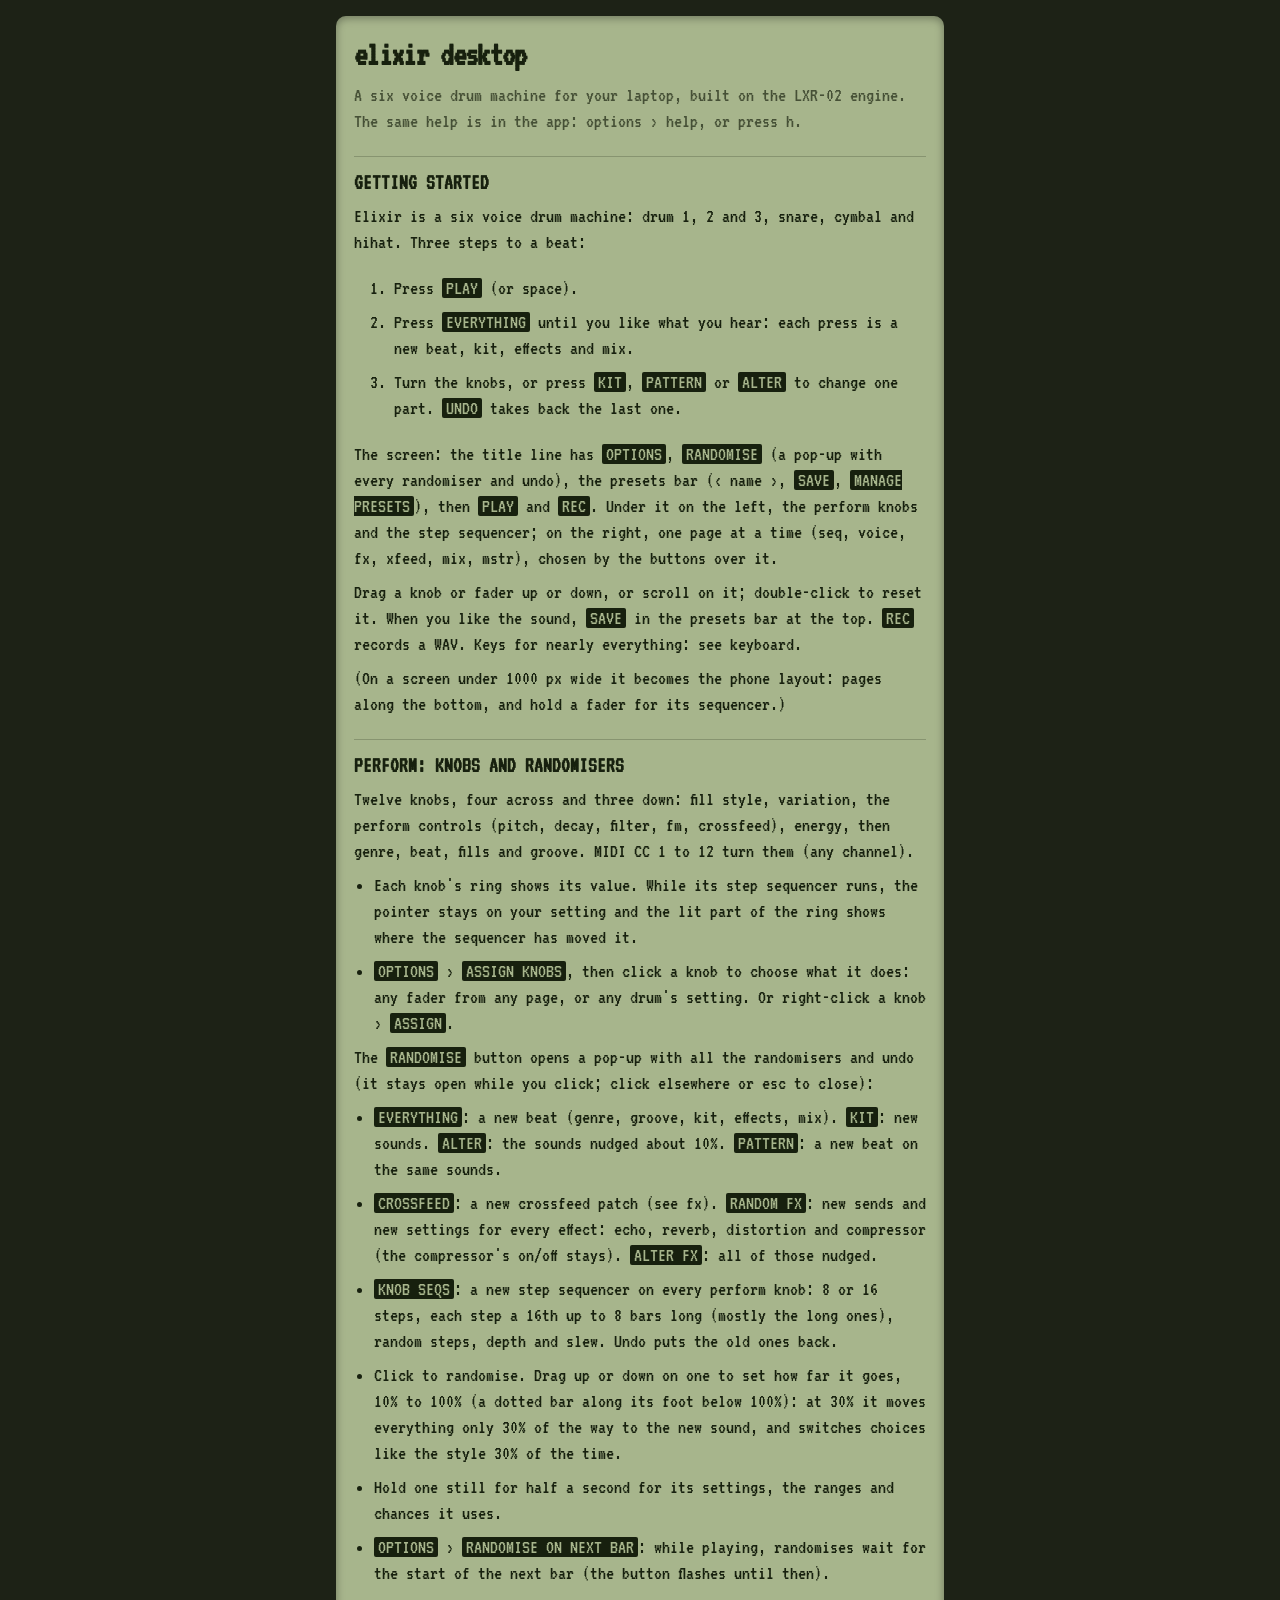
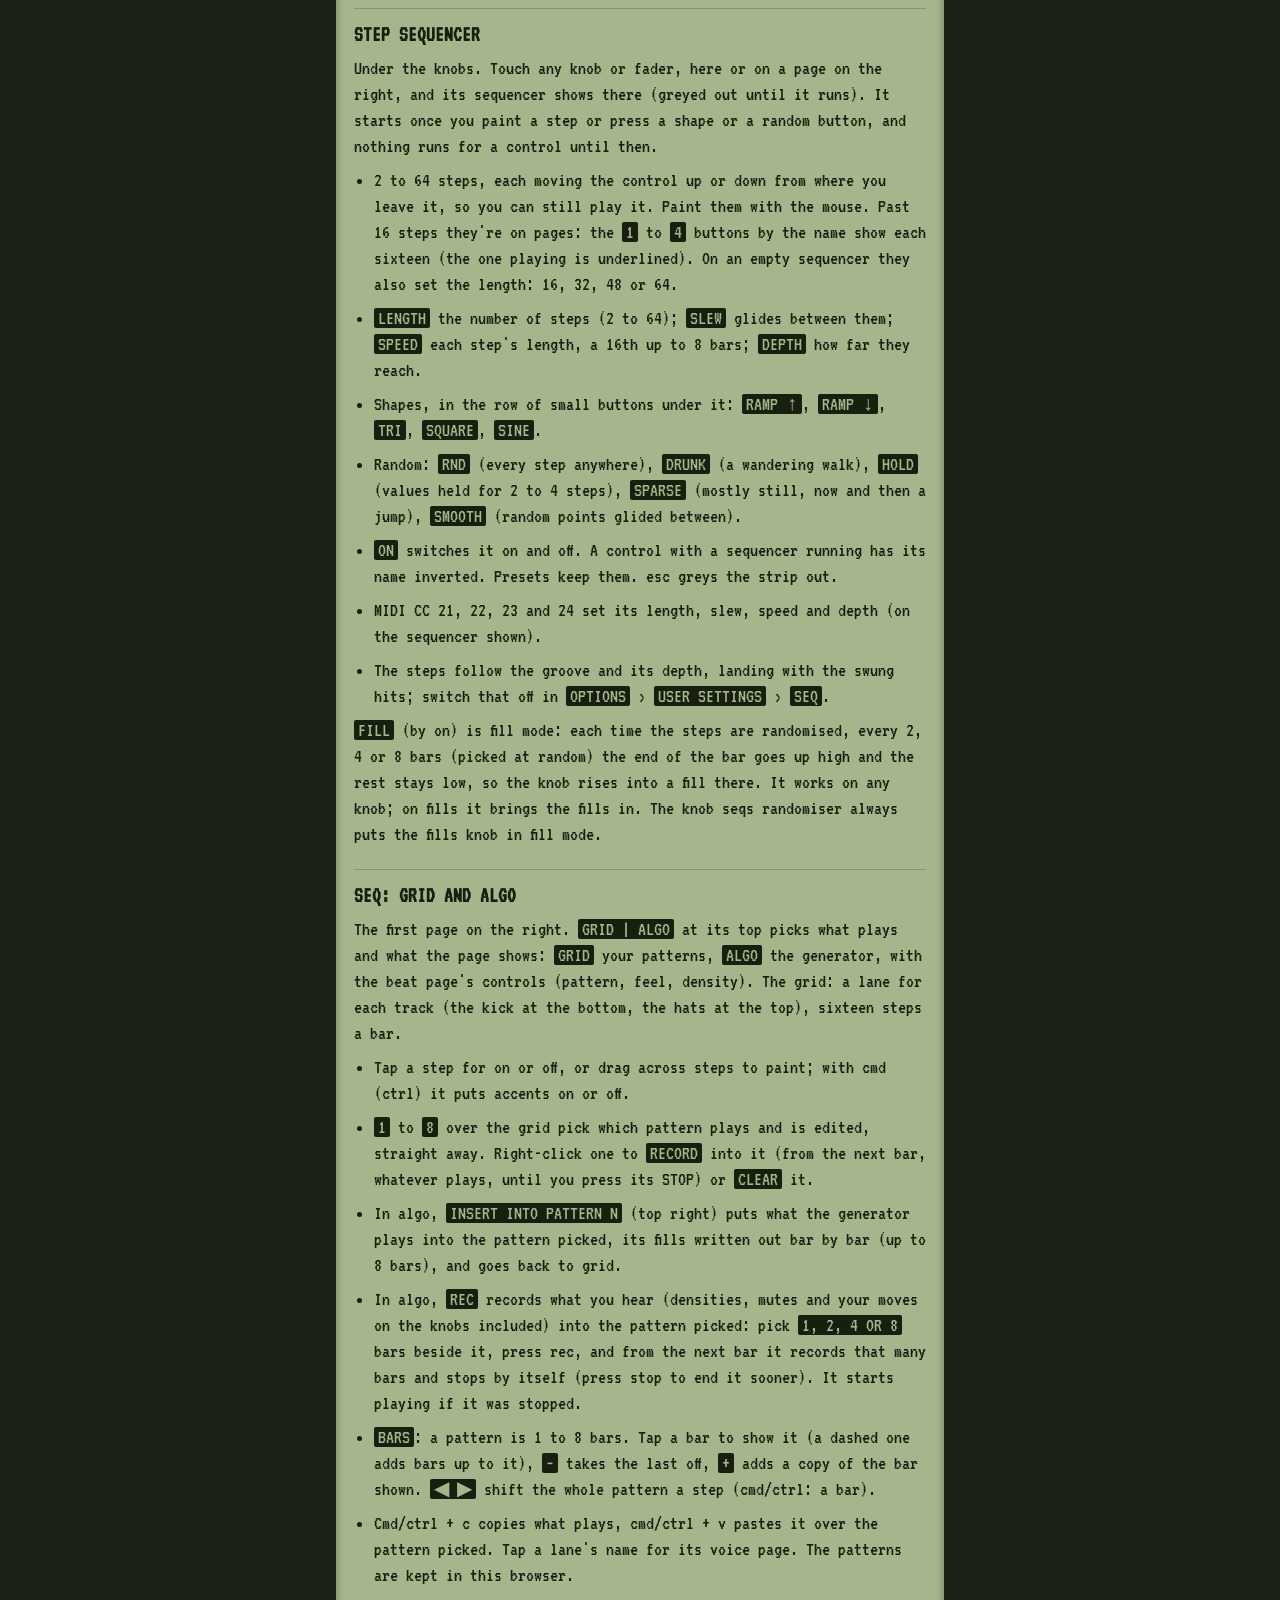
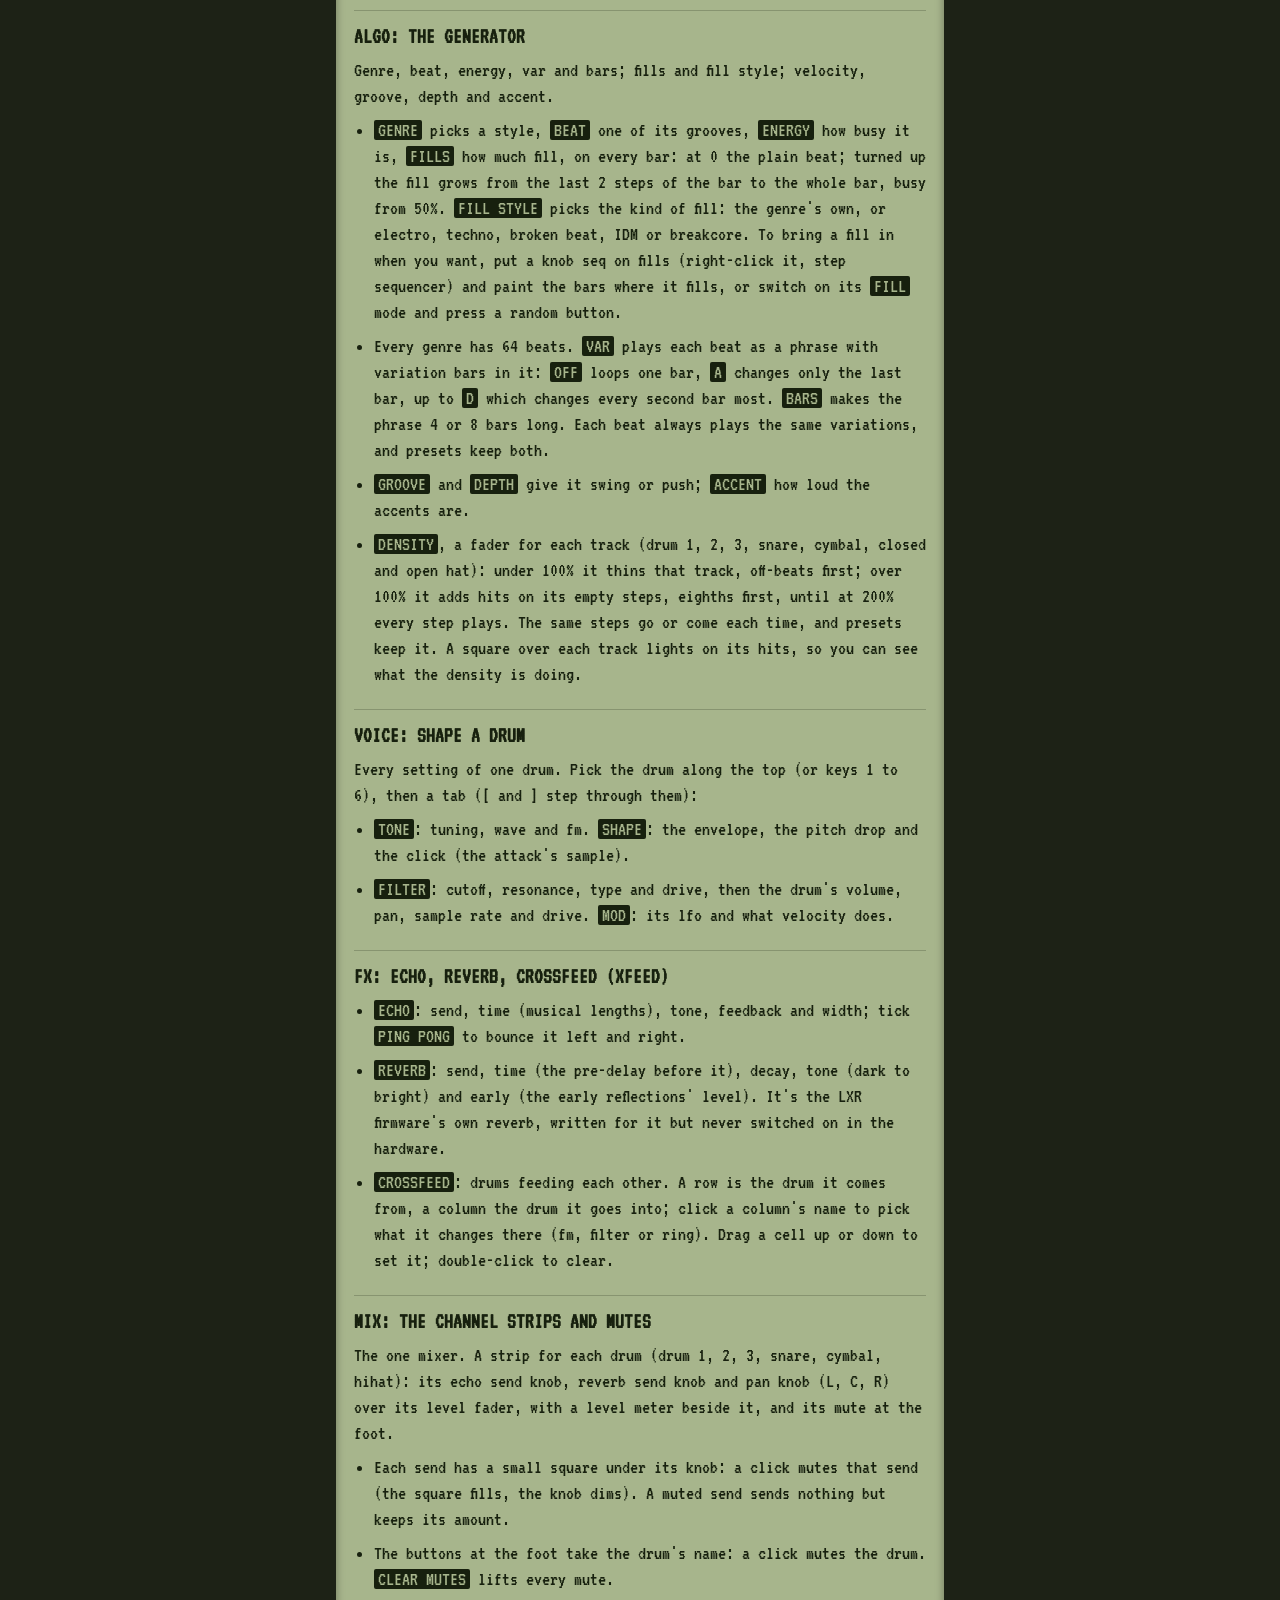
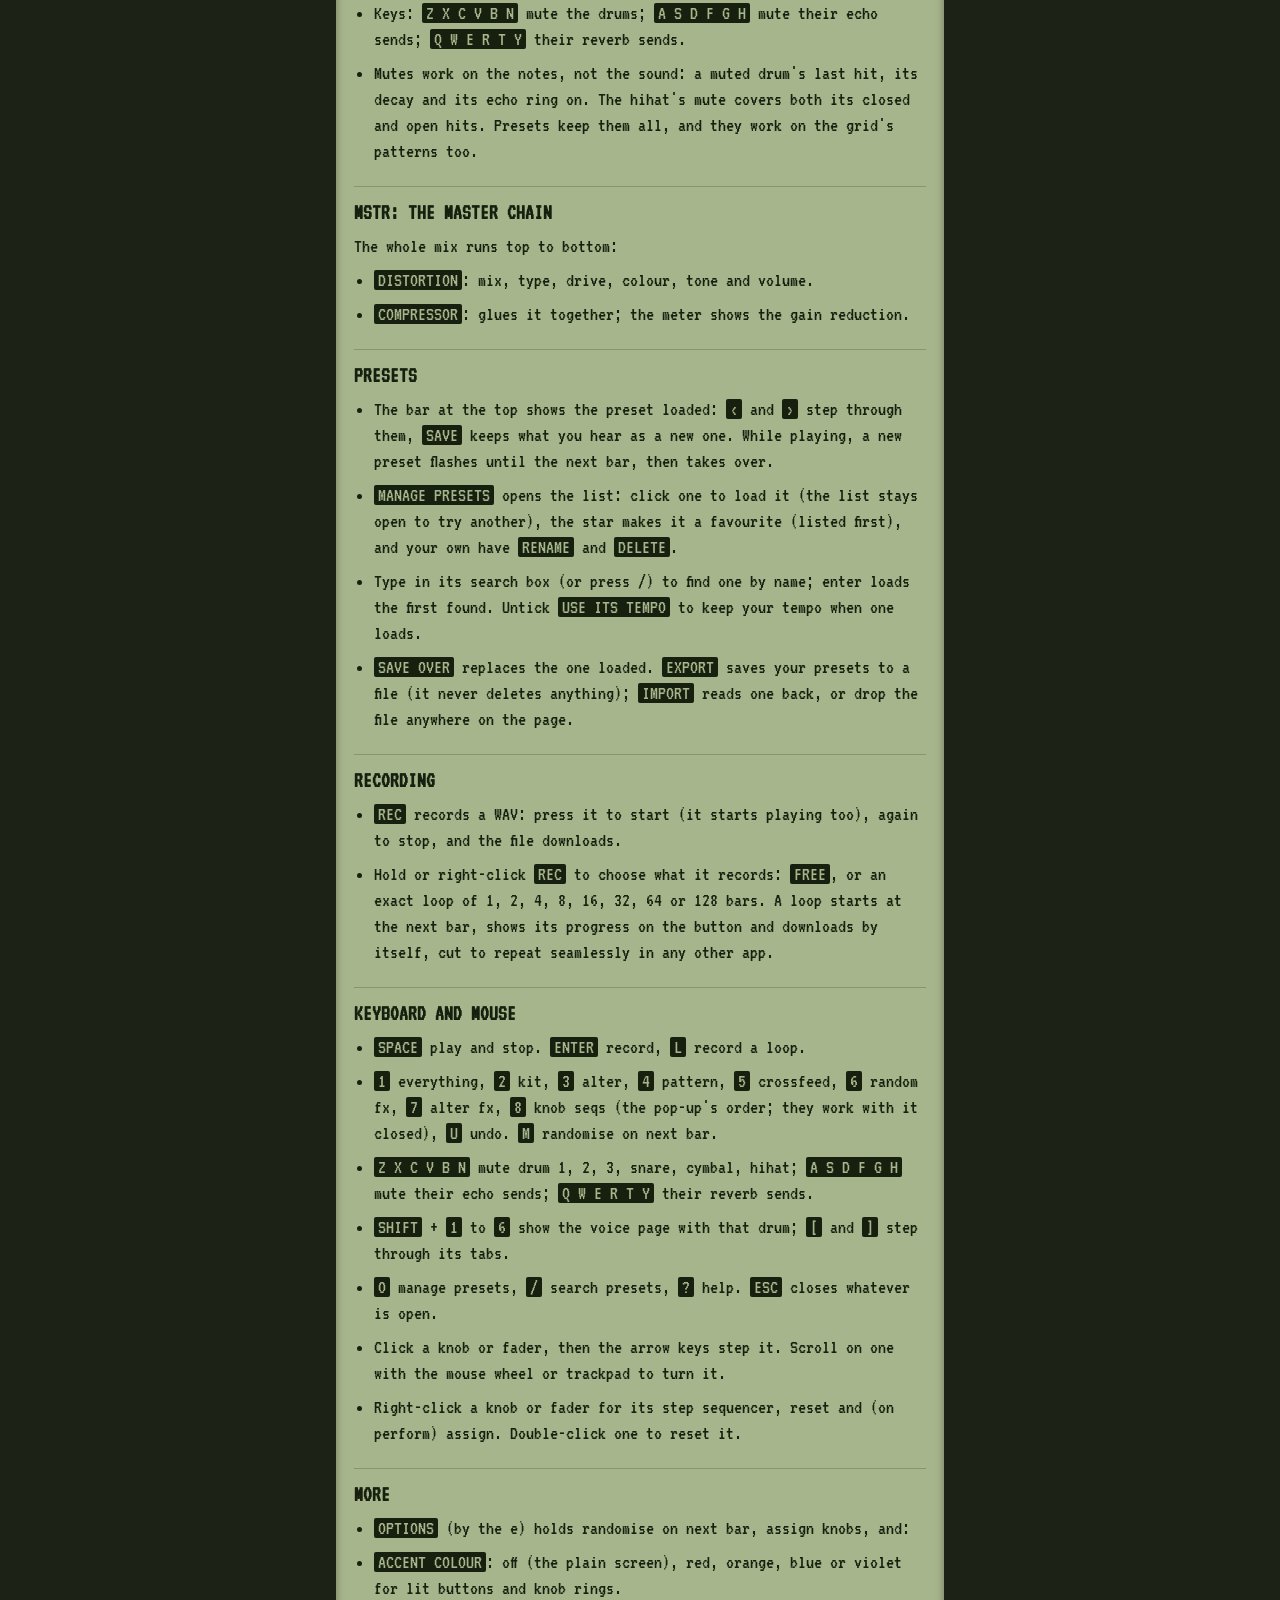
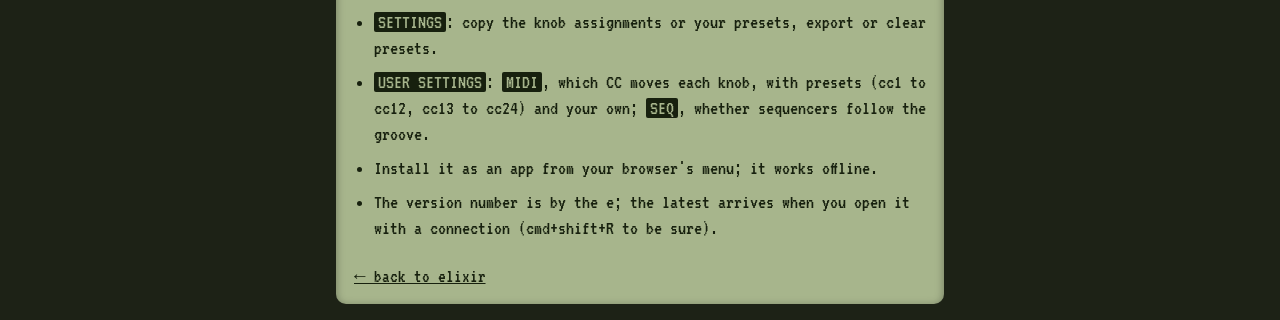
==== commit 2a418b9d: "Phone screen: a dist knob after the decay knobs (the distortion's mix, 0 off). Laptop knob 1 back to" ====
--- a/help.html
+++ b/help.html
@@ -37,7 +37,7 @@
 <p>(On a screen under 1000 px wide it becomes the phone layout: pages along the bottom, and hold a fader for its sequencer.)</p>
 
   <h2>perform: knobs and randomisers</h2>
-  <p>Twelve knobs, four across and three down: distortion (how much of the mix goes through it), variation, the perform controls (pitch, decay, filter, fm, crossfeed), energy, then genre, beat, fills and groove. MIDI CC 1 to 12 turn them (any channel).</p>
+  <p>Twelve knobs, four across and three down: fill style, variation, the perform controls (pitch, decay, filter, fm, crossfeed), energy, then genre, beat, fills and groove. MIDI CC 1 to 12 turn them (any channel).</p>
 <ul><li>Each knob's ring shows its value. While its step sequencer runs, the pointer stays on your setting and the lit part of the ring shows where the sequencer has moved it.</li>
 <li><b>options</b> › <b>assign knobs</b>, then click a knob to choose what it does: any fader from any page, or any drum's setting. Or right-click a knob › <b>assign</b>.</li></ul>
 <p>The <b>randomise</b> button opens a pop-up with all the randomisers and undo (it stays open while you click; click elsewhere or esc to close):</p>
